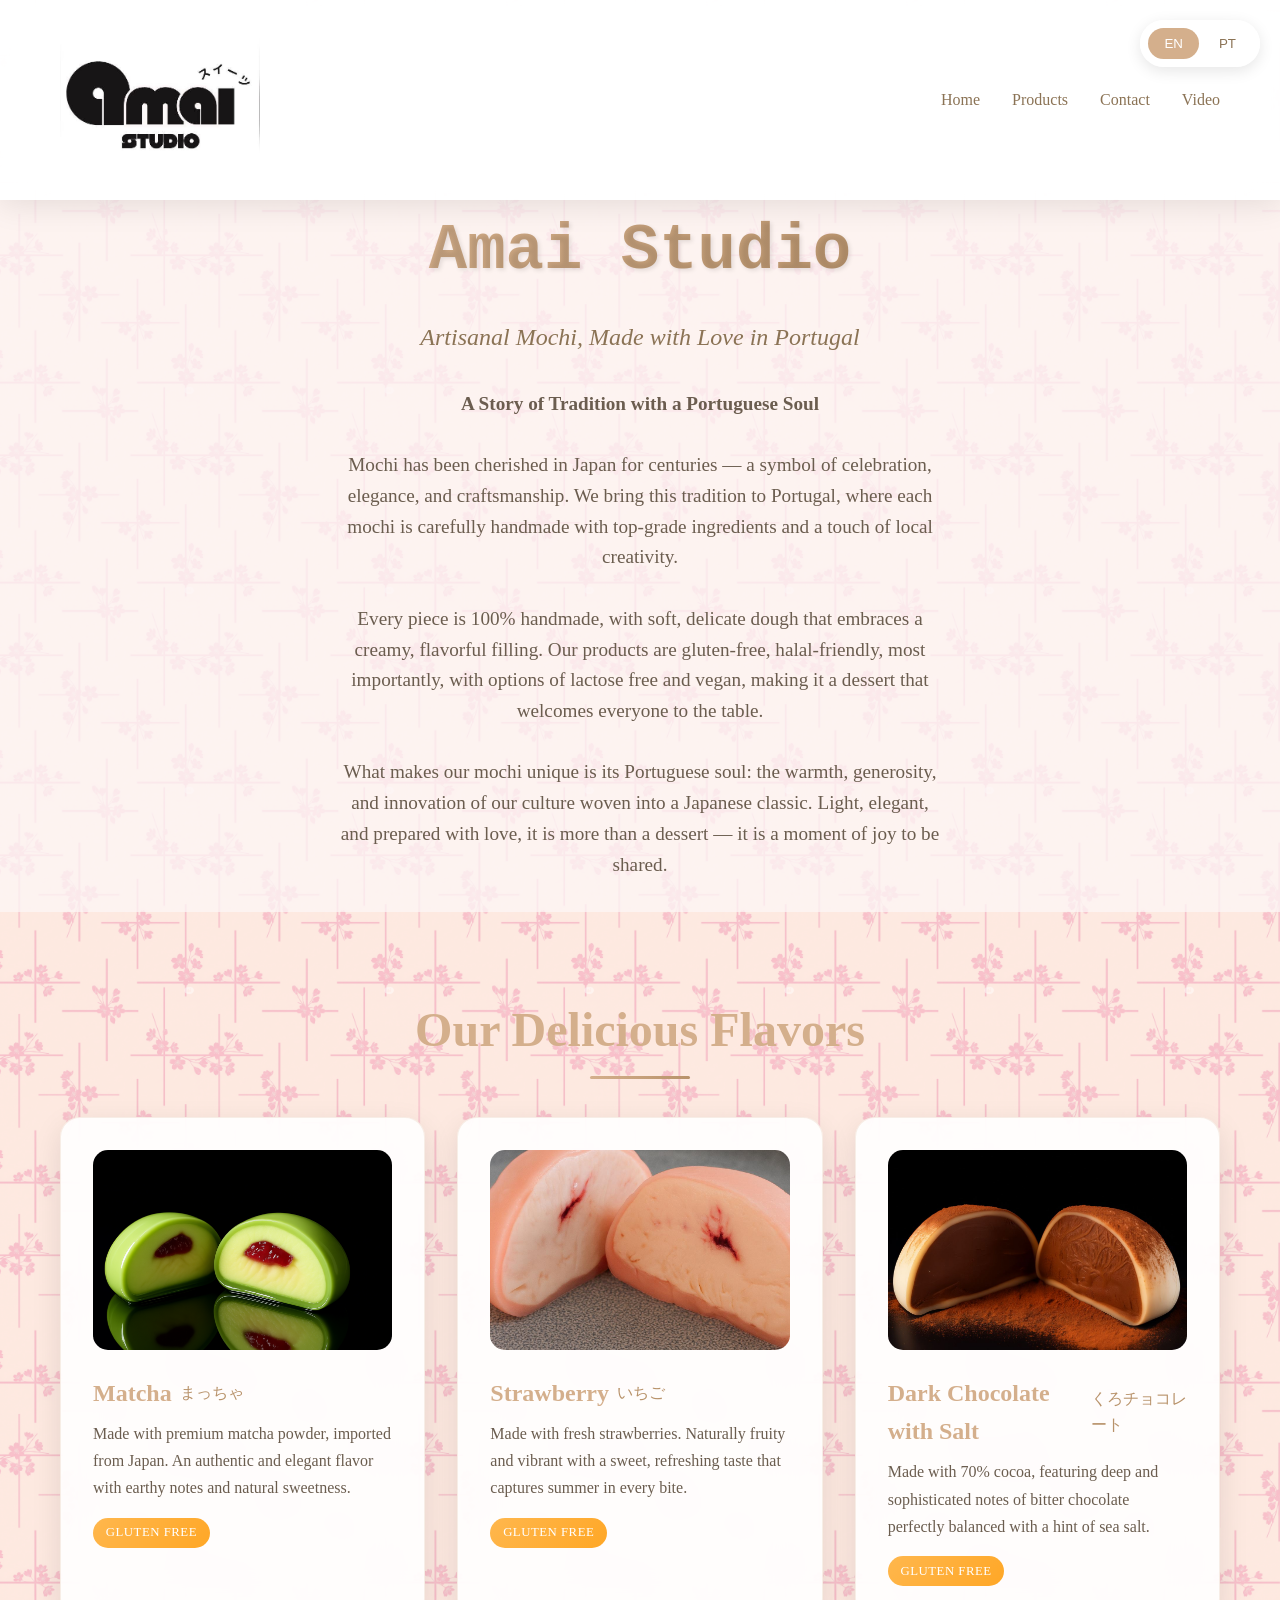
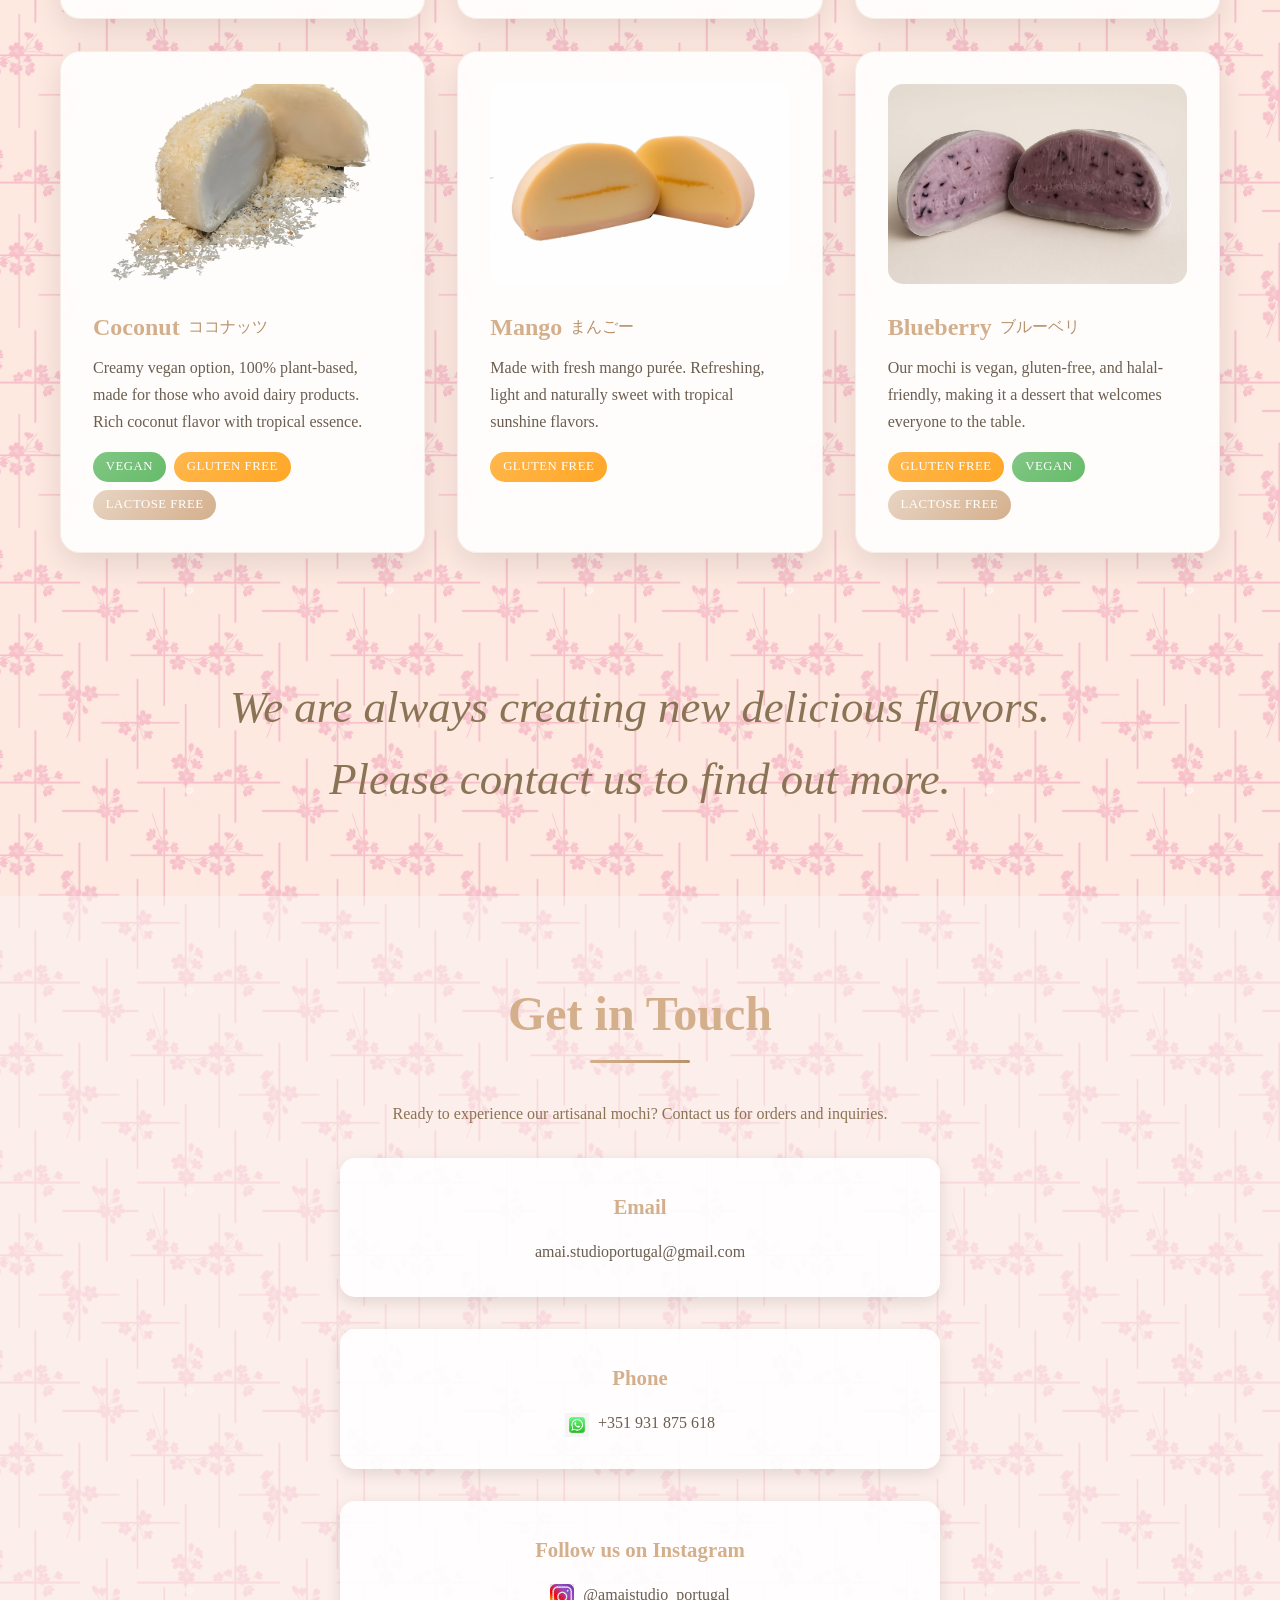
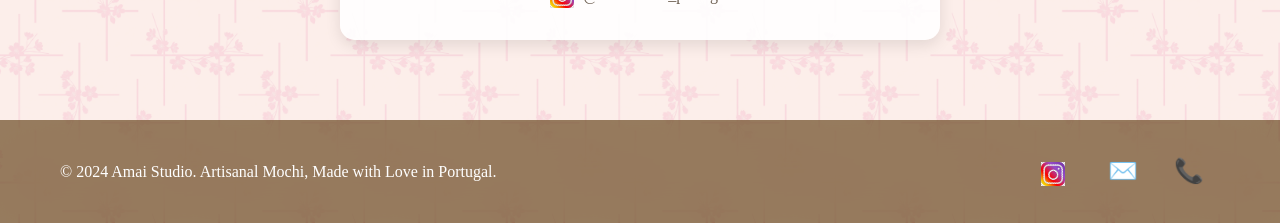
==== index.html @ 3bc49b65 "Update index.html" ====
<!DOCTYPE html>
<html lang="en">

<head>
    <meta charset="UTF-8">
    <meta name="viewport" content="width=device-width, initial-scale=1.0">
    <title>Amai Studio - Artisanal Mochi, Made with Love in Portugal</title>
    <style>
        .hamburger {
            display: none;
            flex-direction: column;
            cursor: pointer;
            z-index: 1001;
        }

        .hamburger span {
            height: 3px;
            width: 25px;
            background: #8B7355;
            margin: 4px 0;
            transition: 0.4s;
        }

        @media (max-width: 768px) {
            .hamburger {
                display: flex;
            }

            .nav-links {
                display: none;
                flex-direction: column;
                background: rgba(255, 255, 255, 0.95);
                position: absolute;
                top: 100%;
                right: 0;
                width: 200px;
                box-shadow: 0 4px 10px rgba(0, 0, 0, 0.1);
                padding: 1rem;
            }

            .nav-links.show {
                display: flex;
            }

            .nav-links a {
                padding: 0.5rem 0;
            }
        }
        * {
            margin: 0;
            padding: 0;
            box-sizing: border-box;
        }

        body {
            font-family: 'Georgia', serif;
            line-height: 1.6;
            color: #8B7355;
            background: #FAF4F4;
            background-image: url('./Background.png');
            background-size: 200px 200px;
            background-repeat: repeat;
            overflow-x: hidden;
        }

        .container {
            max-width: 1200px;
            margin: 0 auto;
            padding: 0 20px;
        }

        /* Language Toggle */
        .language-toggle {
            position: fixed;
            top: 20px;
            right: 20px;
            z-index: 1000;
            background: rgba(255, 255, 255, 0.9);
            border-radius: 25px;
            padding: 8px;
            box-shadow: 0 4px 15px rgba(0, 0, 0, 0.1);
            backdrop-filter: blur(10px);
        }

        .language-toggle button {
            background: none;
            border: none;
            padding: 8px 16px;
            border-radius: 20px;
            cursor: pointer;
            transition: all 0.3s ease;
            font-weight: 500;
            color: #8B7355;
        }

        .language-toggle button.active {
            background: #D4AF8C;
            color: white;
        }

        .language-toggle button:hover {
            background: #E8D5C4;
        }

        /* Header */
        header {
            background: rgba(255, 255, 255, 0.95);
            backdrop-filter: blur(20px);
            position: fixed;
            width: 100%;
            top: 0;
            z-index: 999;
            box-shadow: 0 4px 30px rgba(0, 0, 0, 0.1);
            transition: all 0.3s ease;
            min-height: 40px;
            transition: transform 0.3s ease;
        }

        nav {
            padding: 0.5rem 0;
            display: flex;
            justify-content: space-between;
            align-items: center;
            min-height: 60px;
        }

        .logo {
            display: flex;
            align-items: center;
            gap: 1rem;
            font-size: 2rem;
            font-weight: bold;
            color: #D4AF8C;
            text-shadow: 2px 2px 4px rgba(0, 0, 0, 0.1);
            font-family: 'Courier New', monospace;
        }

        .logo img {
            height: 200px;
            width: auto;
            border-radius: 3px;
        }

        @media (max-width: 768px) {
            header {
                min-height: 40px;
            }

            nav {
                padding: 1rem 0;
                min-height: 40px;
            }

            .logo {
                font-size: 1.5rem;
            }

            .logo img {
                height: 100px;
            }
        }

        .nav-links {
            display: flex;
            list-style: none;
            gap: 2rem;
        }

        .nav-links a {
            text-decoration: none;
            color: #8B7355;
            font-weight: 500;
            transition: all 0.3s ease;
            position: relative;
        }

        .nav-links a:hover {
            color: #D4AF8C;
            transform: translateY(-2px);
        }

        .nav-links a::after {
            content: '';
            position: absolute;
            width: 0;
            height: 2px;
            bottom: -5px;
            left: 50%;
            background: #D4AF8C;
            transition: all 0.3s ease;
            transform: translateX(-50%);
        }

        .nav-links a:hover::after {
            width: 100%;
        }

        /* Hero Section */
        .hero {
            min-height: 100vh;
            display: flex;
            align-items: center;
            background: rgba(253, 248, 248, 0.9);
            position: relative;
            overflow: hidden;
            padding-top: 200px;
        }

        .hero::before {
            content: '';
            position: absolute;
            width: 200%;
            height: 200%;
            background: url('data:image/svg+xml,<svg xmlns="http://www.w3.org/2000/svg" viewBox="0 0 100 100"><defs><pattern id="grain" patternUnits="userSpaceOnUse" width="100" height="100"><circle cx="25" cy="25" r="1" fill="%23D4AF8C" opacity="0.1"/><circle cx="75" cy="75" r="1.5" fill="%23D4AF8C" opacity="0.1"/><circle cx="50" cy="10" r="1" fill="%23D4AF8C" opacity="0.1"/></pattern></defs><rect width="100%" height="100%" fill="url(%23grain)"/></svg>') repeat;
            animation: float 20s ease-in-out infinite;
            opacity: 0.3;
        }

        @keyframes float {

            0%,
            100% {
                transform: translate(0, 0) rotate(0deg);
            }

            33% {
                transform: translate(30px, -30px) rotate(120deg);
            }

            66% {
                transform: translate(-20px, 20px) rotate(240deg);
            }
        }

        .hero-content {
            text-align: center;
            z-index: 2;
            position: relative;
        }

        .hero h1 {
            font-size: 4rem;
            margin-bottom: 1rem;
            background: linear-gradient(135deg, #D4AF8C, #B8926A);
            -webkit-background-clip: text;
            -webkit-text-fill-color: transparent;
            background-clip: text;
            text-shadow: 2px 2px 4px rgba(0, 0, 0, 0.1);
            animation: fadeInUp 1s ease;
            font-family: 'Courier New', monospace;
        }

        .slogan {
            font-size: 1.5rem;
            margin-bottom: 2rem;
            color: #8B7355;
            font-style: italic;
            animation: fadeInUp 1s ease 0.3s both;
        }

        .hero-description {
            font-size: 1.2rem;
            max-width: 600px;
            margin: 0 auto 2rem;
            color: #6B5D4F;
            animation: fadeInUp 1s ease 0.6s both;
        }

        @keyframes fadeInUp {
            from {
                opacity: 0;
                transform: translateY(30px);
            }

            to {
                opacity: 1;
                transform: translateY(0);
            }
        }

        /* Products Section */
        .products {
            padding: 5rem 0;
            background: rgba(255, 255, 255, 0.6);
        }

        .section-title {
            text-align: center;
            font-size: 3rem;
            margin-bottom: 3rem;
            color: #D4AF8C;
            position: relative;
        }

        .section-title::after {
            content: '';
            position: absolute;
            bottom: -10px;
            left: 50%;
            transform: translateX(-50%);
            width: 100px;
            height: 3px;
            background: linear-gradient(90deg, #D4AF8C, #B8926A);
            border-radius: 2px;
        }

        .products-grid {
            display: grid;
            grid-template-columns: repeat(auto-fit, minmax(350px, 1fr));
            gap: 2rem;
            margin-top: 2rem;
        }

        .product-card {
            background: rgba(255, 255, 255, 0.9);
            border-radius: 20px;
            padding: 2rem;
            box-shadow: 0 10px 30px rgba(0, 0, 0, 0.1);
            transition: all 0.3s ease;
            backdrop-filter: blur(20px);
            border: 1px solid rgba(212, 175, 140, 0.2);
            position: relative;
            overflow: hidden;
        }

        .product-image {
            width: 100%;
            height: 200px;
            object-fit: cover;
            border-radius: 15px;
            margin-bottom: 1rem;
        }

        .product-card::before {
            content: '';
            position: absolute;
            top: -50%;
            left: -50%;
            width: 200%;
            height: 200%;
            background: linear-gradient(45deg, transparent, rgba(212, 175, 140, 0.1), transparent);
            transform: rotate(45deg);
            transition: all 0.6s ease;
            opacity: 0;
        }

        .product-card:hover {
            transform: translateY(-10px);
            box-shadow: 0 20px 40px rgba(0, 0, 0, 0.15);
        }

        .product-card:hover::before {
            animation: shine 0.6s ease;
            opacity: 1;
        }

        @keyframes shine {
            0% {
                transform: translateX(-100%) translateY(-100%) rotate(45deg);
            }

            100% {
                transform: translateX(100%) translateY(100%) rotate(45deg);
            }
        }

        .product-name {
            font-size: 1.5rem;
            font-weight: bold;
            margin-bottom: 0.5rem;
            color: #D4AF8C;
            display: flex;
            align-items: center;
            gap: 0.5rem;
        }

        .japanese-name {
            font-size: 1rem;
            color: #B8926A;
            font-weight: normal;
        }

        .product-description {
            color: #6B5D4F;
            margin-bottom: 1rem;
            line-height: 1.7;
        }

        .product-tags {
            display: flex;
            flex-wrap: wrap;
            gap: 0.5rem;
            margin-top: 1rem;
        }

        .tag {
            background: linear-gradient(135deg, #E8D5C4, #D4AF8C);
            color: white;
            padding: 0.3rem 0.8rem;
            border-radius: 15px;
            font-size: 0.8rem;
            font-weight: 500;
            text-transform: uppercase;
            letter-spacing: 0.5px;
        }

        .tag.vegan {
            background: linear-gradient(135deg, #81C784, #66BB6A);
        }

        .tag.gluten-free {
            background: linear-gradient(135deg, #FFB74D, #FFA726);
        }

        .tag.low-fat {
            background: linear-gradient(135deg, #64B5F6, #42A5F5);
        }

        /* Contact Section */
        .contact {
            padding: 5rem 0;
            background: rgba(253, 248, 248, 0.8);
        }

        .contact-content {
            text-align: center;
            max-width: 600px;
            margin: 0 auto;
        }

        .contact-info {
            display: grid;
            grid-template-columns: 1fr;
            gap: 2rem;
            margin-top: 2rem;
        }

        .contact-item {
            background: rgba(255, 255, 255, 0.9);
            padding: 2rem;
            border-radius: 15px;
            box-shadow: 0 5px 15px rgba(0, 0, 0, 0.1);
            transition: all 0.3s ease;
        }

        .contact-item:hover {
            transform: translateY(-5px);
            box-shadow: 0 10px 25px rgba(0, 0, 0, 0.15);
        }

        .contact-item h3 {
            color: #D4AF8C;
            margin-bottom: 1rem;
            font-size: 1.3rem;
        }

        .contact-item a {
            color: #6B5D4F;
            text-decoration: none;
            transition: all 0.3s ease;
        }

        .contact-item a:hover {
            color: #D4AF8C;
        }

        /* Footer */
        footer {
            background: rgba(139, 115, 85, 0.9);
            color: white;
            text-align: center;
            padding: 2rem 0;
            backdrop-filter: blur(20px);
        }

        .footer-content {
            display: flex;
            justify-content: space-between;
            align-items: center;
            flex-wrap: wrap;
            gap: 1rem;
        }

        .social-links a {
            color: white;
            font-size: 1.5rem;
            margin: 0 1rem;
            transition: all 0.3s ease;
            text-decoration: none;
        }

        .social-links a:hover {
            color: #D4AF8C;
            transform: scale(1.2);
        }

        /* Language Content */
        .lang-content {
            display: none;
        }

        .lang-content.active {
            display: block;
        }

        /* Responsive */
        @media (max-width: 768px) {
            .hero h1 {
                font-size: 2.5rem;
            }

            .slogan {
                font-size: 1.2rem;
            }

            .nav-links {
                display: none;
            }

            .products-grid {
                grid-template-columns: 1fr;
            }

            /* .contact-info grid columns setting removed since it's now always 1fr */

            .footer-content {
                flex-direction: column;
                text-align: center;
            }
        }

        .product-card--matcha {
            background-image: url('./Matcha.png');
            background-size: cover;
            background-position: center;
            display: flex;
            flex-direction: column;
            justify-content: flex-end;
            min-height: 380px;
        }

        .product-
        /* Smooth scrolling */
        html {
            scroll-behavior: smooth;
        }

        /* Loading animation */
        .loading {
            position: fixed;
            top: 0;
            left: 0;
            width: 100%;
            height: 100%;
            background: linear-gradient(135deg, #FFF8F0, #F5F0E8);
            display: flex;
            justify-content: center;
            align-items: center;
            z-index: 9999;
            transition: opacity 0.5s ease;
        }

        .loading.fade-out {
            opacity: 0;
            pointer-events: none;
        }

        .loader {
            width: 60px;
            height: 60px;
            border: 3px solid #E8D5C4;
            border-top: 3px solid #D4AF8C;
            border-radius: 50%;
            animation: spin 1s linear infinite;
        }

        @keyframes spin {
            0% {
                transform: rotate(0deg);
            }

            100% {
                transform: rotate(360deg);
            }
        }
    </style>
</head>

<body>
    <div class="loading" id="loading">
        <div class="loader"></div>
    </div>

    <div class="language-toggle">
        <button onclick="switchLanguage('en')" id="en-btn" class="active">EN</button>
        <button onclick="switchLanguage('pt')" id="pt-btn">PT</button>
    </div>

    <header>
        <nav class="container">
            <div class="logo">
                <img src="./AmailLogo.jpeg" alt="Amai Studio Logo" style="height: 200px;">
            </div>
            <div class="hamburger" onclick="toggleMenu()">
                <span></span>
                <span></span>
                <span></span>
            </div>
            <div class="lang-content active" data-lang="en">
                <ul class="nav-links">
                    <li><a href="#home">Home</a></li>
                    <li><a href="#products">Products</a></li>
                    <li><a href="#contact">Contact</a></li>
                    <li><a href="second-page.html">Video</a></li>
                </ul>
            </div>
            <div class="lang-content" data-lang="pt">
                <ul class="nav-links">
                    <li><a href="#home">Início</a></li>
                    <li><a href="#products">Produtos</a></li>
                    <li><a href="#contact">Contacto</a></li>
                    <li><a href="second-page.html">Vídeo</a></li>
                </ul>
            </div>
        </nav>
    </header>
    
    <main>
        <section id="home" class="hero">
            <div class="container">
                <div class="hero-content">
                    <h1>Amai Studio</h1>
                    <div class="lang-content active" data-lang="en">
                        <p class="slogan">Artisanal Mochi, Made with Love in Portugal</p>
                        <p class="hero-description">
                            <strong>A Story of Tradition with a Portuguese Soul</strong><br><br>
                            Mochi has been cherished in Japan for centuries — a symbol of celebration, elegance, and
                            craftsmanship. We bring this tradition to Portugal, where each mochi is carefully handmade
                            with top-grade ingredients and a touch of local creativity.<br><br>
                            Every piece is 100% handmade, with soft, delicate dough that embraces a creamy, flavorful
                            filling. Our products are gluten-free, halal-friendly, most importantly, with options of 
                            lactose free and vegan, making it a dessert that welcomes everyone to the table.<br><br>
                            What makes our mochi unique is its Portuguese soul: the warmth, generosity, and innovation
                            of our culture woven into a Japanese classic. Light, elegant, and prepared with love, it is
                            more than a dessert — it is a moment of joy to be shared.
                        </p>
                    </div>
                    <div class="lang-content" data-lang="pt">
                        <p class="slogan">Mochi Artesanal, Feito com Amor em Portugal</p>
                        <p class="hero-description">
                            <strong>Uma História de Tradição com Alma Portuguesa</strong><br><br>
                            O mochi tem sido valorizado no Japão há séculos — um símbolo de celebração, elegância e
                            artesanato. Trazemos esta tradição para Portugal, onde cada mochi é cuidadosamente feito à
                            mão com ingredientes de primeira qualidade e um toque de criatividade local.<br><br>
                            Cada peça é 100% feita à mão, com massa suave e delicada que abraça um recheio cremoso e
                            saboroso. O nosso mochi é vegan, sem glúten e halal, tornando-se uma sobremesa que acolhe
                            todos à mesa.<br><br>
                            O que torna o nosso mochi único é a sua alma portuguesa: o calor, generosidade e inovação da
                            nossa cultura entrelaçados num clássico japonês. Leve, elegante e preparado com amor, é mais
                            do que uma sobremesa — é um momento de alegria para partilhar.
                        </p>
                    </div>
                </div>
            </div>
        </section>

        <section id="products" class="products">
            <div class="container">
                <div class="lang-content active" data-lang="en">
                    <h2 class="section-title">Our Delicious Flavors</h2>
                </div>
                <div class="lang-content" data-lang="pt">
                    <h2 class="section-title">Os Nossos Sabores Deliciosos</h2>
                </div>

                <div class="products-grid">
                    <!-- Matcha -->
                    <div class="product-card">
                        <img src="./Matcha-2.png" alt="Matcha Mochi" class="product-image">
                        <div class="lang-content active" data-lang="en">
                            <h3 class="product-name">Matcha <span class="japanese-name">まっちゃ</span></h3>
                            <p class="product-description">
                                Made with premium matcha powder, imported from Japan. An authentic and elegant flavor
                                with earthy notes and natural sweetness.
                            </p>
                        </div>
                        <div class="lang-content" data-lang="pt">
                            <h3 class="product-name">Matcha <span class="japanese-name">まっちゃ</span></h3>
                            <p class="product-description">
                                Feito com pó de matcha premium, importado do Japão. Um sabor autêntico e elegante.
                            </p>
                        </div>
                        <div class="product-tags">
                            <span class="tag gluten-free">Gluten Free</span>
                        </div>
                    </div>

                    <!-- Strawberry -->
                    <div class="product-card">
                        <img src="./Strawberry.jpg" alt="Strawberry Mochi" class="product-image">
                        <div class="lang-content active" data-lang="en">
                            <h3 class="product-name">Strawberry <span class="japanese-name">いちご</span></h3>
                            <p class="product-description">
                                Made with fresh strawberries. Naturally fruity and vibrant with a sweet, refreshing
                                taste that captures summer in every bite.
                            </p>
                        </div>
                        <div class="lang-content" data-lang="pt">
                            <h3 class="product-name">Morango <span class="japanese-name">いちご</span></h3>
                            <p class="product-description">
                                Feito com morangos frescos. Recheio naturalmente frutado e vibrante.
                            </p>
                        </div>
                        <div class="product-tags">
                            <span class="tag gluten-free">Gluten Free</span>
                        </div>
                    </div>

                    <!-- Dark Chocolate -->
                    <div class="product-card">
                        <img src="./Chocolate.jpg" alt="Dark Chocolate Mochi" class="product-image">
                        <div class="lang-content active" data-lang="en">
                            <h3 class="product-name">Dark Chocolate with Salt <span
                                    class="japanese-name">くろチョコレート</span></h3>
                            <p class="product-description">
                                Made with 70% cocoa, featuring deep and sophisticated notes of bitter chocolate
                                perfectly balanced with a hint of sea salt.
                            </p>
                        </div>
                        <div class="lang-content" data-lang="pt">
                            <h3 class="product-name">Chocolate Negro com Sal <span class="japanese-name">くろチョコレート</span>
                            </h3>
                            <p class="product-description">
                                Feito com 70% de cacau, com notas profundas e sofisticadas de chocolate amargo.
                            </p>
                        </div>
                        <div class="product-tags">
                            <span class="tag gluten-free">Gluten Free</span>
                        </div>
                    </div>

                    <!-- Coconut -->
                    <div class="product-card">
                        <img src="./Coconut1.png" alt="Coconut Mochi" class="product-image">
                        <div class="lang-content active" data-lang="en">
                            <h3 class="product-name">Coconut <span class="japanese-name">ココナッツ</span></h3>
                            <p class="product-description">
                                Creamy vegan option, 100% plant-based, made for those who avoid dairy products. Rich
                                coconut flavor with tropical essence.
                            </p>
                        </div>
                        <div class="lang-content" data-lang="pt">
                            <h3 class="product-name">Coco <span class="japanese-name">ココナッツ</span></h3>
                            <p class="product-description">
                                Opção cremosa, 100% vegetal, feita para quem evita produtos lácteos.
                            </p>
                        </div>
                        <div class="product-tags">
                            <span class="tag vegan">Vegan</span>
                            <span class="tag gluten-free">Gluten Free</span>
                            <span class="tag">Lactose Free</span>
                        </div>
                    </div>

                    <!-- Mango -->
                    <div class="product-card">
                        <img src="./Mango.png" alt="Mango Mochi" class="product-image">
                        <div class="lang-content active" data-lang="en">
                            <h3 class="product-name">Mango <span class="japanese-name">まんごー</span></h3>
                            <p class="product-description">
                                Made with fresh mango purée. Refreshing, light and naturally sweet with tropical
                                sunshine flavors.
                            </p>
                        </div>
                        <div class="lang-content" data-lang="pt">
                            <h3 class="product-name">Manga <span class="japanese-name">まんごー</span></h3>
                            <p class="product-description">
                                Feito com puré de manga fresca. Refrescante, leve e naturalmente doce.
                            </p>
                        </div>
                        <div class="product-tags">
                            <span class="tag gluten-free">Gluten Free</span>
                        </div>
                    </div>

                    <!-- Blueberry -->
                    <div class="product-card">
                        <img src="./Blueberry.jpg" alt="Blueberry Mochi (vegan)" class="product-image">
                        <div class="lang-content active" data-lang="en">
                            <h3 class="product-name">Blueberry <span class="japanese-name">ブルーベリ</span></h3>
                            <p class="product-description">
                                Our mochi is vegan, gluten-free, and halal-friendly, making it a dessert 
                                that welcomes everyone to the table.

                            </p>
                        </div>
                        <div class="lang-content" data-lang="pt">
                            <h3 class="product-name">Mirtilo <span class="japanese-name">ブルーベリ</span></h3>
                            <p class="product-description">
                                O nosso mochi é vegan, sem glúten e halal-friendly, tornando-se numa sobremesa 
                                que acolhe todos à mesa.
                            </p>
                        </div>
                        <div class="product-tags">
                            <span class="tag gluten-free">Gluten Free</span>
                            <span class="tag vegan">Vegan</span>
                            <span class="tag">Lactose Free</span>

                        </div>
                    </div>
                </div>

                <div style="text-align: center; margin-top: 3rem;">
                    <div class="lang-content active" data-lang="en">
                        <p style="font-size: 2.8rem; color: #8B7355; font-style: italic;">
                            <br>We are always creating new delicious flavors. <br>
                            Please contact us to find out more.<br>
                        </p>
                    </div>
                    <div class="lang-content" data-lang="pt">
                        <p style="font-size: 1.2rem; color: #8B7355; font-style: italic;">
                            Estamos sempre a criar novas delícias.
                        </p>
                    </div>
                </div>
            </div>
        </section>

        <section id="contact" class="contact">
            <div class="container">
                <div class="contact-content">
                    <div class="lang-content active" data-lang="en">
                        <h2 class="section-title">Get in Touch</h2>
                        <p>Ready to experience our artisanal mochi? Contact us for orders and inquiries.</p>
                    </div>
                    <div class="lang-content" data-lang="pt">
                        <h2 class="section-title">Entre em Contacto</h2>
                        <p>Pronto para experimentar o nosso mochi artesanal? Contacte-nos para encomendas e informações.
                        </p>
                    </div>

                    <div class="contact-info">
                        <div class="contact-item">
                            <div class="lang-content active" data-lang="en">
                                <h3>Email</h3>
                            </div>
                            <div class="lang-content" data-lang="pt">
                                <h3>Email</h3>
                            </div>
                            <a href="mailto:amai.studioportugal@gmail.com">amai.studioportugal@gmail.com</a>
                        </div>

                        <div class="contact-item">
                            <div class="lang-content active" data-lang="en">
                            <h3>Phone</h3>
                            </div>
                            <div class="lang-content" data-lang="pt">
                            <h3>Telefone</h3>
                            </div>
                            <a href="tel:+351931875618">
                            <img src="whatsapp-logo.png" alt="WhatsApp logo" style="width:24px;height:24px;margin-right:5px;vertical-align:middle;">
                            +351 931 875 618
                            </a>
                        </div>

                        <div class="contact-item">
                            <div class="lang-content active" data-lang="en">
                            <h3>Follow us on Instagram</h3>
                            </div>
                            <div class="lang-content" data-lang="pt">
                            <h3>Siga-nos no Instagram</h3>
                            </div>
                            <a href="https://www.instagram.com/amaistudio_portugal?igsh=OGV1cWY3azhqZHF1&utm_source=qr"
                            target="_blank">
                            <img src="instagram-logo.png" alt="Instagram logo" style="width:24px;height:24px;margin-right:5px;vertical-align:middle;">
                            @amaistudio_portugal
                            </a>
                        </div>
                    </div>
                </div>
            </div>
        </section>
    </main>

    <footer>
        <div class="container">
            <div class="footer-content">
                <div class="lang-content active" data-lang="en">
                    <p>&copy; 2024 Amai Studio. Artisanal Mochi, Made with Love in Portugal.</p>
                </div>
                <div class="lang-content" data-lang="pt">
                    <p>&copy; 2024 Amai Studio. Mochi Artesanal, Feito com Amor em Portugal.</p>
                </div>
                <div class="social-links">
                    <a href="https://www.instagram.com/amaistudio_portugal?igsh=OGV1cWY3azhqZHF1&utm_source=qr"
                        target="_blank">
                    <img src="instagram-logo.png" alt="Instagram logo" style="width:24px;height:24px;margin-right:5px;vertical-align:middle;">
                </a>
                    <a href="mailto:amai.studioportugal@gmail.com">✉️</a>
                    <a href="tel:+351931875618">📞</a>
                </div>
            </div>
        </div>
    </footer>

    <script>
        // Loading animation
        window.addEventListener('load', function () {
            const loading = document.getElementById('loading');
            setTimeout(() => {
                loading.classList.add('fade-out');
            }, 1000);
        });

        // Language switching
        let currentLang = 'en';

        function switchLanguage(lang) {
            currentLang = lang;

            // Update button states
            document.querySelectorAll('.language-toggle button').forEach(btn => {
                btn.classList.remove('active');
            });
            document.getElementById(lang + '-btn').classList.add('active');

            // Update content
            document.querySelectorAll('.lang-content').forEach(content => {
                content.classList.remove('active');
            });
            document.querySelectorAll(`[data-lang="${lang}"]`).forEach(content => {
                content.classList.add('active');
            });
        }

        // Smooth scrolling for navigation links
        document.addEventListener('DOMContentLoaded', function () {
            const navLinks = document.querySelectorAll('.nav-links a');
            navLinks.forEach(link => {
                link.addEventListener('click', function (e) {
                    e.preventDefault();
                    const targetId = this.getAttribute('href');
                    const targetSection = document.querySelector(targetId);
                    if (targetSection) {
                        const headerHeight = 90; // Account for larger header
                        const targetPosition = targetSection.getBoundingClientRect().top + window.pageYOffset - headerHeight;

                        window.scrollTo({
                            top: targetPosition,
                            behavior: 'smooth'
                        });
                    }
                });
            });
        });

        // Header background on scroll
        window.addEventListener('scroll', function () {
            const header = document.querySelector('header');
            if (window.scrollY > 100) {
                header.style.background = 'rgba(255, 255, 255, 0.98)';
            } else {
                header.style.background = 'rgba(255, 255, 255, 0.95)';
            }
        });

        // Hide header on scroll up, show on scroll down
        let lastScrollY = window.scrollY;
        const header = document.querySelector('header');

        window.addEventListener('scroll', function () {
            const currentScrollY = window.scrollY;

            if (currentScrollY > lastScrollY && currentScrollY > 100) {
                header.style.transform = 'translateY(-100%)';
            } else {
                header.style.transform = 'translateY(0)';
            }

            lastScrollY = currentScrollY;
        });

        // Animate elements on scroll
        function animateOnScroll() {
            const elements = document.querySelectorAll('.product-card, .contact-item');

            elements.forEach(element => {
                const elementTop = element.getBoundingClientRect().top;
                const elementVisible = 150;

                if (elementTop < window.innerHeight - elementVisible) {
                    element.style.opacity = '1';
                    element.style.transform = 'translateY(0)';
                }
            });
        }

        // Initialize animation styles
        document.addEventListener('DOMContentLoaded', function () {
            const elements = document.querySelectorAll('.product-card, .contact-item');
            elements.forEach(element => {
                element.style.opacity = '0';
                element.style.transform = 'translateY(30px)';
                element.style.transition = 'opacity 0.6s ease, transform 0.6s ease';
            });
        });

        window.addEventListener('scroll', animateOnScroll);
        animateOnScroll(); // Run once on load
        
        // Toggle menu for mobile view
        function toggleMenu() {
            const hamburger = document.querySelector('.hamburger');
            hamburger.classList.toggle('active');

            const activeMenu = document.querySelector(`.lang-content.active .nav-links`);
            if (activeMenu) {
                activeMenu.classList.toggle('show');
            }
        }
        

        // Automatically close menu on nav link click (mobile UX)
        document.addEventListener('DOMContentLoaded', function () {
            document.querySelectorAll('.nav-links a').forEach(link => {
                link.addEventListener('click', () => {
                    const hamburger = document.querySelector('.hamburger');
                    const activeMenu = document.querySelector(`.lang-content.active .nav-links`);
                    if (hamburger && activeMenu && window.innerWidth <= 768) {
                        hamburger.classList.remove('active');
                        activeMenu.classList.remove('show');
                    }
                });
            });
        });

    </script>
</body>

</html>
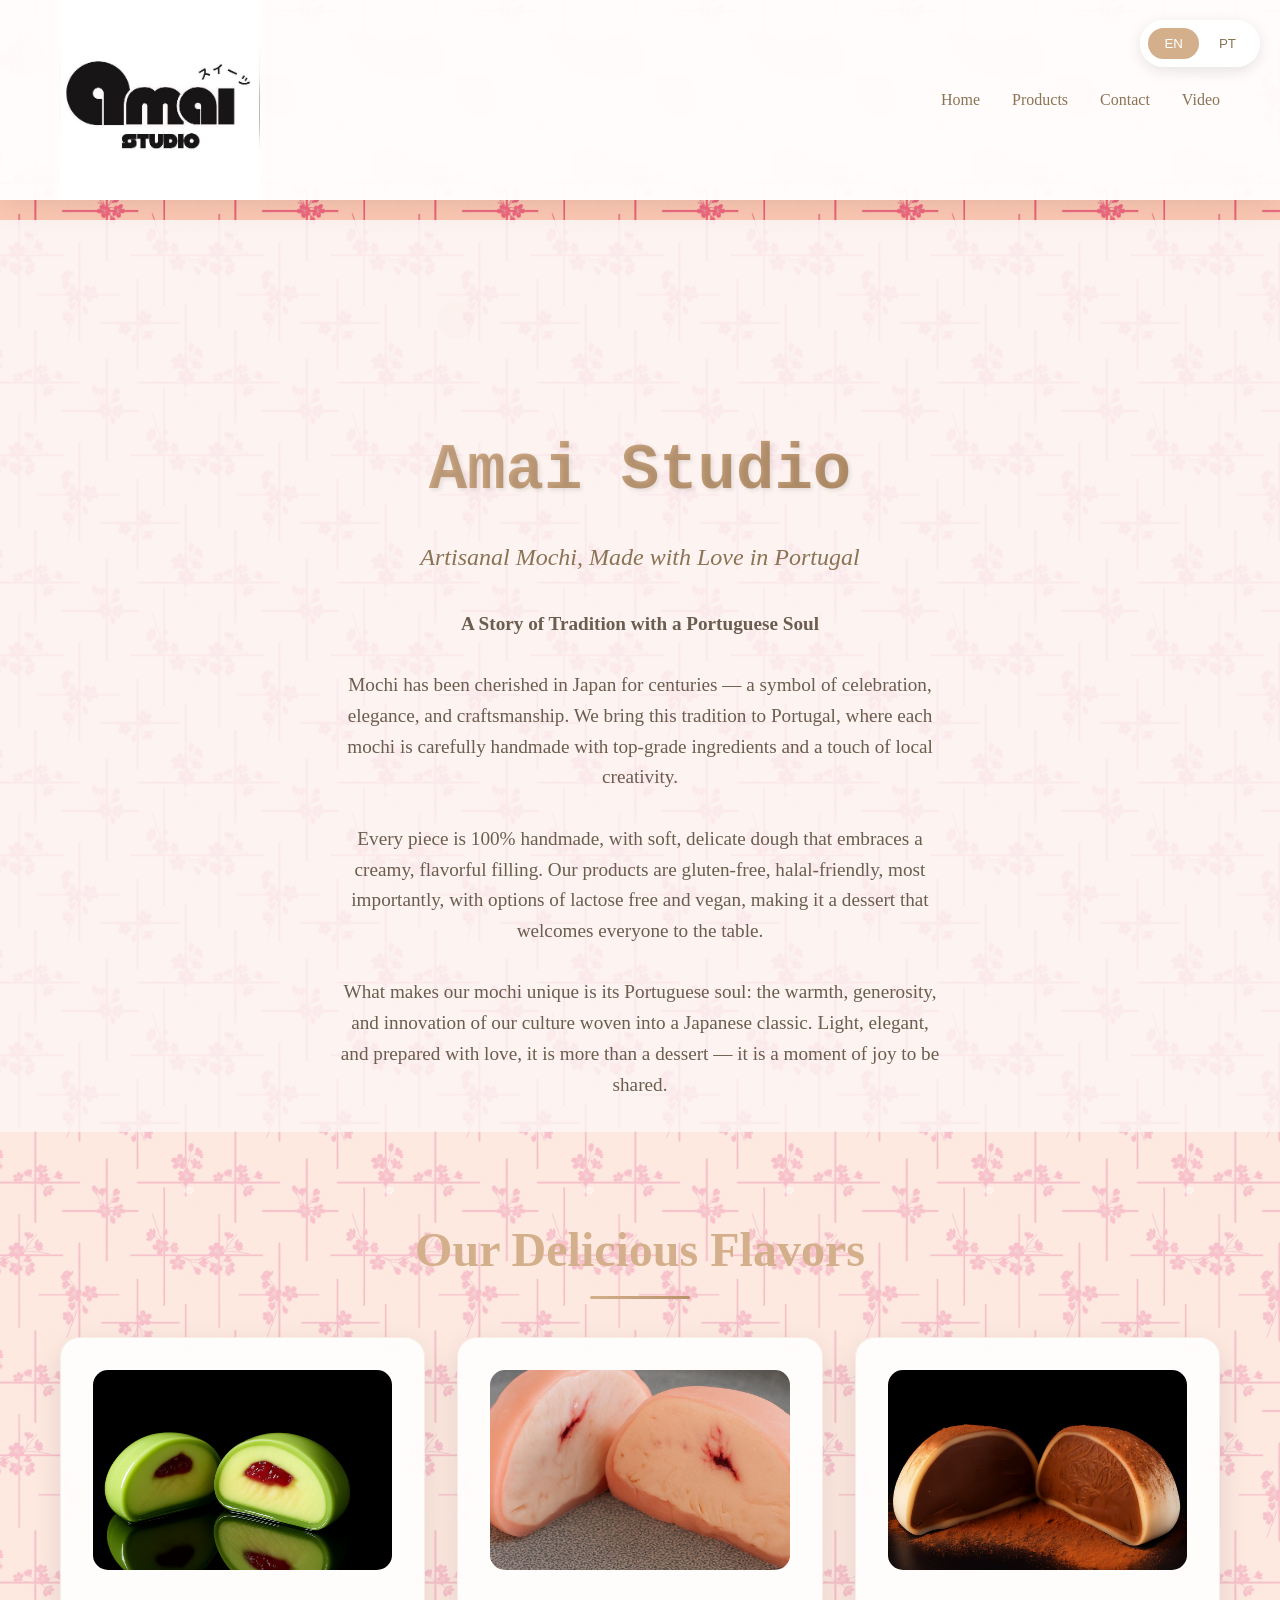
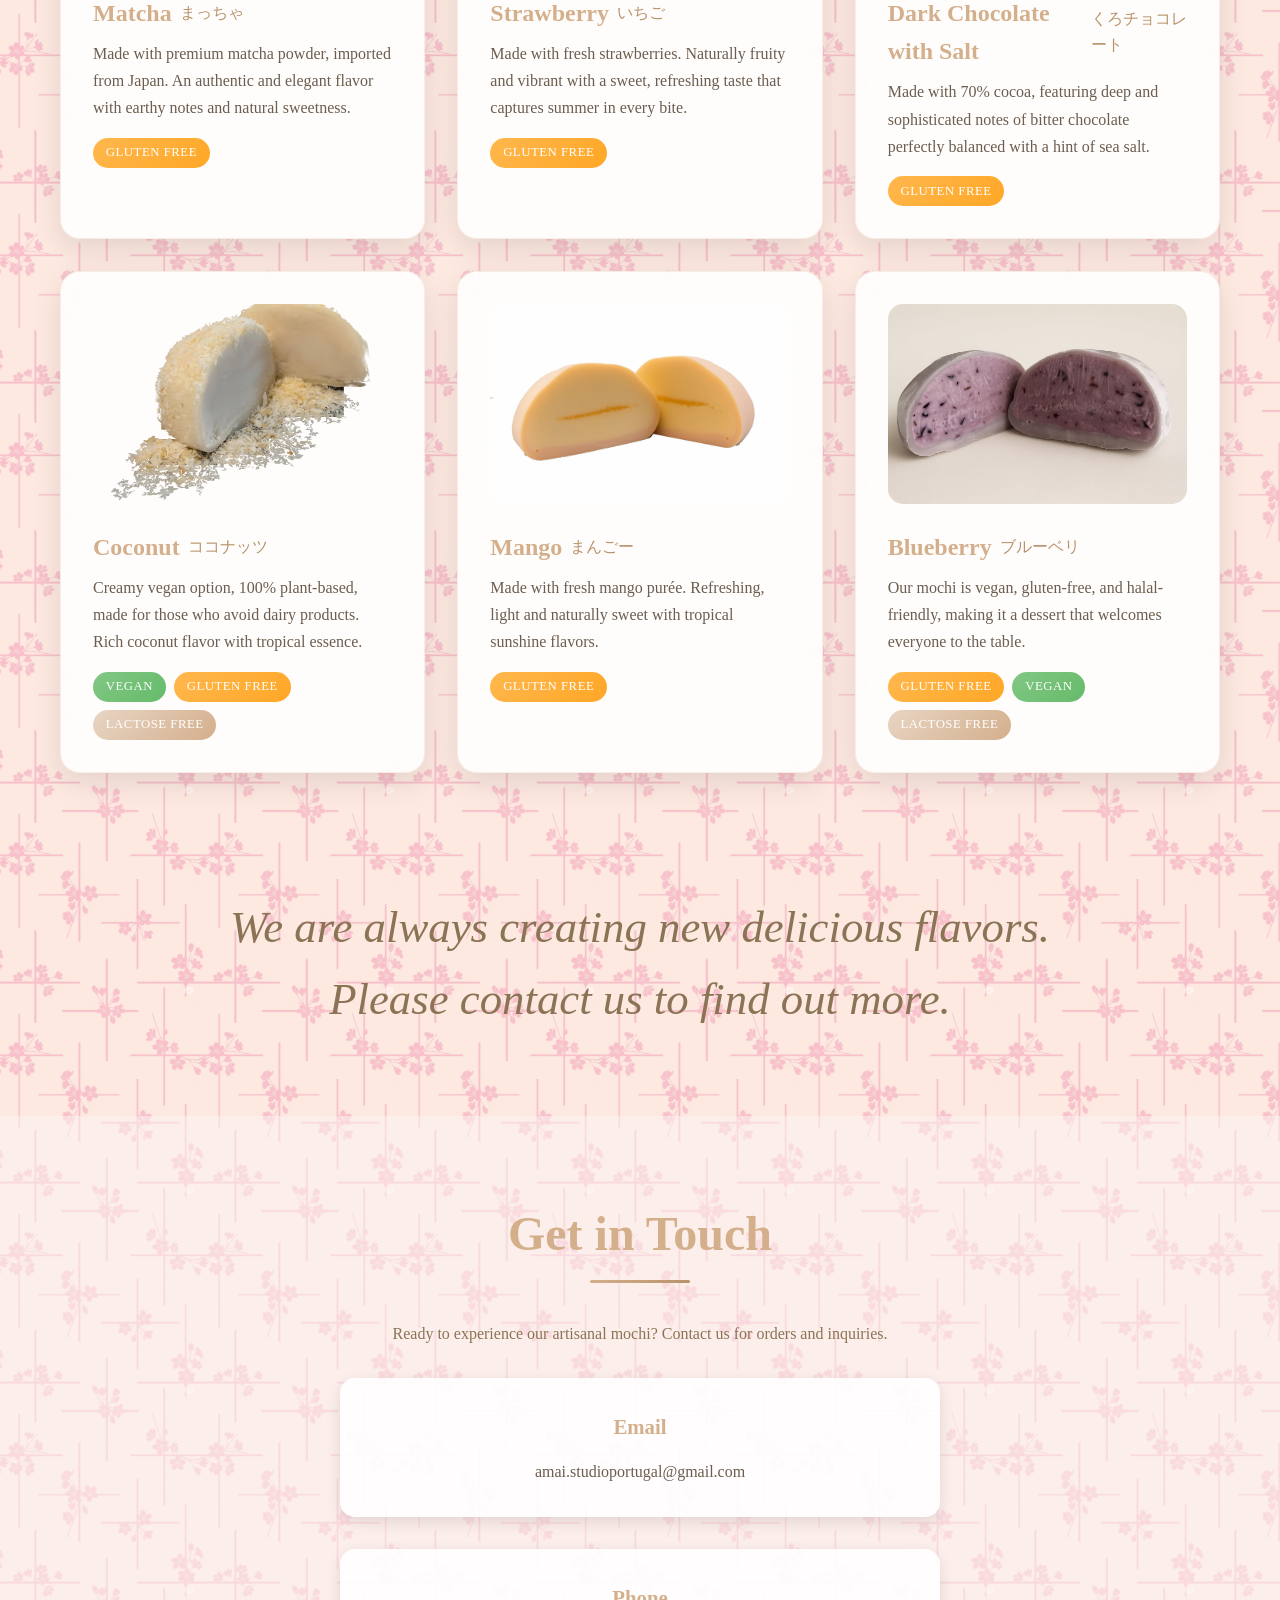
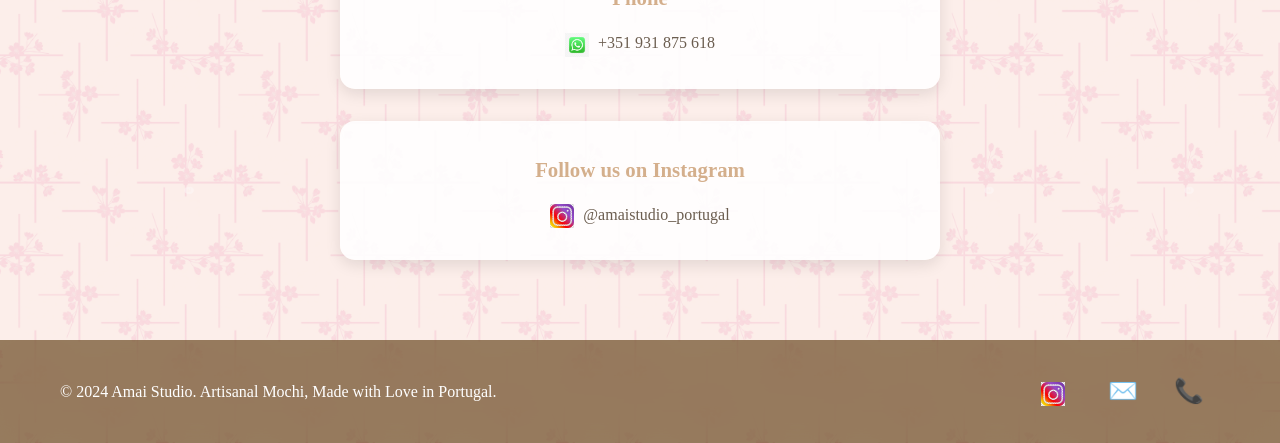
==== commit ed8df88d: "Update index.html" ====
--- a/index.html
+++ b/index.html
@@ -611,7 +611,7 @@
                     <li><a href="#home">Home</a></li>
                     <li><a href="#products">Products</a></li>
                     <li><a href="#contact">Contact</a></li>
-                    <li><a href="second-page.html">Video</a></li>
+                    <li><a href="/amai-studio/second-page.html">Video</a></li>
                 </ul>
             </div>
             <div class="lang-content" data-lang="pt">
@@ -619,7 +619,7 @@
                     <li><a href="#home">Início</a></li>
                     <li><a href="#products">Produtos</a></li>
                     <li><a href="#contact">Contacto</a></li>
-                    <li><a href="second-page.html">Vídeo</a></li>
+                    <li><a href="/amai-studio/second-page.html">Vídeo</a></li>
                 </ul>
             </div>
         </nav>
@@ -903,138 +903,160 @@
         </div>
     </footer>
 
-    <script>
-        // Loading animation
-        window.addEventListener('load', function () {
-            const loading = document.getElementById('loading');
-            setTimeout(() => {
-                loading.classList.add('fade-out');
-            }, 1000);
-        });
-
-        // Language switching
-        let currentLang = 'en';
-
-        function switchLanguage(lang) {
-            currentLang = lang;
-
-            // Update button states
-            document.querySelectorAll('.language-toggle button').forEach(btn => {
-                btn.classList.remove('active');
-            });
-            document.getElementById(lang + '-btn').classList.add('active');
-
-            // Update content
-            document.querySelectorAll('.lang-content').forEach(content => {
-                content.classList.remove('active');
-            });
-            document.querySelectorAll(`[data-lang="${lang}"]`).forEach(content => {
-                content.classList.add('active');
-            });
-        }
-
-        // Smooth scrolling for navigation links
-        document.addEventListener('DOMContentLoaded', function () {
-            const navLinks = document.querySelectorAll('.nav-links a');
-            navLinks.forEach(link => {
-                link.addEventListener('click', function (e) {
-                    e.preventDefault();
-                    const targetId = this.getAttribute('href');
-                    const targetSection = document.querySelector(targetId);
-                    if (targetSection) {
-                        const headerHeight = 90; // Account for larger header
-                        const targetPosition = targetSection.getBoundingClientRect().top + window.pageYOffset - headerHeight;
-
-                        window.scrollTo({
-                            top: targetPosition,
-                            behavior: 'smooth'
-                        });
-                    }
-                });
-            });
-        });
-
-        // Header background on scroll
-        window.addEventListener('scroll', function () {
-            const header = document.querySelector('header');
-            if (window.scrollY > 100) {
-                header.style.background = 'rgba(255, 255, 255, 0.98)';
-            } else {
-                header.style.background = 'rgba(255, 255, 255, 0.95)';
-            }
-        });
-
-        // Hide header on scroll up, show on scroll down
-        let lastScrollY = window.scrollY;
-        const header = document.querySelector('header');
-
-        window.addEventListener('scroll', function () {
-            const currentScrollY = window.scrollY;
-
-            if (currentScrollY > lastScrollY && currentScrollY > 100) {
-                header.style.transform = 'translateY(-100%)';
-            } else {
-                header.style.transform = 'translateY(0)';
-            }
-
-            lastScrollY = currentScrollY;
-        });
-
-        // Animate elements on scroll
-        function animateOnScroll() {
-            const elements = document.querySelectorAll('.product-card, .contact-item');
-
-            elements.forEach(element => {
-                const elementTop = element.getBoundingClientRect().top;
-                const elementVisible = 150;
-
-                if (elementTop < window.innerHeight - elementVisible) {
-                    element.style.opacity = '1';
-                    element.style.transform = 'translateY(0)';
-                }
-            });
-        }
-
-        // Initialize animation styles
-        document.addEventListener('DOMContentLoaded', function () {
-            const elements = document.querySelectorAll('.product-card, .contact-item');
-            elements.forEach(element => {
-                element.style.opacity = '0';
-                element.style.transform = 'translateY(30px)';
-                element.style.transition = 'opacity 0.6s ease, transform 0.6s ease';
-            });
-        });
-
-        window.addEventListener('scroll', animateOnScroll);
-        animateOnScroll(); // Run once on load
-        
-        // Toggle menu for mobile view
-        function toggleMenu() {
-            const hamburger = document.querySelector('.hamburger');
-            hamburger.classList.toggle('active');
-
-            const activeMenu = document.querySelector(`.lang-content.active .nav-links`);
-            if (activeMenu) {
-                activeMenu.classList.toggle('show');
-            }
-        }
-        
-
-        // Automatically close menu on nav link click (mobile UX)
-        document.addEventListener('DOMContentLoaded', function () {
-            document.querySelectorAll('.nav-links a').forEach(link => {
-                link.addEventListener('click', () => {
-                    const hamburger = document.querySelector('.hamburger');
-                    const activeMenu = document.querySelector(`.lang-content.active .nav-links`);
-                    if (hamburger && activeMenu && window.innerWidth <= 768) {
-                        hamburger.classList.remove('active');
-                        activeMenu.classList.remove('show');
-                    }
-                });
-            });
-        });
-
-    </script>
+   <script>
+  // Loading animation
+  window.addEventListener('load', function () {
+    const loading = document.getElementById('loading');
+    if (loading) {
+      setTimeout(() => loading.classList.add('fade-out'), 1000);
+    }
+    // Ensure content clears the actual header height after everything loads (logo, fonts)
+    setMainOffset(20);
+  });
+
+  // Dynamically set the main padding-top so content never sits under the fixed header
+  function setMainOffset(extra = 20) {
+    const headerEl = document.querySelector('header');
+    const mainEl = document.querySelector('main');
+    if (!headerEl || !mainEl) return;
+    const h = Math.ceil(headerEl.getBoundingClientRect().height);
+    // Use both a CSS variable (if your CSS uses it) and direct padding as a fallback
+    document.documentElement.style.setProperty('--header-offset', (h + extra) + 'px');
+    mainEl.style.paddingTop = (h + extra) + 'px';
+  }
+  window.addEventListener('resize', () => setMainOffset(20));
+  window.addEventListener('orientationchange', () => setMainOffset(20));
+
+  // Language switching
+  let currentLang = 'en';
+  function switchLanguage(lang) {
+    currentLang = lang;
+
+    // Update button states
+    document.querySelectorAll('.language-toggle button').forEach(btn => {
+      btn.classList.remove('active');
+    });
+    const btn = document.getElementById(lang + '-btn');
+    if (btn) btn.classList.add('active');
+
+    // Update content visibility
+    document.querySelectorAll('.lang-content').forEach(content => {
+      content.classList.remove('active');
+    });
+    document.querySelectorAll('[data-lang="' + lang + '"]').forEach(content => {
+      content.classList.add('active');
+    });
+
+    // Close any open mobile menu when switching language
+    const hamburger = document.querySelector('.hamburger');
+    const openMenu = document.querySelector('.nav-links.show');
+    if (hamburger) hamburger.classList.remove('active');
+    if (openMenu) openMenu.classList.remove('show');
+
+    // Recalculate header offset in case layout changed
+    setMainOffset(20);
+  }
+
+  // Smooth scrolling for in-page anchor links only
+  document.addEventListener('DOMContentLoaded', function () {
+    const navLinks = document.querySelectorAll('.nav-links a');
+    navLinks.forEach(link => {
+      link.addEventListener('click', function (e) {
+        const href = this.getAttribute('href') || '';
+
+        // Only intercept links that start with '#'
+        if (href.startsWith('#')) {
+          const targetSection = document.querySelector(href);
+          if (targetSection) {
+            e.preventDefault();
+            const headerEl = document.querySelector('header');
+            const headerHeight = headerEl ? headerEl.getBoundingClientRect().height : 90;
+            const targetPosition = targetSection.getBoundingClientRect().top + window.pageYOffset - headerHeight;
+
+            window.scrollTo({ top: targetPosition, behavior: 'smooth' });
+          }
+        }
+
+        // Close mobile menu after any nav click on small screens
+        const hamburger = document.querySelector('.hamburger');
+        const activeMenu = document.querySelector('.lang-content.active .nav-links');
+        if (hamburger && activeMenu && window.innerWidth <= 768) {
+          hamburger.classList.remove('active');
+          activeMenu.classList.remove('show');
+        }
+      });
+    });
+  });
+
+  // Header background on scroll
+  window.addEventListener('scroll', function () {
+    const headerEl = document.querySelector('header');
+    if (!headerEl) return;
+    headerEl.style.background = (window.scrollY > 100)
+      ? 'rgba(255, 255, 255, 0.98)'
+      : 'rgba(255, 255, 255, 0.95)';
+  });
+
+  // Hide header on scroll down, show on scroll up
+  let lastScrollY = window.scrollY;
+  window.addEventListener('scroll', function () {
+    const headerEl = document.querySelector('header');
+    if (!headerEl) return;
+
+    const currentScrollY = window.scrollY;
+    if (currentScrollY > lastScrollY && currentScrollY > 100) {
+      headerEl.style.transform = 'translateY(-100%)';
+    } else {
+      headerEl.style.transform = 'translateY(0)';
+    }
+    lastScrollY = currentScrollY;
+  });
+
+  // Animate elements on scroll (safe if selectors don't exist)
+  function animateOnScroll() {
+    const elements = document.querySelectorAll('.product-card, .contact-item');
+    if (!elements.length) return;
+
+    elements.forEach(element => {
+      const elementTop = element.getBoundingClientRect().top;
+      const elementVisible = 150;
+      if (elementTop < window.innerHeight - elementVisible) {
+        element.style.opacity = '1';
+        element.style.transform = 'translateY(0)';
+      }
+    });
+  }
+
+  // Initialize animation styles (safe if selectors don't exist)
+  document.addEventListener('DOMContentLoaded', function () {
+    const elements = document.querySelectorAll('.product-card, .contact-item');
+    if (!elements.length) return;
+
+    elements.forEach(element => {
+      element.style.opacity = '0';
+      element.style.transform = 'translateY(30px)';
+      element.style.transition = 'opacity 0.6s ease, transform 0.6s ease';
+    });
+  });
+
+  window.addEventListener('scroll', animateOnScroll);
+  animateOnScroll(); // Run once on load
+
+  // Toggle menu for mobile view
+  function toggleMenu() {
+    const hamburger = document.querySelector('.hamburger');
+    if (hamburger) hamburger.classList.toggle('active');
+
+    const activeMenu = document.querySelector('.lang-content.active .nav-links');
+    if (activeMenu) {
+      activeMenu.classList.toggle('show');
+    }
+  }
+
+  // Expose toggleMenu if it's called inline from HTML
+  window.toggleMenu = toggleMenu;
+  window.switchLanguage = switchLanguage;
+</script>
 </body>
 
 </html>
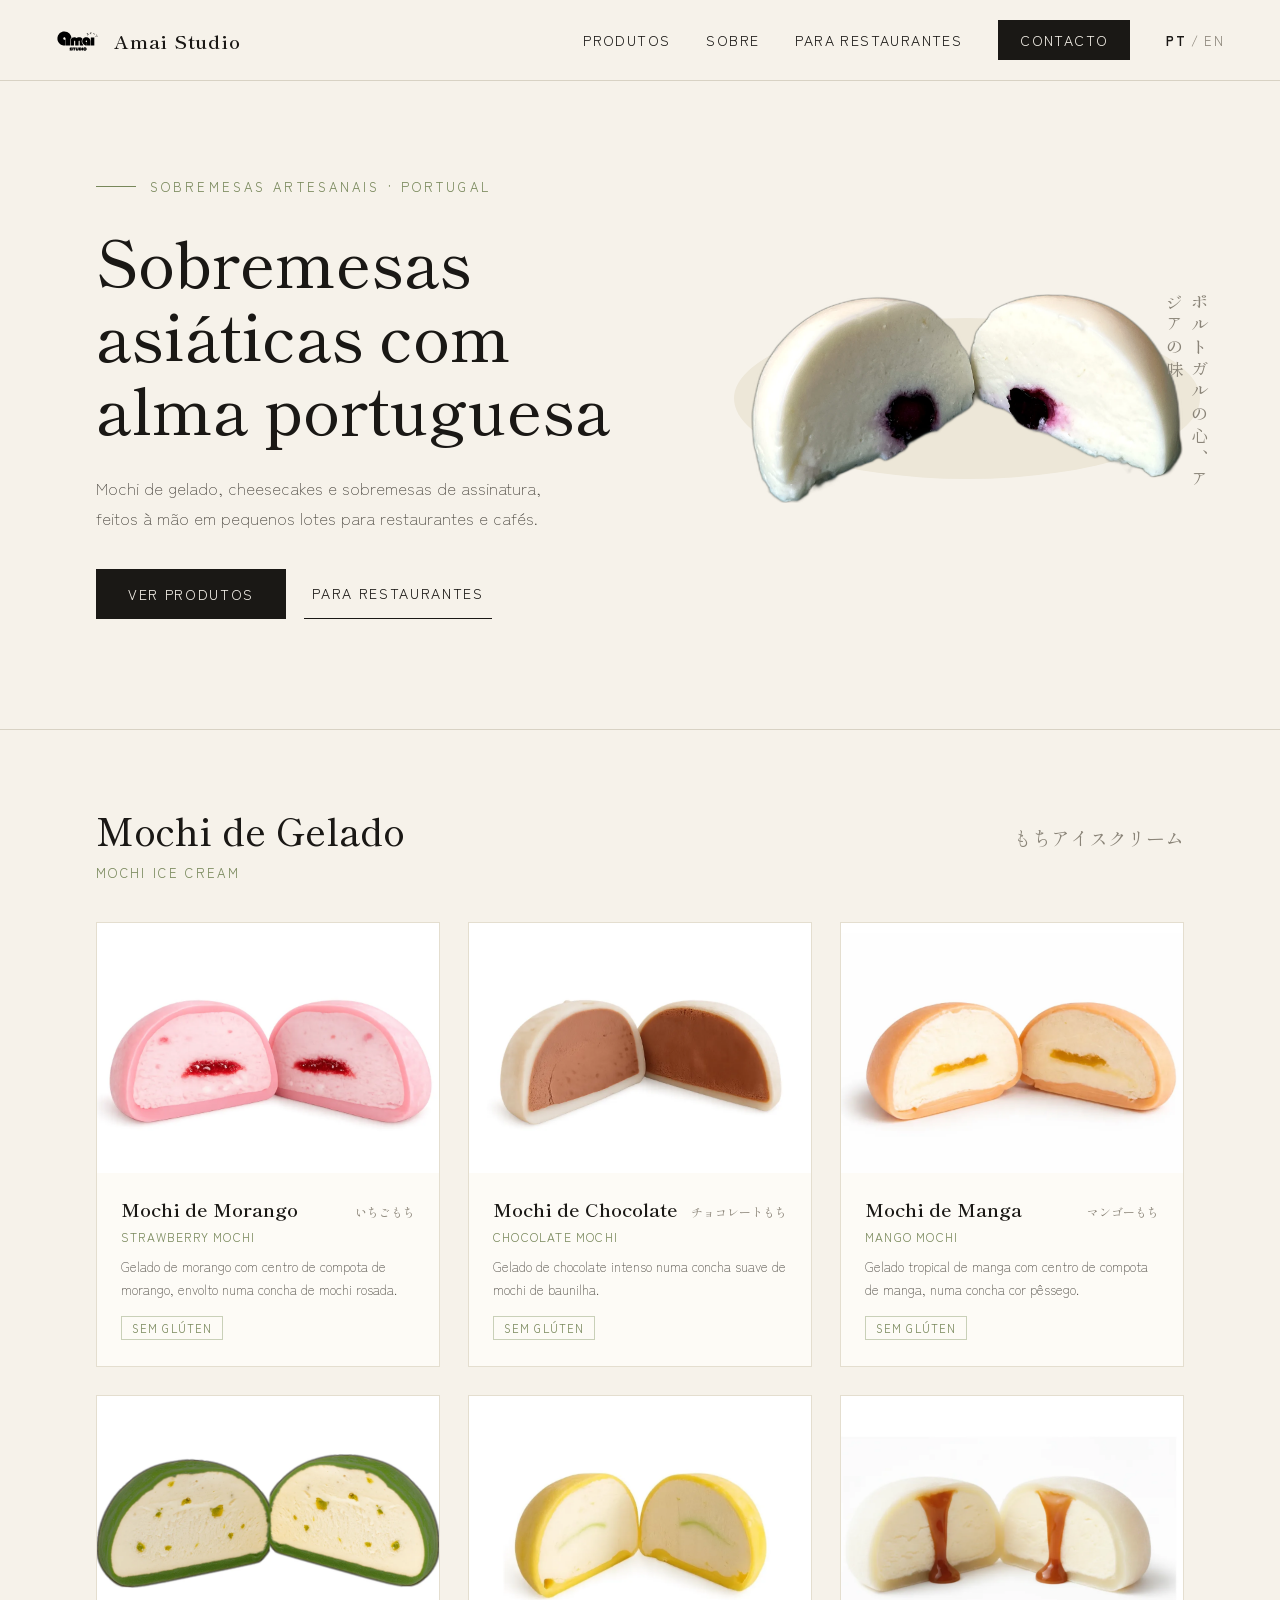
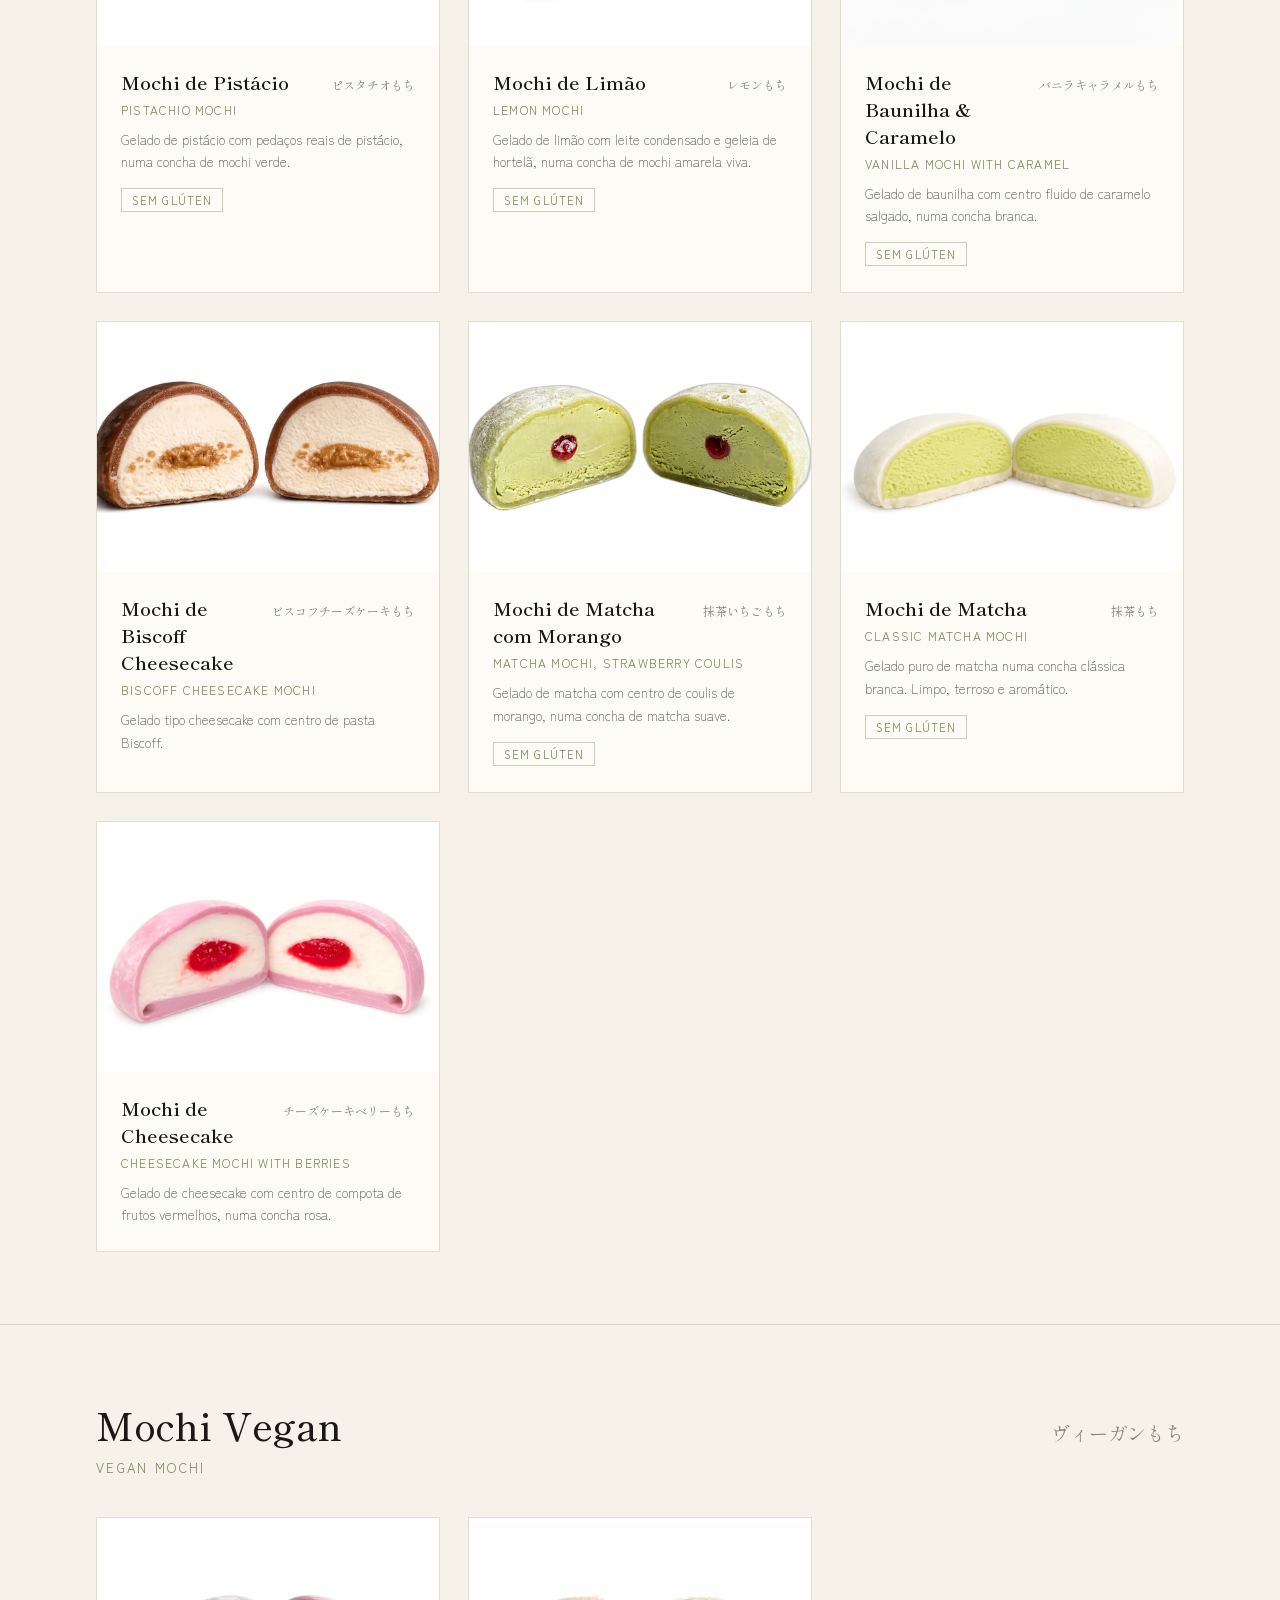
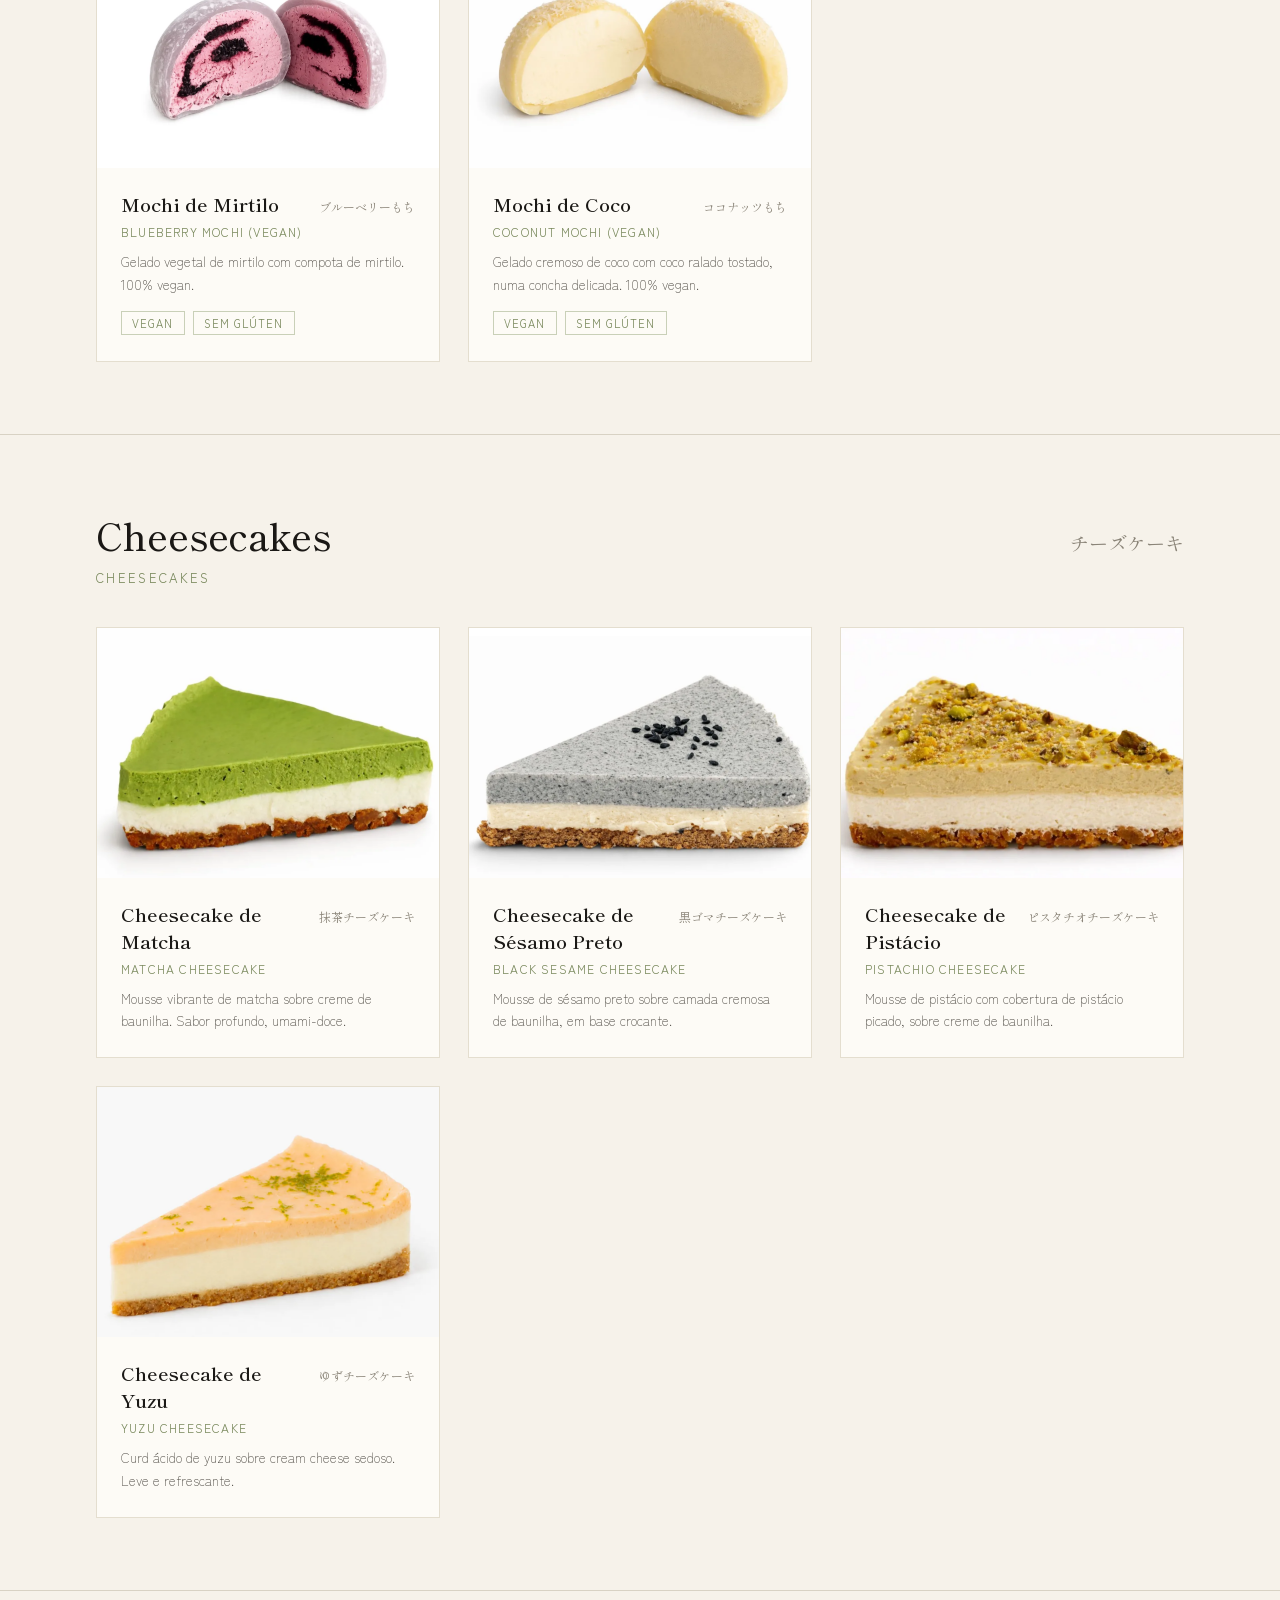
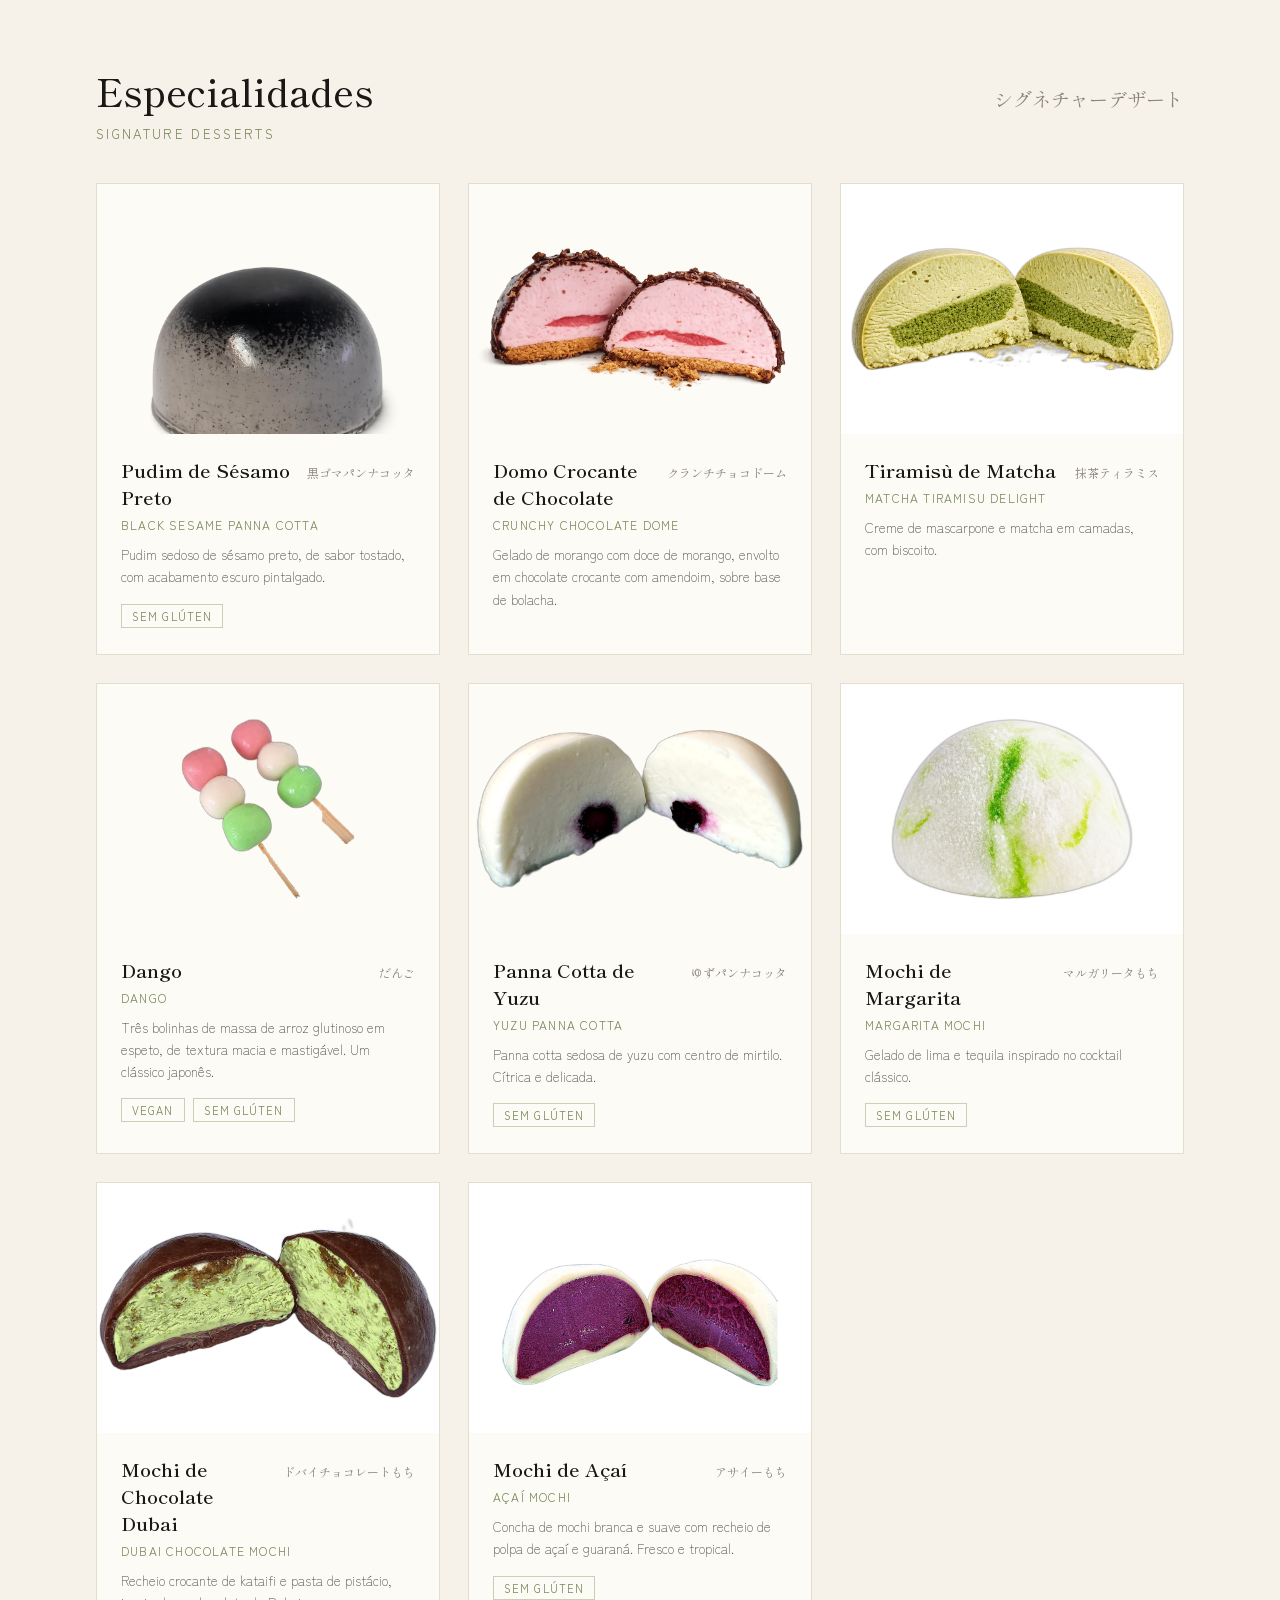
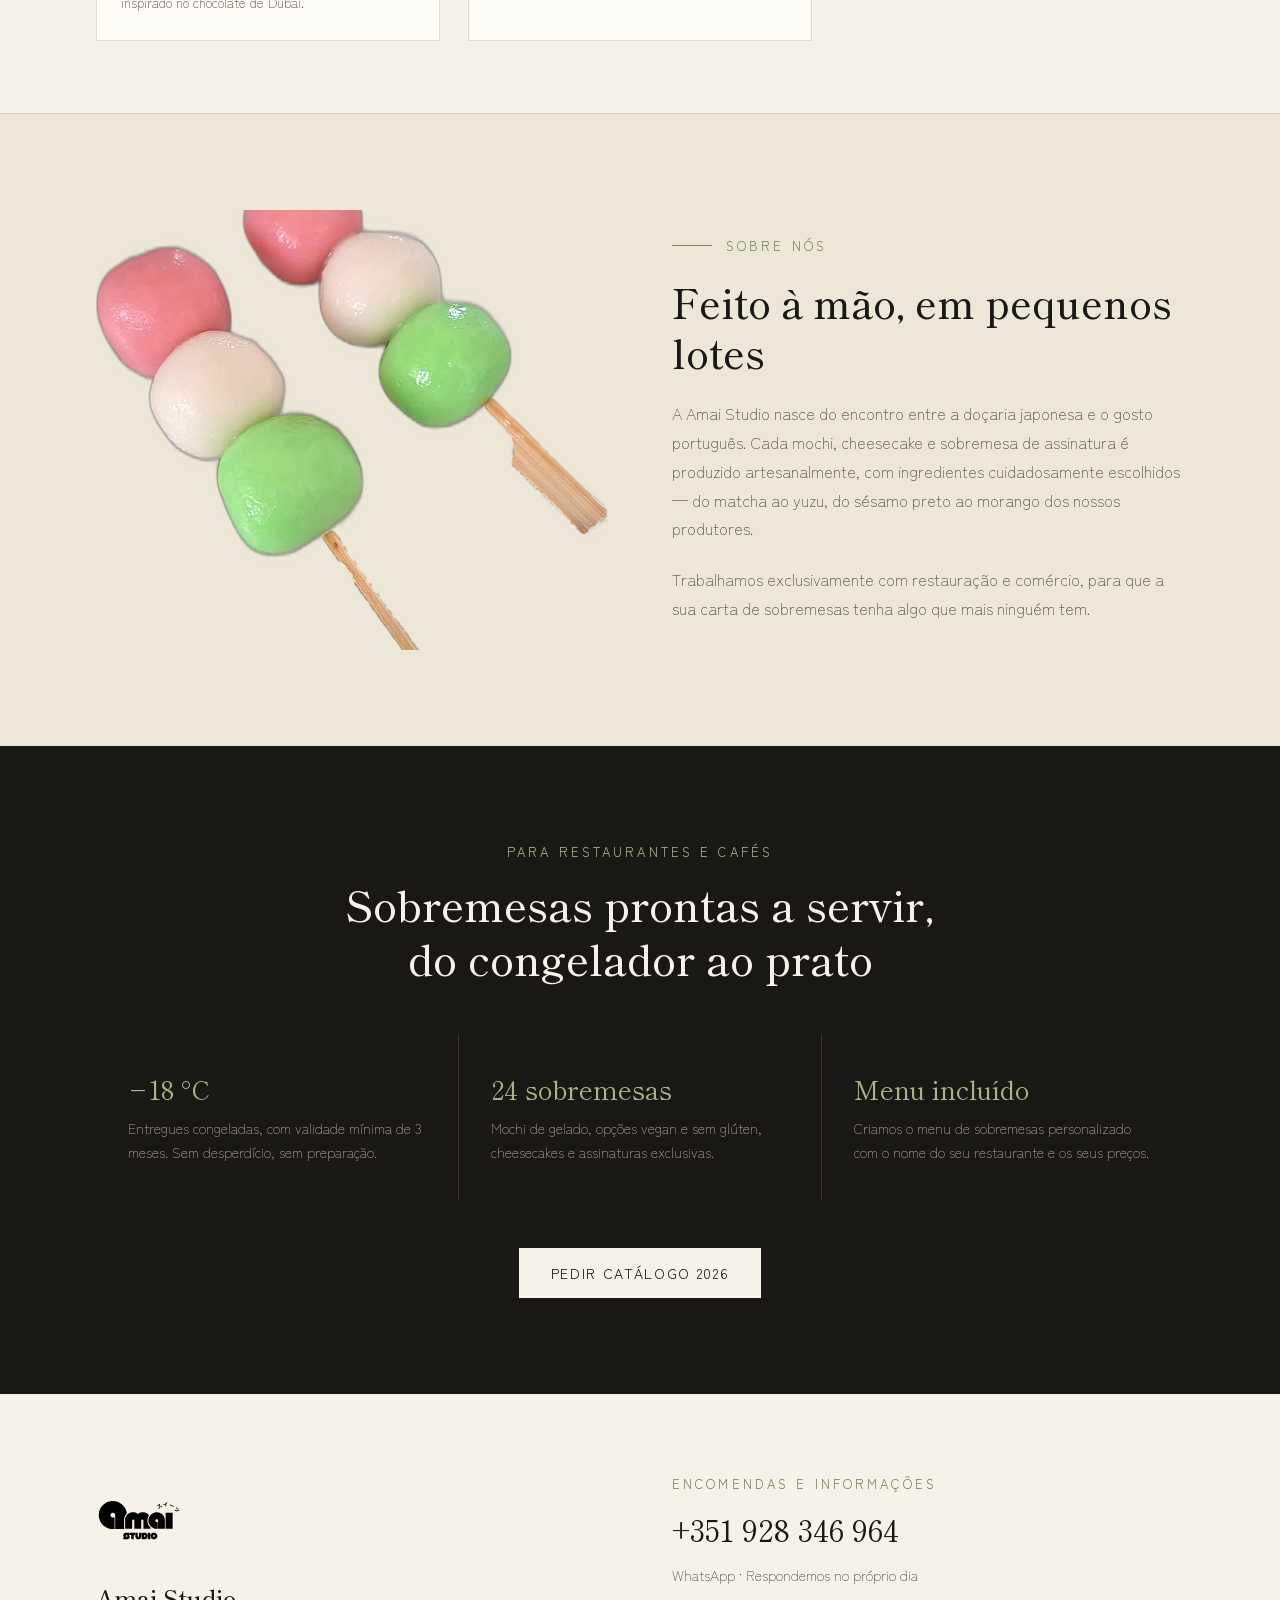
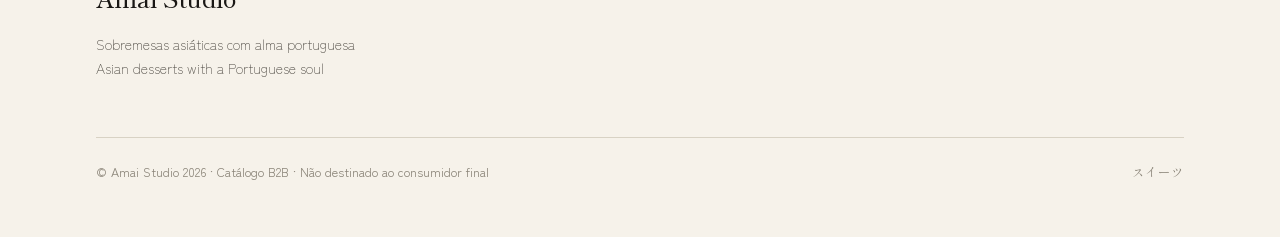
==== commit a6aae1a1: "Replace site with 2026 catalogue-synced version Removes the previous website (index.html, second-pag" ====
--- a/index.html
+++ b/index.html
@@ -1,1062 +1,160 @@
 <!DOCTYPE html>
-<html lang="en">
+<html lang="pt" data-lang="pt">
+<head>
+  <meta charset="utf-8">
+  <meta name="viewport" content="width=device-width, initial-scale=1">
+  <title>Amai Studio — Sobremesas asiáticas com alma portuguesa</title>
+  <meta name="description" content="Mochi de gelado, cheesecakes e sobremesas de assinatura, feitos à mão em pequenos lotes para restaurantes e cafés em Portugal.">
+  <meta property="og:title" content="Amai Studio — Sobremesas asiáticas com alma portuguesa">
+  <meta property="og:description" content="Mochi de gelado, cheesecakes e sobremesas de assinatura para restaurantes e cafés.">
+  <meta property="og:image" content="assets/yuzu-panna-cotta-transparent.webp">
+  <link rel="icon" type="image/svg+xml" href="assets/logo.svg">
+  <link rel="preconnect" href="https://fonts.googleapis.com">
+  <link rel="preconnect" href="https://fonts.gstatic.com" crossorigin>
+  <link href="https://fonts.googleapis.com/css2?family=Shippori+Mincho:wght@400;500;600&family=Zen+Kaku+Gothic+New:wght@300;400;500;700&display=swap" rel="stylesheet">
+  <link rel="stylesheet" href="styles.css">
+</head>
+<body>
 
-<head>
-    <meta charset="UTF-8">
-    <meta name="viewport" content="width=device-width, initial-scale=1.0">
-    <title>Amai Studio - Artisanal Mochi, Made with Love in Portugal</title>
-    <style>
-        .hamburger {
-            display: none;
-            flex-direction: column;
-            cursor: pointer;
-            z-index: 1001;
-        }
+  <!-- NAV -->
+  <nav class="nav">
+    <a href="#top" class="nav-brand">
+      <img src="assets/logo.svg" alt="Amai Studio" class="nav-logo">
+      <span class="nav-name">Amai Studio</span>
+    </a>
+    <div class="nav-links">
+      <a href="#produtos"><span class="lang-pt">Produtos</span><span class="lang-en">Products</span></a>
+      <a href="#sobre"><span class="lang-pt">Sobre</span><span class="lang-en">About</span></a>
+      <a href="#restaurantes" class="nav-restaurantes"><span class="lang-pt">Para Restaurantes</span><span class="lang-en">For Restaurants</span></a>
+      <a href="#contacto" class="nav-cta"><span class="lang-pt">Contacto</span><span class="lang-en">Contact</span></a>
+      <button type="button" class="lang-toggle" id="langToggle" aria-label="Switch language">
+        <span class="lang-opt" data-set-lang="pt">PT</span><span class="lang-sep">/</span><span class="lang-opt" data-set-lang="en">EN</span>
+      </button>
+    </div>
+  </nav>
 
-        .hamburger span {
-            height: 3px;
-            width: 25px;
-            background: #8B7355;
-            margin: 4px 0;
-            transition: 0.4s;
-        }
+  <!-- HERO -->
+  <header id="top" class="hero">
+    <div class="hero-text">
+      <div class="kicker">
+        <span class="kicker-line"></span>
+        <span class="kicker-label"><span class="lang-pt">Sobremesas artesanais · Portugal</span><span class="lang-en">Handcrafted desserts · Portugal</span></span>
+      </div>
+      <h1>
+        <span class="lang-pt">Sobremesas asiáticas com alma portuguesa</span>
+        <span class="lang-en">Asian desserts with a Portuguese soul</span>
+      </h1>
+      <p class="hero-sub">
+        <span class="lang-pt">Mochi de gelado, cheesecakes e sobremesas de assinatura, feitos à mão em pequenos lotes para restaurantes e cafés.</span>
+        <span class="lang-en">Ice cream mochi, cheesecakes and signature desserts, handmade in small batches for restaurants and cafés.</span>
+      </p>
+      <div class="hero-actions">
+        <a href="#produtos" class="btn-dark"><span class="lang-pt">Ver produtos</span><span class="lang-en">View products</span></a>
+        <a href="#restaurantes" class="btn-underline"><span class="lang-pt">Para restaurantes</span><span class="lang-en">For restaurants</span></a>
+      </div>
+    </div>
+    <div class="hero-visual">
+      <div class="hero-circle"></div>
+      <img src="assets/yuzu-panna-cotta-transparent.webp" alt="Panna cotta de yuzu" class="hero-img">
+      <div class="hero-jp" lang="ja">ポルトガルの心、アジアの味</div>
+    </div>
+  </header>
 
-        @media (max-width: 768px) {
-            .hamburger {
-                display: flex;
-            }
+  <!-- PRODUCT SECTIONS (rendered by script.js from products.js) -->
+  <main id="produtos"></main>
+  <noscript>
+    <p class="noscript-note">
+      Para ver o nosso catálogo completo, active o JavaScript ou contacte-nos pelo WhatsApp:
+      <a href="https://wa.me/351928346964">+351 928 346 964</a>
+    </p>
+  </noscript>
 
-            .nav-links {
-                display: none;
-                flex-direction: column;
-                background: rgba(255, 255, 255, 0.95);
-                position: absolute;
-                top: 100%;
-                right: 0;
-                width: 200px;
-                box-shadow: 0 4px 10px rgba(0, 0, 0, 0.1);
-                padding: 1rem;
-            }
+  <!-- SOBRE -->
+  <section id="sobre" class="sobre">
+    <img src="assets/dango.webp" alt="Dango" class="sobre-img">
+    <div class="sobre-text">
+      <div class="kicker">
+        <span class="kicker-line"></span>
+        <span class="kicker-label"><span class="lang-pt">Sobre nós</span><span class="lang-en">About us</span></span>
+      </div>
+      <h2>
+        <span class="lang-pt">Feito à mão, em pequenos lotes</span>
+        <span class="lang-en">Handmade, in small batches</span>
+      </h2>
+      <p>
+        <span class="lang-pt">A Amai Studio nasce do encontro entre a doçaria japonesa e o gosto português. Cada mochi, cheesecake e sobremesa de assinatura é produzido artesanalmente, com ingredientes cuidadosamente escolhidos — do matcha ao yuzu, do sésamo preto ao morango dos nossos produtores.</span>
+        <span class="lang-en">Amai Studio was born where Japanese confectionery meets Portuguese taste. Every mochi, cheesecake and signature dessert is handmade with carefully chosen ingredients — from matcha to yuzu, from black sesame to strawberries from our local growers.</span>
+      </p>
+      <p>
+        <span class="lang-pt">Trabalhamos exclusivamente com restauração e comércio, para que a sua carta de sobremesas tenha algo que mais ninguém tem.</span>
+        <span class="lang-en">We work exclusively with restaurants and food businesses, so your dessert menu has something no one else has.</span>
+      </p>
+    </div>
+  </section>
 
-            .nav-links.show {
-                display: flex;
-            }
+  <!-- PARA RESTAURANTES -->
+  <section id="restaurantes" class="restaurantes">
+    <div class="restaurantes-inner">
+      <div class="restaurantes-head">
+        <span class="kicker-label green-light"><span class="lang-pt">Para restaurantes e cafés</span><span class="lang-en">For restaurants and cafés</span></span>
+        <h2>
+          <span class="lang-pt">Sobremesas prontas a servir, do congelador ao prato</span>
+          <span class="lang-en">Desserts ready to serve, from freezer to plate</span>
+        </h2>
+      </div>
+      <div class="restaurantes-grid">
+        <div class="restaurantes-cell">
+          <div class="cell-title">−18 °C</div>
+          <div class="cell-body">
+            <span class="lang-pt">Entregues congeladas, com validade mínima de 3 meses. Sem desperdício, sem preparação.</span>
+            <span class="lang-en">Delivered frozen, with a minimum shelf life of 3 months. No waste, no preparation.</span>
+          </div>
+        </div>
+        <div class="restaurantes-cell">
+          <div class="cell-title"><span class="lang-pt">24 sobremesas</span><span class="lang-en">24 desserts</span></div>
+          <div class="cell-body">
+            <span class="lang-pt">Mochi de gelado, opções vegan e sem glúten, cheesecakes e assinaturas exclusivas.</span>
+            <span class="lang-en">Ice cream mochi, vegan and gluten-free options, cheesecakes and exclusive signatures.</span>
+          </div>
+        </div>
+        <div class="restaurantes-cell">
+          <div class="cell-title"><span class="lang-pt">Menu incluído</span><span class="lang-en">Menu included</span></div>
+          <div class="cell-body">
+            <span class="lang-pt">Criamos o menu de sobremesas personalizado com o nome do seu restaurante e os seus preços.</span>
+            <span class="lang-en">We create a personalised dessert menu with your restaurant's name and your prices.</span>
+          </div>
+        </div>
+      </div>
+      <div class="restaurantes-cta">
+        <a href="#contacto" class="btn-light"><span class="lang-pt">Pedir catálogo 2026</span><span class="lang-en">Request the 2026 catalogue</span></a>
+      </div>
+    </div>
+  </section>
 
-            .nav-links a {
-                padding: 0.5rem 0;
-            }
-        }
-        * {
-            margin: 0;
-            padding: 0;
-            box-sizing: border-box;
-        }
+  <!-- CONTACTO / FOOTER -->
+  <footer id="contacto" class="footer">
+    <div class="footer-grid">
+      <div class="footer-brand">
+        <img src="assets/logo.svg" alt="Amai Studio" class="footer-logo">
+        <div class="footer-name">Amai Studio</div>
+        <div class="footer-tagline">Sobremesas asiáticas com alma portuguesa<br>Asian desserts with a Portuguese soul</div>
+      </div>
+      <div class="footer-contact">
+        <div class="kicker-label"><span class="lang-pt">Encomendas e informações</span><span class="lang-en">Orders and information</span></div>
+        <a href="https://wa.me/351928346964" class="footer-phone">+351 928 346 964</a>
+        <div class="footer-note"><span class="lang-pt">WhatsApp · Respondemos no próprio dia</span><span class="lang-en">WhatsApp · We reply the same day</span></div>
+      </div>
+    </div>
+    <div class="footer-bottom">
+      <span>
+        <span class="lang-pt">© Amai Studio 2026 · Catálogo B2B · Não destinado ao consumidor final</span>
+        <span class="lang-en">© Amai Studio 2026 · B2B catalogue · Not intended for final consumers</span>
+      </span>
+      <span class="footer-jp" lang="ja">スイーツ</span>
+    </div>
+  </footer>
 
-        body {
-            font-family: 'Georgia', serif;
-            line-height: 1.6;
-            color: #8B7355;
-            background: #FAF4F4;
-            background-image: url('./Background.png');
-            background-size: 200px 200px;
-            background-repeat: repeat;
-            overflow-x: hidden;
-        }
-
-        .container {
-            max-width: 1200px;
-            margin: 0 auto;
-            padding: 0 20px;
-        }
-
-        /* Language Toggle */
-        .language-toggle {
-            position: fixed;
-            top: 20px;
-            right: 20px;
-            z-index: 1000;
-            background: rgba(255, 255, 255, 0.9);
-            border-radius: 25px;
-            padding: 8px;
-            box-shadow: 0 4px 15px rgba(0, 0, 0, 0.1);
-            backdrop-filter: blur(10px);
-        }
-
-        .language-toggle button {
-            background: none;
-            border: none;
-            padding: 8px 16px;
-            border-radius: 20px;
-            cursor: pointer;
-            transition: all 0.3s ease;
-            font-weight: 500;
-            color: #8B7355;
-        }
-
-        .language-toggle button.active {
-            background: #D4AF8C;
-            color: white;
-        }
-
-        .language-toggle button:hover {
-            background: #E8D5C4;
-        }
-
-        /* Header */
-        header {
-            background: rgba(255, 255, 255, 0.95);
-            backdrop-filter: blur(20px);
-            position: fixed;
-            width: 100%;
-            top: 0;
-            z-index: 999;
-            box-shadow: 0 4px 30px rgba(0, 0, 0, 0.1);
-            transition: all 0.3s ease;
-            min-height: 40px;
-            transition: transform 0.3s ease;
-        }
-
-        nav {
-            padding: 0.5rem 0;
-            display: flex;
-            justify-content: space-between;
-            align-items: center;
-            min-height: 60px;
-        }
-
-        .logo {
-            display: flex;
-            align-items: center;
-            gap: 1rem;
-            font-size: 2rem;
-            font-weight: bold;
-            color: #D4AF8C;
-            text-shadow: 2px 2px 4px rgba(0, 0, 0, 0.1);
-            font-family: 'Courier New', monospace;
-        }
-
-        .logo img {
-            height: 200px;
-            width: auto;
-            border-radius: 3px;
-        }
-
-        @media (max-width: 768px) {
-            header {
-                min-height: 40px;
-            }
-
-            nav {
-                padding: 1rem 0;
-                min-height: 40px;
-            }
-
-            .logo {
-                font-size: 1.5rem;
-            }
-
-            .logo img {
-                height: 100px;
-            }
-        }
-
-        .nav-links {
-            display: flex;
-            list-style: none;
-            gap: 2rem;
-        }
-
-        .nav-links a {
-            text-decoration: none;
-            color: #8B7355;
-            font-weight: 500;
-            transition: all 0.3s ease;
-            position: relative;
-        }
-
-        .nav-links a:hover {
-            color: #D4AF8C;
-            transform: translateY(-2px);
-        }
-
-        .nav-links a::after {
-            content: '';
-            position: absolute;
-            width: 0;
-            height: 2px;
-            bottom: -5px;
-            left: 50%;
-            background: #D4AF8C;
-            transition: all 0.3s ease;
-            transform: translateX(-50%);
-        }
-
-        .nav-links a:hover::after {
-            width: 100%;
-        }
-
-        /* Hero Section */
-        .hero {
-            min-height: 100vh;
-            display: flex;
-            align-items: center;
-            background: rgba(253, 248, 248, 0.9);
-            position: relative;
-            overflow: hidden;
-            padding-top: 200px;
-        }
-
-        .hero::before {
-            content: '';
-            position: absolute;
-            width: 200%;
-            height: 200%;
-            background: url('data:image/svg+xml,<svg xmlns="http://www.w3.org/2000/svg" viewBox="0 0 100 100"><defs><pattern id="grain" patternUnits="userSpaceOnUse" width="100" height="100"><circle cx="25" cy="25" r="1" fill="%23D4AF8C" opacity="0.1"/><circle cx="75" cy="75" r="1.5" fill="%23D4AF8C" opacity="0.1"/><circle cx="50" cy="10" r="1" fill="%23D4AF8C" opacity="0.1"/></pattern></defs><rect width="100%" height="100%" fill="url(%23grain)"/></svg>') repeat;
-            animation: float 20s ease-in-out infinite;
-            opacity: 0.3;
-        }
-
-        @keyframes float {
-
-            0%,
-            100% {
-                transform: translate(0, 0) rotate(0deg);
-            }
-
-            33% {
-                transform: translate(30px, -30px) rotate(120deg);
-            }
-
-            66% {
-                transform: translate(-20px, 20px) rotate(240deg);
-            }
-        }
-
-        .hero-content {
-            text-align: center;
-            z-index: 2;
-            position: relative;
-        }
-
-        .hero h1 {
-            font-size: 4rem;
-            margin-bottom: 1rem;
-            background: linear-gradient(135deg, #D4AF8C, #B8926A);
-            -webkit-background-clip: text;
-            -webkit-text-fill-color: transparent;
-            background-clip: text;
-            text-shadow: 2px 2px 4px rgba(0, 0, 0, 0.1);
-            animation: fadeInUp 1s ease;
-            font-family: 'Courier New', monospace;
-        }
-
-        .slogan {
-            font-size: 1.5rem;
-            margin-bottom: 2rem;
-            color: #8B7355;
-            font-style: italic;
-            animation: fadeInUp 1s ease 0.3s both;
-        }
-
-        .hero-description {
-            font-size: 1.2rem;
-            max-width: 600px;
-            margin: 0 auto 2rem;
-            color: #6B5D4F;
-            animation: fadeInUp 1s ease 0.6s both;
-        }
-
-        @keyframes fadeInUp {
-            from {
-                opacity: 0;
-                transform: translateY(30px);
-            }
-
-            to {
-                opacity: 1;
-                transform: translateY(0);
-            }
-        }
-
-        /* Products Section */
-        .products {
-            padding: 5rem 0;
-            background: rgba(255, 255, 255, 0.6);
-        }
-
-        .section-title {
-            text-align: center;
-            font-size: 3rem;
-            margin-bottom: 3rem;
-            color: #D4AF8C;
-            position: relative;
-        }
-
-        .section-title::after {
-            content: '';
-            position: absolute;
-            bottom: -10px;
-            left: 50%;
-            transform: translateX(-50%);
-            width: 100px;
-            height: 3px;
-            background: linear-gradient(90deg, #D4AF8C, #B8926A);
-            border-radius: 2px;
-        }
-
-        .products-grid {
-            display: grid;
-            grid-template-columns: repeat(auto-fit, minmax(350px, 1fr));
-            gap: 2rem;
-            margin-top: 2rem;
-        }
-
-        .product-card {
-            background: rgba(255, 255, 255, 0.9);
-            border-radius: 20px;
-            padding: 2rem;
-            box-shadow: 0 10px 30px rgba(0, 0, 0, 0.1);
-            transition: all 0.3s ease;
-            backdrop-filter: blur(20px);
-            border: 1px solid rgba(212, 175, 140, 0.2);
-            position: relative;
-            overflow: hidden;
-        }
-
-        .product-image {
-            width: 100%;
-            height: 200px;
-            object-fit: cover;
-            border-radius: 15px;
-            margin-bottom: 1rem;
-        }
-
-        .product-card::before {
-            content: '';
-            position: absolute;
-            top: -50%;
-            left: -50%;
-            width: 200%;
-            height: 200%;
-            background: linear-gradient(45deg, transparent, rgba(212, 175, 140, 0.1), transparent);
-            transform: rotate(45deg);
-            transition: all 0.6s ease;
-            opacity: 0;
-        }
-
-        .product-card:hover {
-            transform: translateY(-10px);
-            box-shadow: 0 20px 40px rgba(0, 0, 0, 0.15);
-        }
-
-        .product-card:hover::before {
-            animation: shine 0.6s ease;
-            opacity: 1;
-        }
-
-        @keyframes shine {
-            0% {
-                transform: translateX(-100%) translateY(-100%) rotate(45deg);
-            }
-
-            100% {
-                transform: translateX(100%) translateY(100%) rotate(45deg);
-            }
-        }
-
-        .product-name {
-            font-size: 1.5rem;
-            font-weight: bold;
-            margin-bottom: 0.5rem;
-            color: #D4AF8C;
-            display: flex;
-            align-items: center;
-            gap: 0.5rem;
-        }
-
-        .japanese-name {
-            font-size: 1rem;
-            color: #B8926A;
-            font-weight: normal;
-        }
-
-        .product-description {
-            color: #6B5D4F;
-            margin-bottom: 1rem;
-            line-height: 1.7;
-        }
-
-        .product-tags {
-            display: flex;
-            flex-wrap: wrap;
-            gap: 0.5rem;
-            margin-top: 1rem;
-        }
-
-        .tag {
-            background: linear-gradient(135deg, #E8D5C4, #D4AF8C);
-            color: white;
-            padding: 0.3rem 0.8rem;
-            border-radius: 15px;
-            font-size: 0.8rem;
-            font-weight: 500;
-            text-transform: uppercase;
-            letter-spacing: 0.5px;
-        }
-
-        .tag.vegan {
-            background: linear-gradient(135deg, #81C784, #66BB6A);
-        }
-
-        .tag.gluten-free {
-            background: linear-gradient(135deg, #FFB74D, #FFA726);
-        }
-
-        .tag.low-fat {
-            background: linear-gradient(135deg, #64B5F6, #42A5F5);
-        }
-
-        /* Contact Section */
-        .contact {
-            padding: 5rem 0;
-            background: rgba(253, 248, 248, 0.8);
-        }
-
-        .contact-content {
-            text-align: center;
-            max-width: 600px;
-            margin: 0 auto;
-        }
-
-        .contact-info {
-            display: grid;
-            grid-template-columns: 1fr;
-            gap: 2rem;
-            margin-top: 2rem;
-        }
-
-        .contact-item {
-            background: rgba(255, 255, 255, 0.9);
-            padding: 2rem;
-            border-radius: 15px;
-            box-shadow: 0 5px 15px rgba(0, 0, 0, 0.1);
-            transition: all 0.3s ease;
-        }
-
-        .contact-item:hover {
-            transform: translateY(-5px);
-            box-shadow: 0 10px 25px rgba(0, 0, 0, 0.15);
-        }
-
-        .contact-item h3 {
-            color: #D4AF8C;
-            margin-bottom: 1rem;
-            font-size: 1.3rem;
-        }
-
-        .contact-item a {
-            color: #6B5D4F;
-            text-decoration: none;
-            transition: all 0.3s ease;
-        }
-
-        .contact-item a:hover {
-            color: #D4AF8C;
-        }
-
-        /* Footer */
-        footer {
-            background: rgba(139, 115, 85, 0.9);
-            color: white;
-            text-align: center;
-            padding: 2rem 0;
-            backdrop-filter: blur(20px);
-        }
-
-        .footer-content {
-            display: flex;
-            justify-content: space-between;
-            align-items: center;
-            flex-wrap: wrap;
-            gap: 1rem;
-        }
-
-        .social-links a {
-            color: white;
-            font-size: 1.5rem;
-            margin: 0 1rem;
-            transition: all 0.3s ease;
-            text-decoration: none;
-        }
-
-        .social-links a:hover {
-            color: #D4AF8C;
-            transform: scale(1.2);
-        }
-
-        /* Language Content */
-        .lang-content {
-            display: none;
-        }
-
-        .lang-content.active {
-            display: block;
-        }
-
-        /* Responsive */
-        @media (max-width: 768px) {
-            .hero h1 {
-                font-size: 2.5rem;
-            }
-
-            .slogan {
-                font-size: 1.2rem;
-            }
-
-            .nav-links {
-                display: none;
-            }
-
-            .products-grid {
-                grid-template-columns: 1fr;
-            }
-
-            /* .contact-info grid columns setting removed since it's now always 1fr */
-
-            .footer-content {
-                flex-direction: column;
-                text-align: center;
-            }
-        }
-
-        .product-card--matcha {
-            background-image: url('./Matcha.png');
-            background-size: cover;
-            background-position: center;
-            display: flex;
-            flex-direction: column;
-            justify-content: flex-end;
-            min-height: 380px;
-        }
-
-        .product-
-        /* Smooth scrolling */
-        html {
-            scroll-behavior: smooth;
-        }
-
-        /* Loading animation */
-        .loading {
-            position: fixed;
-            top: 0;
-            left: 0;
-            width: 100%;
-            height: 100%;
-            background: linear-gradient(135deg, #FFF8F0, #F5F0E8);
-            display: flex;
-            justify-content: center;
-            align-items: center;
-            z-index: 9999;
-            transition: opacity 0.5s ease;
-        }
-
-        .loading.fade-out {
-            opacity: 0;
-            pointer-events: none;
-        }
-
-        .loader {
-            width: 60px;
-            height: 60px;
-            border: 3px solid #E8D5C4;
-            border-top: 3px solid #D4AF8C;
-            border-radius: 50%;
-            animation: spin 1s linear infinite;
-        }
-
-        @keyframes spin {
-            0% {
-                transform: rotate(0deg);
-            }
-
-            100% {
-                transform: rotate(360deg);
-            }
-        }
-    </style>
-</head>
-
-<body>
-    <div class="loading" id="loading">
-        <div class="loader"></div>
-    </div>
-
-    <div class="language-toggle">
-        <button onclick="switchLanguage('en')" id="en-btn" class="active">EN</button>
-        <button onclick="switchLanguage('pt')" id="pt-btn">PT</button>
-    </div>
-
-    <header>
-        <nav class="container">
-            <div class="logo">
-                <img src="./AmailLogo.jpeg" alt="Amai Studio Logo" style="height: 200px;">
-            </div>
-            <div class="hamburger" onclick="toggleMenu()">
-                <span></span>
-                <span></span>
-                <span></span>
-            </div>
-            <div class="lang-content active" data-lang="en">
-                <ul class="nav-links">
-                    <li><a href="#home">Home</a></li>
-                    <li><a href="#products">Products</a></li>
-                    <li><a href="#contact">Contact</a></li>
-                    <li><a href="/amai-studio/second-page.html">Video</a></li>
-                </ul>
-            </div>
-            <div class="lang-content" data-lang="pt">
-                <ul class="nav-links">
-                    <li><a href="#home">Início</a></li>
-                    <li><a href="#products">Produtos</a></li>
-                    <li><a href="#contact">Contacto</a></li>
-                    <li><a href="/amai-studio/second-page.html">Vídeo</a></li>
-                </ul>
-            </div>
-        </nav>
-    </header>
-    
-    <main>
-        <section id="home" class="hero">
-            <div class="container">
-                <div class="hero-content">
-                    <h1>Amai Studio</h1>
-                    <div class="lang-content active" data-lang="en">
-                        <p class="slogan">Artisanal Mochi, Made with Love in Portugal</p>
-                        <p class="hero-description">
-                            <strong>A Story of Tradition with a Portuguese Soul</strong><br><br>
-                            Mochi has been cherished in Japan for centuries — a symbol of celebration, elegance, and
-                            craftsmanship. We bring this tradition to Portugal, where each mochi is carefully handmade
-                            with top-grade ingredients and a touch of local creativity.<br><br>
-                            Every piece is 100% handmade, with soft, delicate dough that embraces a creamy, flavorful
-                            filling. Our products are gluten-free, halal-friendly, most importantly, with options of 
-                            lactose free and vegan, making it a dessert that welcomes everyone to the table.<br><br>
-                            What makes our mochi unique is its Portuguese soul: the warmth, generosity, and innovation
-                            of our culture woven into a Japanese classic. Light, elegant, and prepared with love, it is
-                            more than a dessert — it is a moment of joy to be shared.
-                        </p>
-                    </div>
-                    <div class="lang-content" data-lang="pt">
-                        <p class="slogan">Mochi Artesanal, Feito com Amor em Portugal</p>
-                        <p class="hero-description">
-                            <strong>Uma História de Tradição com Alma Portuguesa</strong><br><br>
-                            O mochi tem sido valorizado no Japão há séculos — um símbolo de celebração, elegância e
-                            artesanato. Trazemos esta tradição para Portugal, onde cada mochi é cuidadosamente feito à
-                            mão com ingredientes de primeira qualidade e um toque de criatividade local.<br><br>
-                            Cada peça é 100% feita à mão, com massa suave e delicada que abraça um recheio cremoso e
-                            saboroso. O nosso mochi é vegan, sem glúten e halal, tornando-se uma sobremesa que acolhe
-                            todos à mesa.<br><br>
-                            O que torna o nosso mochi único é a sua alma portuguesa: o calor, generosidade e inovação da
-                            nossa cultura entrelaçados num clássico japonês. Leve, elegante e preparado com amor, é mais
-                            do que uma sobremesa — é um momento de alegria para partilhar.
-                        </p>
-                    </div>
-                </div>
-            </div>
-        </section>
-
-        <section id="products" class="products">
-            <div class="container">
-                <div class="lang-content active" data-lang="en">
-                    <h2 class="section-title">Our Delicious Flavors</h2>
-                </div>
-                <div class="lang-content" data-lang="pt">
-                    <h2 class="section-title">Os Nossos Sabores Deliciosos</h2>
-                </div>
-
-                <div class="products-grid">
-                    <!-- Matcha -->
-                    <div class="product-card">
-                        <img src="./Matcha-2.png" alt="Matcha Mochi" class="product-image">
-                        <div class="lang-content active" data-lang="en">
-                            <h3 class="product-name">Matcha <span class="japanese-name">まっちゃ</span></h3>
-                            <p class="product-description">
-                                Made with premium matcha powder, imported from Japan. An authentic and elegant flavor
-                                with earthy notes and natural sweetness.
-                            </p>
-                        </div>
-                        <div class="lang-content" data-lang="pt">
-                            <h3 class="product-name">Matcha <span class="japanese-name">まっちゃ</span></h3>
-                            <p class="product-description">
-                                Feito com pó de matcha premium, importado do Japão. Um sabor autêntico e elegante.
-                            </p>
-                        </div>
-                        <div class="product-tags">
-                            <span class="tag gluten-free">Gluten Free</span>
-                        </div>
-                    </div>
-
-                    <!-- Strawberry -->
-                    <div class="product-card">
-                        <img src="./Strawberry.jpg" alt="Strawberry Mochi" class="product-image">
-                        <div class="lang-content active" data-lang="en">
-                            <h3 class="product-name">Strawberry <span class="japanese-name">いちご</span></h3>
-                            <p class="product-description">
-                                Made with fresh strawberries. Naturally fruity and vibrant with a sweet, refreshing
-                                taste that captures summer in every bite.
-                            </p>
-                        </div>
-                        <div class="lang-content" data-lang="pt">
-                            <h3 class="product-name">Morango <span class="japanese-name">いちご</span></h3>
-                            <p class="product-description">
-                                Feito com morangos frescos. Recheio naturalmente frutado e vibrante.
-                            </p>
-                        </div>
-                        <div class="product-tags">
-                            <span class="tag gluten-free">Gluten Free</span>
-                        </div>
-                    </div>
-
-                    <!-- Dark Chocolate -->
-                    <div class="product-card">
-                        <img src="./Chocolate.jpg" alt="Dark Chocolate Mochi" class="product-image">
-                        <div class="lang-content active" data-lang="en">
-                            <h3 class="product-name">Dark Chocolate with Salt <span
-                                    class="japanese-name">くろチョコレート</span></h3>
-                            <p class="product-description">
-                                Made with 70% cocoa, featuring deep and sophisticated notes of bitter chocolate
-                                perfectly balanced with a hint of sea salt.
-                            </p>
-                        </div>
-                        <div class="lang-content" data-lang="pt">
-                            <h3 class="product-name">Chocolate Negro com Sal <span class="japanese-name">くろチョコレート</span>
-                            </h3>
-                            <p class="product-description">
-                                Feito com 70% de cacau, com notas profundas e sofisticadas de chocolate amargo.
-                            </p>
-                        </div>
-                        <div class="product-tags">
-                            <span class="tag gluten-free">Gluten Free</span>
-                        </div>
-                    </div>
-
-                    <!-- Coconut -->
-                    <div class="product-card">
-                        <img src="./Coconut1.png" alt="Coconut Mochi" class="product-image">
-                        <div class="lang-content active" data-lang="en">
-                            <h3 class="product-name">Coconut <span class="japanese-name">ココナッツ</span></h3>
-                            <p class="product-description">
-                                Creamy vegan option, 100% plant-based, made for those who avoid dairy products. Rich
-                                coconut flavor with tropical essence.
-                            </p>
-                        </div>
-                        <div class="lang-content" data-lang="pt">
-                            <h3 class="product-name">Coco <span class="japanese-name">ココナッツ</span></h3>
-                            <p class="product-description">
-                                Opção cremosa, 100% vegetal, feita para quem evita produtos lácteos.
-                            </p>
-                        </div>
-                        <div class="product-tags">
-                            <span class="tag vegan">Vegan</span>
-                            <span class="tag gluten-free">Gluten Free</span>
-                            <span class="tag">Lactose Free</span>
-                        </div>
-                    </div>
-
-                    <!-- Mango -->
-                    <div class="product-card">
-                        <img src="./Mango.png" alt="Mango Mochi" class="product-image">
-                        <div class="lang-content active" data-lang="en">
-                            <h3 class="product-name">Mango <span class="japanese-name">まんごー</span></h3>
-                            <p class="product-description">
-                                Made with fresh mango purée. Refreshing, light and naturally sweet with tropical
-                                sunshine flavors.
-                            </p>
-                        </div>
-                        <div class="lang-content" data-lang="pt">
-                            <h3 class="product-name">Manga <span class="japanese-name">まんごー</span></h3>
-                            <p class="product-description">
-                                Feito com puré de manga fresca. Refrescante, leve e naturalmente doce.
-                            </p>
-                        </div>
-                        <div class="product-tags">
-                            <span class="tag gluten-free">Gluten Free</span>
-                        </div>
-                    </div>
-
-                    <!-- Blueberry -->
-                    <div class="product-card">
-                        <img src="./Blueberry.jpg" alt="Blueberry Mochi (vegan)" class="product-image">
-                        <div class="lang-content active" data-lang="en">
-                            <h3 class="product-name">Blueberry <span class="japanese-name">ブルーベリ</span></h3>
-                            <p class="product-description">
-                                Our mochi is vegan, gluten-free, and halal-friendly, making it a dessert 
-                                that welcomes everyone to the table.
-
-                            </p>
-                        </div>
-                        <div class="lang-content" data-lang="pt">
-                            <h3 class="product-name">Mirtilo <span class="japanese-name">ブルーベリ</span></h3>
-                            <p class="product-description">
-                                O nosso mochi é vegan, sem glúten e halal-friendly, tornando-se numa sobremesa 
-                                que acolhe todos à mesa.
-                            </p>
-                        </div>
-                        <div class="product-tags">
-                            <span class="tag gluten-free">Gluten Free</span>
-                            <span class="tag vegan">Vegan</span>
-                            <span class="tag">Lactose Free</span>
-
-                        </div>
-                    </div>
-                </div>
-
-                <div style="text-align: center; margin-top: 3rem;">
-                    <div class="lang-content active" data-lang="en">
-                        <p style="font-size: 2.8rem; color: #8B7355; font-style: italic;">
-                            <br>We are always creating new delicious flavors. <br>
-                            Please contact us to find out more.<br>
-                        </p>
-                    </div>
-                    <div class="lang-content" data-lang="pt">
-                        <p style="font-size: 1.2rem; color: #8B7355; font-style: italic;">
-                            Estamos sempre a criar novas delícias.
-                        </p>
-                    </div>
-                </div>
-            </div>
-        </section>
-
-        <section id="contact" class="contact">
-            <div class="container">
-                <div class="contact-content">
-                    <div class="lang-content active" data-lang="en">
-                        <h2 class="section-title">Get in Touch</h2>
-                        <p>Ready to experience our artisanal mochi? Contact us for orders and inquiries.</p>
-                    </div>
-                    <div class="lang-content" data-lang="pt">
-                        <h2 class="section-title">Entre em Contacto</h2>
-                        <p>Pronto para experimentar o nosso mochi artesanal? Contacte-nos para encomendas e informações.
-                        </p>
-                    </div>
-
-                    <div class="contact-info">
-                        <div class="contact-item">
-                            <div class="lang-content active" data-lang="en">
-                                <h3>Email</h3>
-                            </div>
-                            <div class="lang-content" data-lang="pt">
-                                <h3>Email</h3>
-                            </div>
-                            <a href="mailto:amai.studioportugal@gmail.com">amai.studioportugal@gmail.com</a>
-                        </div>
-
-                        <div class="contact-item">
-                            <div class="lang-content active" data-lang="en">
-                            <h3>Phone</h3>
-                            </div>
-                            <div class="lang-content" data-lang="pt">
-                            <h3>Telefone</h3>
-                            </div>
-                            <a href="tel:+351931875618">
-                            <img src="whatsapp-logo.png" alt="WhatsApp logo" style="width:24px;height:24px;margin-right:5px;vertical-align:middle;">
-                            +351 931 875 618
-                            </a>
-                        </div>
-
-                        <div class="contact-item">
-                            <div class="lang-content active" data-lang="en">
-                            <h3>Follow us on Instagram</h3>
-                            </div>
-                            <div class="lang-content" data-lang="pt">
-                            <h3>Siga-nos no Instagram</h3>
-                            </div>
-                            <a href="https://www.instagram.com/amaistudio_portugal?igsh=OGV1cWY3azhqZHF1&utm_source=qr"
-                            target="_blank">
-                            <img src="instagram-logo.png" alt="Instagram logo" style="width:24px;height:24px;margin-right:5px;vertical-align:middle;">
-                            @amaistudio_portugal
-                            </a>
-                        </div>
-                    </div>
-                </div>
-            </div>
-        </section>
-    </main>
-
-    <footer>
-        <div class="container">
-            <div class="footer-content">
-                <div class="lang-content active" data-lang="en">
-                    <p>&copy; 2024 Amai Studio. Artisanal Mochi, Made with Love in Portugal.</p>
-                </div>
-                <div class="lang-content" data-lang="pt">
-                    <p>&copy; 2024 Amai Studio. Mochi Artesanal, Feito com Amor em Portugal.</p>
-                </div>
-                <div class="social-links">
-                    <a href="https://www.instagram.com/amaistudio_portugal?igsh=OGV1cWY3azhqZHF1&utm_source=qr"
-                        target="_blank">
-                    <img src="instagram-logo.png" alt="Instagram logo" style="width:24px;height:24px;margin-right:5px;vertical-align:middle;">
-                </a>
-                    <a href="mailto:amai.studioportugal@gmail.com">✉️</a>
-                    <a href="tel:+351931875618">📞</a>
-                </div>
-            </div>
-        </div>
-    </footer>
-
-   <script>
-  // Loading animation
-  window.addEventListener('load', function () {
-    const loading = document.getElementById('loading');
-    if (loading) {
-      setTimeout(() => loading.classList.add('fade-out'), 1000);
-    }
-    // Ensure content clears the actual header height after everything loads (logo, fonts)
-    setMainOffset(20);
-  });
-
-  // Dynamically set the main padding-top so content never sits under the fixed header
-  function setMainOffset(extra = 20) {
-    const headerEl = document.querySelector('header');
-    const mainEl = document.querySelector('main');
-    if (!headerEl || !mainEl) return;
-    const h = Math.ceil(headerEl.getBoundingClientRect().height);
-    // Use both a CSS variable (if your CSS uses it) and direct padding as a fallback
-    document.documentElement.style.setProperty('--header-offset', (h + extra) + 'px');
-    mainEl.style.paddingTop = (h + extra) + 'px';
-  }
-  window.addEventListener('resize', () => setMainOffset(20));
-  window.addEventListener('orientationchange', () => setMainOffset(20));
-
-  // Language switching
-  let currentLang = 'en';
-  function switchLanguage(lang) {
-    currentLang = lang;
-
-    // Update button states
-    document.querySelectorAll('.language-toggle button').forEach(btn => {
-      btn.classList.remove('active');
-    });
-    const btn = document.getElementById(lang + '-btn');
-    if (btn) btn.classList.add('active');
-
-    // Update content visibility
-    document.querySelectorAll('.lang-content').forEach(content => {
-      content.classList.remove('active');
-    });
-    document.querySelectorAll('[data-lang="' + lang + '"]').forEach(content => {
-      content.classList.add('active');
-    });
-
-    // Close any open mobile menu when switching language
-    const hamburger = document.querySelector('.hamburger');
-    const openMenu = document.querySelector('.nav-links.show');
-    if (hamburger) hamburger.classList.remove('active');
-    if (openMenu) openMenu.classList.remove('show');
-
-    // Recalculate header offset in case layout changed
-    setMainOffset(20);
-  }
-
-  // Smooth scrolling for in-page anchor links only
-  document.addEventListener('DOMContentLoaded', function () {
-    const navLinks = document.querySelectorAll('.nav-links a');
-    navLinks.forEach(link => {
-      link.addEventListener('click', function (e) {
-        const href = this.getAttribute('href') || '';
-
-        // Only intercept links that start with '#'
-        if (href.startsWith('#')) {
-          const targetSection = document.querySelector(href);
-          if (targetSection) {
-            e.preventDefault();
-            const headerEl = document.querySelector('header');
-            const headerHeight = headerEl ? headerEl.getBoundingClientRect().height : 90;
-            const targetPosition = targetSection.getBoundingClientRect().top + window.pageYOffset - headerHeight;
-
-            window.scrollTo({ top: targetPosition, behavior: 'smooth' });
-          }
-        }
-
-        // Close mobile menu after any nav click on small screens
-        const hamburger = document.querySelector('.hamburger');
-        const activeMenu = document.querySelector('.lang-content.active .nav-links');
-        if (hamburger && activeMenu && window.innerWidth <= 768) {
-          hamburger.classList.remove('active');
-          activeMenu.classList.remove('show');
-        }
-      });
-    });
-  });
-
-  // Header background on scroll
-  window.addEventListener('scroll', function () {
-    const headerEl = document.querySelector('header');
-    if (!headerEl) return;
-    headerEl.style.background = (window.scrollY > 100)
-      ? 'rgba(255, 255, 255, 0.98)'
-      : 'rgba(255, 255, 255, 0.95)';
-  });
-
-  // Hide header on scroll down, show on scroll up
-  let lastScrollY = window.scrollY;
-  window.addEventListener('scroll', function () {
-    const headerEl = document.querySelector('header');
-    if (!headerEl) return;
-
-    const currentScrollY = window.scrollY;
-    if (currentScrollY > lastScrollY && currentScrollY > 100) {
-      headerEl.style.transform = 'translateY(-100%)';
-    } else {
-      headerEl.style.transform = 'translateY(0)';
-    }
-    lastScrollY = currentScrollY;
-  });
-
-  // Animate elements on scroll (safe if selectors don't exist)
-  function animateOnScroll() {
-    const elements = document.querySelectorAll('.product-card, .contact-item');
-    if (!elements.length) return;
-
-    elements.forEach(element => {
-      const elementTop = element.getBoundingClientRect().top;
-      const elementVisible = 150;
-      if (elementTop < window.innerHeight - elementVisible) {
-        element.style.opacity = '1';
-        element.style.transform = 'translateY(0)';
-      }
-    });
-  }
-
-  // Initialize animation styles (safe if selectors don't exist)
-  document.addEventListener('DOMContentLoaded', function () {
-    const elements = document.querySelectorAll('.product-card, .contact-item');
-    if (!elements.length) return;
-
-    elements.forEach(element => {
-      element.style.opacity = '0';
-      element.style.transform = 'translateY(30px)';
-      element.style.transition = 'opacity 0.6s ease, transform 0.6s ease';
-    });
-  });
-
-  window.addEventListener('scroll', animateOnScroll);
-  animateOnScroll(); // Run once on load
-
-  // Toggle menu for mobile view
-  function toggleMenu() {
-    const hamburger = document.querySelector('.hamburger');
-    if (hamburger) hamburger.classList.toggle('active');
-
-    const activeMenu = document.querySelector('.lang-content.active .nav-links');
-    if (activeMenu) {
-      activeMenu.classList.toggle('show');
-    }
-  }
-
-  // Expose toggleMenu if it's called inline from HTML
-  window.toggleMenu = toggleMenu;
-  window.switchLanguage = switchLanguage;
-</script>
+  <script src="products.js"></script>
+  <script src="script.js"></script>
 </body>
-
 </html>
--- a/styles.css
+++ b/styles.css
@@ -0,0 +1,534 @@
+/* ============================================================
+   Amai Studio — implemented from "Amai Website.dc.html" design
+   Palette: cream #F6F2EA · ink #1A1815 · green #77875A
+   Fonts:  Shippori Mincho (serif) · Zen Kaku Gothic New (sans)
+   ============================================================ */
+
+:root {
+  --cream: #F6F2EA;
+  --cream-card: #FDFBF6;
+  --cream-deep: #EDE7D8;
+  --ink: #1A1815;
+  --ink-soft: #45413A;
+  --green: #77875A;
+  --green-light: #A8B58C;
+  --green-border: #C9D0B8;
+  --line: #D8D2C4;
+  --line-card: #E4DECF;
+  --muted: #8A8478;
+  --dark-line: #3A362E;
+  --dark-text: #B9B3A3;
+  --serif: 'Shippori Mincho', serif;
+  --sans: 'Zen Kaku Gothic New', sans-serif;
+}
+
+* { box-sizing: border-box; }
+
+html { scroll-behavior: smooth; }
+
+body {
+  margin: 0;
+  background: var(--cream);
+  color: var(--ink);
+  font-family: var(--sans);
+}
+
+img { display: block; }
+
+/* ---- Language toggle: html[data-lang] controls which spans show ---- */
+html[data-lang="pt"] .lang-en { display: none; }
+html[data-lang="en"] .lang-pt { display: none; }
+
+.lang-toggle {
+  background: none;
+  border: none;
+  padding: 0;
+  cursor: pointer;
+  font-family: var(--sans);
+  font-size: 13px;
+  letter-spacing: 0.1em;
+  color: var(--muted);
+  display: flex;
+  gap: 5px;
+  align-items: center;
+}
+.lang-toggle .lang-opt.active { color: var(--ink); font-weight: 700; }
+.lang-toggle .lang-opt:hover { color: var(--green); }
+
+/* ---------------- NAV ---------------- */
+.nav {
+  position: sticky;
+  top: 0;
+  z-index: 50;
+  display: flex;
+  align-items: center;
+  justify-content: space-between;
+  gap: 16px;
+  padding: 18px 56px;
+  background: rgba(246, 242, 234, 0.95);
+  backdrop-filter: blur(8px);
+  -webkit-backdrop-filter: blur(8px);
+  border-bottom: 1px solid var(--line);
+}
+
+.nav-brand {
+  display: flex;
+  align-items: center;
+  gap: 14px;
+  text-decoration: none;
+  color: var(--ink);
+}
+.nav-logo { width: 44px; height: 44px; }
+.nav-name {
+  font-family: var(--serif);
+  font-size: 19px;
+  font-weight: 600;
+  letter-spacing: 0.04em;
+}
+
+.nav-links {
+  display: flex;
+  align-items: center;
+  gap: 36px;
+  font-size: 14px;
+  letter-spacing: 0.1em;
+  text-transform: uppercase;
+}
+.nav-links a {
+  color: var(--ink);
+  text-decoration: none;
+}
+.nav-links a:hover { color: var(--green); }
+.nav-links a.nav-cta {
+  background: var(--ink);
+  color: var(--cream);
+  padding: 10px 22px;
+}
+.nav-links a.nav-cta:hover { background: var(--green); color: var(--cream); }
+
+/* ---------------- HERO ---------------- */
+.hero {
+  display: grid;
+  grid-template-columns: 1.1fr 1fr;
+  align-items: center;
+  gap: 48px;
+  padding: 96px 56px 110px 96px;
+  position: relative;
+  overflow: hidden;
+}
+
+.hero-text {
+  display: flex;
+  flex-direction: column;
+  gap: 28px;
+  max-width: 640px;
+}
+
+.kicker { display: flex; align-items: center; gap: 14px; }
+.kicker-line { width: 40px; height: 1px; background: var(--green); flex: none; }
+.kicker-label {
+  font-size: 13px;
+  letter-spacing: 0.24em;
+  text-transform: uppercase;
+  color: var(--green);
+}
+.kicker-label.green-light { color: var(--green-light); }
+
+.hero h1 {
+  font-family: var(--serif);
+  font-size: 64px;
+  font-weight: 500;
+  line-height: 1.15;
+  margin: 0;
+}
+
+.hero-sub {
+  font-size: 17px;
+  font-weight: 300;
+  line-height: 1.75;
+  color: var(--ink-soft);
+  margin: 0;
+  max-width: 460px;
+}
+
+.hero-actions {
+  display: flex;
+  align-items: center;
+  gap: 18px;
+  margin-top: 8px;
+  flex-wrap: wrap;
+}
+
+.btn-dark,
+.btn-light,
+.btn-underline {
+  text-decoration: none;
+  font-size: 14px;
+  letter-spacing: 0.12em;
+  text-transform: uppercase;
+}
+.btn-dark {
+  background: var(--ink);
+  color: var(--cream);
+  padding: 15px 32px;
+}
+.btn-dark:hover { background: var(--green); }
+.btn-underline {
+  color: var(--ink);
+  padding: 15px 8px;
+  border-bottom: 1px solid var(--ink);
+}
+.btn-underline:hover { color: var(--green); border-bottom-color: var(--green); }
+.btn-light {
+  background: var(--cream);
+  color: var(--ink);
+  padding: 15px 32px;
+}
+.btn-light:hover { background: var(--green-light); }
+
+.hero-visual {
+  position: relative;
+  display: flex;
+  align-items: center;
+  justify-content: center;
+}
+.hero-circle {
+  position: absolute;
+  inset: 24px;
+  background: var(--cream-deep);
+  border-radius: 50%;
+}
+.hero-img {
+  position: relative;
+  width: 84%;
+  max-width: 520px;
+}
+.hero-jp {
+  position: absolute;
+  top: 0;
+  right: 12px;
+  writing-mode: vertical-rl;
+  font-family: var(--serif);
+  font-size: 17px;
+  letter-spacing: 0.3em;
+  color: var(--muted);
+}
+
+/* ---------------- PRODUCT SECTIONS ---------------- */
+.products-section {
+  padding: 72px 96px;
+  border-top: 1px solid var(--line);
+}
+
+.section-head {
+  display: flex;
+  align-items: baseline;
+  justify-content: space-between;
+  gap: 24px;
+  margin-bottom: 40px;
+}
+.section-title-wrap { display: flex; flex-direction: column; gap: 6px; }
+.section-title {
+  font-family: var(--serif);
+  font-size: 38px;
+  font-weight: 500;
+  margin: 0;
+}
+.section-subtitle {
+  font-size: 13px;
+  letter-spacing: 0.18em;
+  text-transform: uppercase;
+  color: var(--green);
+}
+.section-jp {
+  font-family: var(--serif);
+  font-size: 19px;
+  color: var(--muted);
+  flex: none;
+}
+
+.products-grid {
+  display: grid;
+  grid-template-columns: repeat(3, minmax(0, 1fr));
+  gap: 28px;
+}
+
+.product-card {
+  background: var(--cream-card);
+  border: 1px solid var(--line-card);
+  display: flex;
+  flex-direction: column;
+  transition: border-color 0.2s ease;
+}
+.product-card:hover { border-color: var(--green); }
+
+.product-img {
+  width: 100%;
+  height: 250px;
+  object-fit: cover;
+  background: var(--cream-card);
+}
+
+.product-body {
+  display: flex;
+  flex-direction: column;
+  gap: 6px;
+  padding: 22px 24px 26px;
+}
+
+.product-title-row {
+  display: flex;
+  align-items: baseline;
+  justify-content: space-between;
+  gap: 12px;
+}
+.product-title {
+  font-family: var(--serif);
+  font-size: 19px;
+  font-weight: 600;
+  margin: 0;
+}
+.product-jp {
+  font-family: var(--serif);
+  font-size: 12px;
+  color: var(--muted);
+  flex: none;
+}
+.product-alt-name {
+  font-size: 12px;
+  letter-spacing: 0.1em;
+  text-transform: uppercase;
+  color: var(--green);
+}
+.product-desc {
+  font-size: 13.5px;
+  font-weight: 300;
+  line-height: 1.65;
+  color: var(--ink-soft);
+  margin: 4px 0 0;
+}
+.product-tags { display: flex; gap: 8px; margin-top: 10px; flex-wrap: wrap; }
+.product-tag {
+  font-size: 11px;
+  letter-spacing: 0.1em;
+  text-transform: uppercase;
+  color: var(--green);
+  border: 1px solid var(--green-border);
+  padding: 3px 10px;
+}
+
+.noscript-note {
+  padding: 48px 96px;
+  font-size: 15px;
+  color: var(--ink-soft);
+}
+
+/* ---------------- SOBRE ---------------- */
+.sobre {
+  display: grid;
+  grid-template-columns: 1fr 1fr;
+  gap: 64px;
+  align-items: center;
+  padding: 96px;
+  border-top: 1px solid var(--line);
+  background: var(--cream-deep);
+}
+.sobre-img {
+  width: 100%;
+  height: 440px;
+  object-fit: cover;
+}
+.sobre-text {
+  display: flex;
+  flex-direction: column;
+  gap: 22px;
+  max-width: 520px;
+}
+.sobre h2 {
+  font-family: var(--serif);
+  font-size: 40px;
+  font-weight: 500;
+  line-height: 1.25;
+  margin: 0;
+}
+.sobre p {
+  font-size: 16px;
+  font-weight: 300;
+  line-height: 1.8;
+  color: var(--ink-soft);
+  margin: 0;
+}
+
+/* ---------------- PARA RESTAURANTES ---------------- */
+.restaurantes {
+  background: var(--ink);
+  color: var(--cream);
+  padding: 96px;
+}
+.restaurantes-inner {
+  display: flex;
+  flex-direction: column;
+  gap: 48px;
+  max-width: 1100px;
+  margin: 0 auto;
+}
+.restaurantes-head {
+  display: flex;
+  flex-direction: column;
+  gap: 16px;
+  text-align: center;
+  align-items: center;
+}
+.restaurantes h2 {
+  font-family: var(--serif);
+  font-size: 42px;
+  font-weight: 500;
+  margin: 0;
+  max-width: 640px;
+  line-height: 1.3;
+}
+.restaurantes-grid {
+  display: grid;
+  grid-template-columns: repeat(3, 1fr);
+  gap: 1px;
+  background: var(--dark-line);
+}
+.restaurantes-cell {
+  background: var(--ink);
+  padding: 36px 32px;
+  display: flex;
+  flex-direction: column;
+  gap: 10px;
+}
+.cell-title {
+  font-family: var(--serif);
+  font-size: 26px;
+  color: var(--green-light);
+}
+.cell-body {
+  font-size: 14px;
+  font-weight: 300;
+  line-height: 1.7;
+  color: var(--dark-text);
+}
+.restaurantes-cta {
+  display: flex;
+  justify-content: center;
+  gap: 18px;
+}
+
+/* ---------------- FOOTER ---------------- */
+.footer {
+  padding: 80px 96px 56px;
+  display: flex;
+  flex-direction: column;
+  gap: 56px;
+}
+.footer-grid {
+  display: grid;
+  grid-template-columns: 1fr 1fr;
+  gap: 64px;
+  align-items: start;
+}
+.footer-brand { display: flex; flex-direction: column; gap: 18px; }
+.footer-logo { width: 88px; height: 88px; }
+.footer-name {
+  font-family: var(--serif);
+  font-size: 24px;
+  font-weight: 500;
+}
+.footer-tagline {
+  font-size: 14px;
+  font-weight: 300;
+  color: var(--ink-soft);
+  line-height: 1.7;
+}
+.footer-contact { display: flex; flex-direction: column; gap: 14px; }
+.footer-phone {
+  font-family: var(--serif);
+  font-size: 30px;
+  color: var(--ink);
+  text-decoration: none;
+}
+.footer-phone:hover { color: var(--green); }
+.footer-note {
+  font-size: 14px;
+  font-weight: 300;
+  color: var(--ink-soft);
+}
+.footer-bottom {
+  display: flex;
+  justify-content: space-between;
+  align-items: center;
+  gap: 16px;
+  border-top: 1px solid var(--line);
+  padding-top: 24px;
+  font-size: 12.5px;
+  color: var(--muted);
+}
+.footer-jp { font-family: var(--serif); }
+
+/* ================= RESPONSIVE ================= */
+
+@media (max-width: 1100px) {
+  .nav { padding: 16px 32px; }
+  .hero { padding: 64px 32px 80px 48px; }
+  .hero h1 { font-size: 48px; }
+  .products-section { padding: 56px 40px; }
+  .products-grid { grid-template-columns: repeat(2, minmax(0, 1fr)); }
+  .sobre { padding: 64px 40px; gap: 40px; }
+  .restaurantes { padding: 64px 40px; }
+  .footer { padding: 64px 40px 40px; }
+}
+
+@media (max-width: 760px) {
+  .nav {
+    flex-direction: column;
+    align-items: flex-start;
+    gap: 12px;
+    padding: 14px 20px;
+  }
+  .nav-links {
+    gap: 18px;
+    font-size: 12px;
+    flex-wrap: wrap;
+    width: 100%;
+  }
+  .nav-links a.nav-cta { padding: 8px 16px; }
+
+  .hero {
+    grid-template-columns: 1fr;
+    padding: 48px 20px 56px;
+    gap: 40px;
+  }
+  .hero h1 { font-size: 38px; }
+  .hero-visual { order: -1; }
+  .hero-img { width: 70%; }
+  .hero-jp { display: none; }
+
+  .products-section { padding: 48px 20px; }
+  .products-grid { grid-template-columns: 1fr; }
+  .section-head { flex-direction: column; gap: 8px; }
+  .section-title { font-size: 30px; }
+
+  .sobre {
+    grid-template-columns: 1fr;
+    padding: 48px 20px;
+    gap: 32px;
+  }
+  .sobre-img { height: 300px; }
+  .sobre h2 { font-size: 30px; }
+
+  .restaurantes { padding: 56px 20px; }
+  .restaurantes h2 { font-size: 30px; }
+  .restaurantes-grid { grid-template-columns: 1fr; }
+
+  .footer { padding: 56px 20px 32px; gap: 40px; }
+  .footer-grid { grid-template-columns: 1fr; gap: 40px; }
+  .footer-phone { font-size: 26px; }
+  .footer-bottom {
+    flex-direction: column;
+    align-items: flex-start;
+    gap: 8px;
+  }
+}
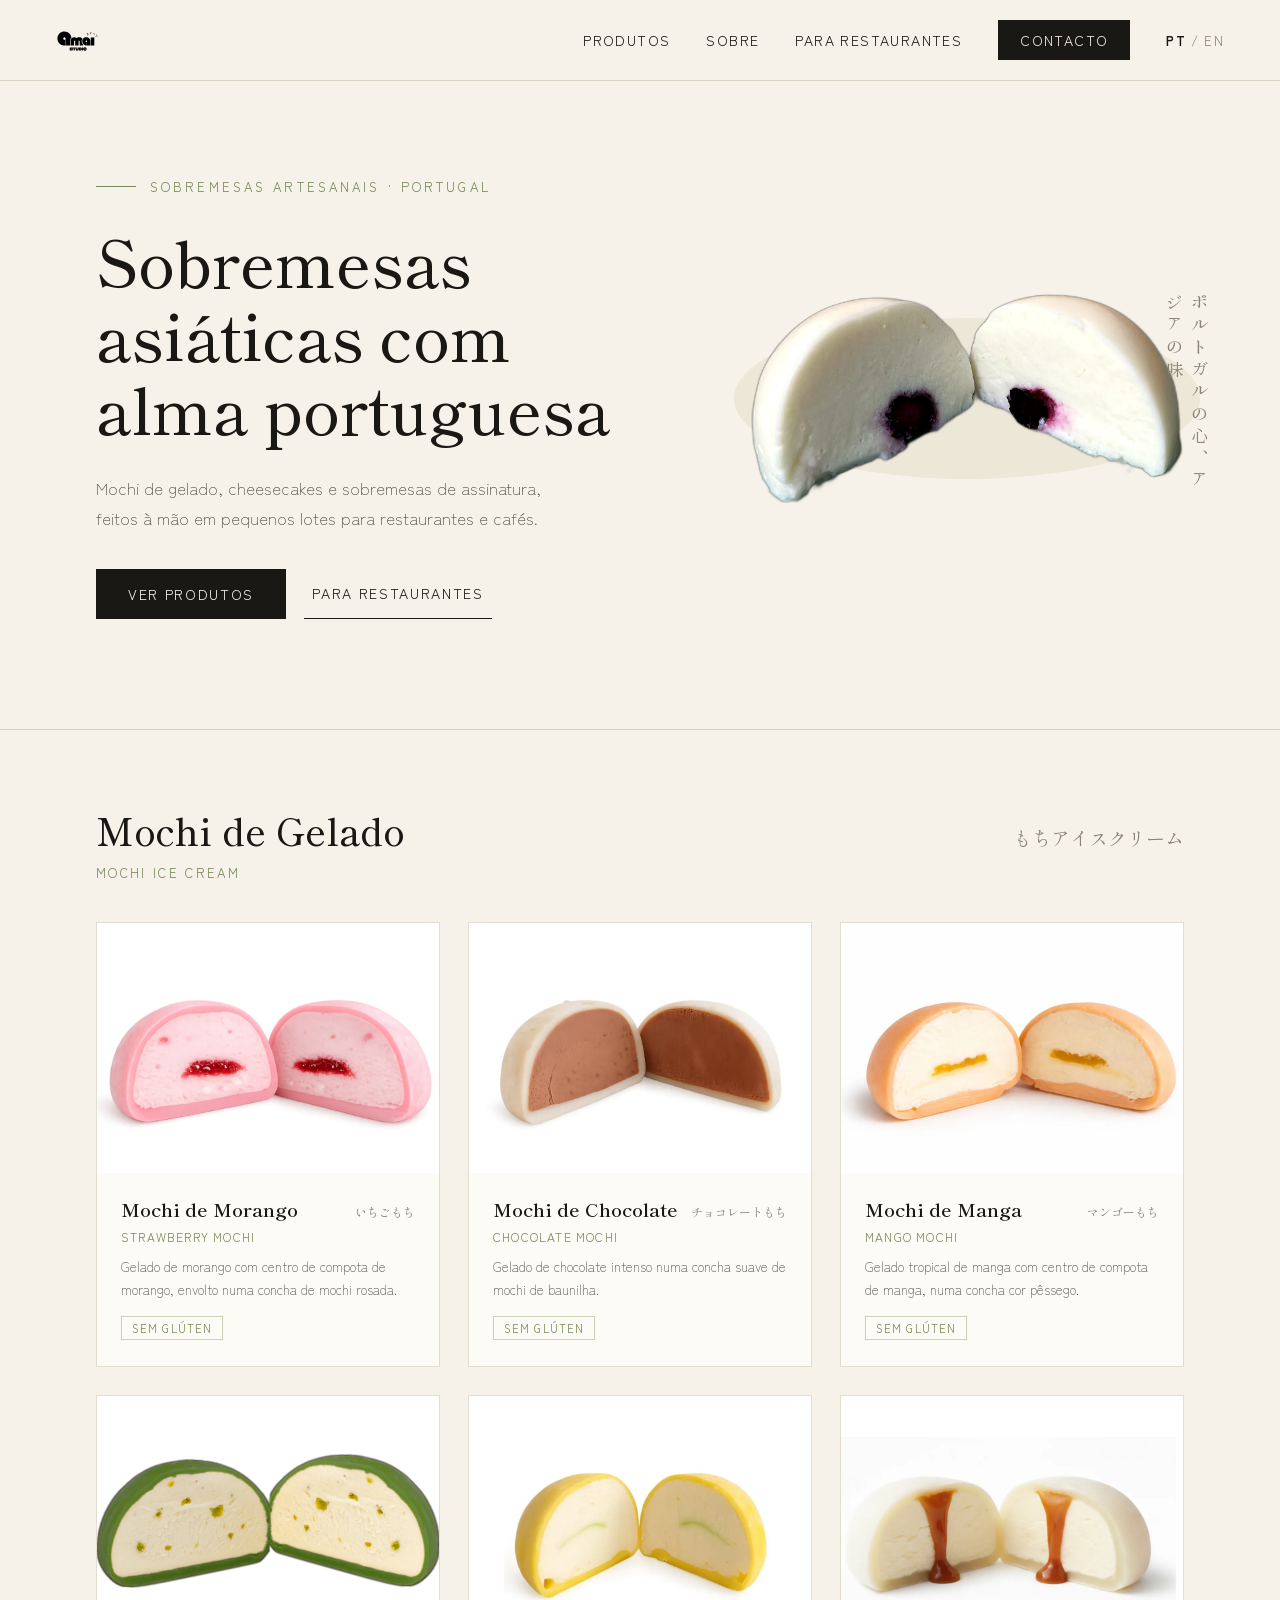
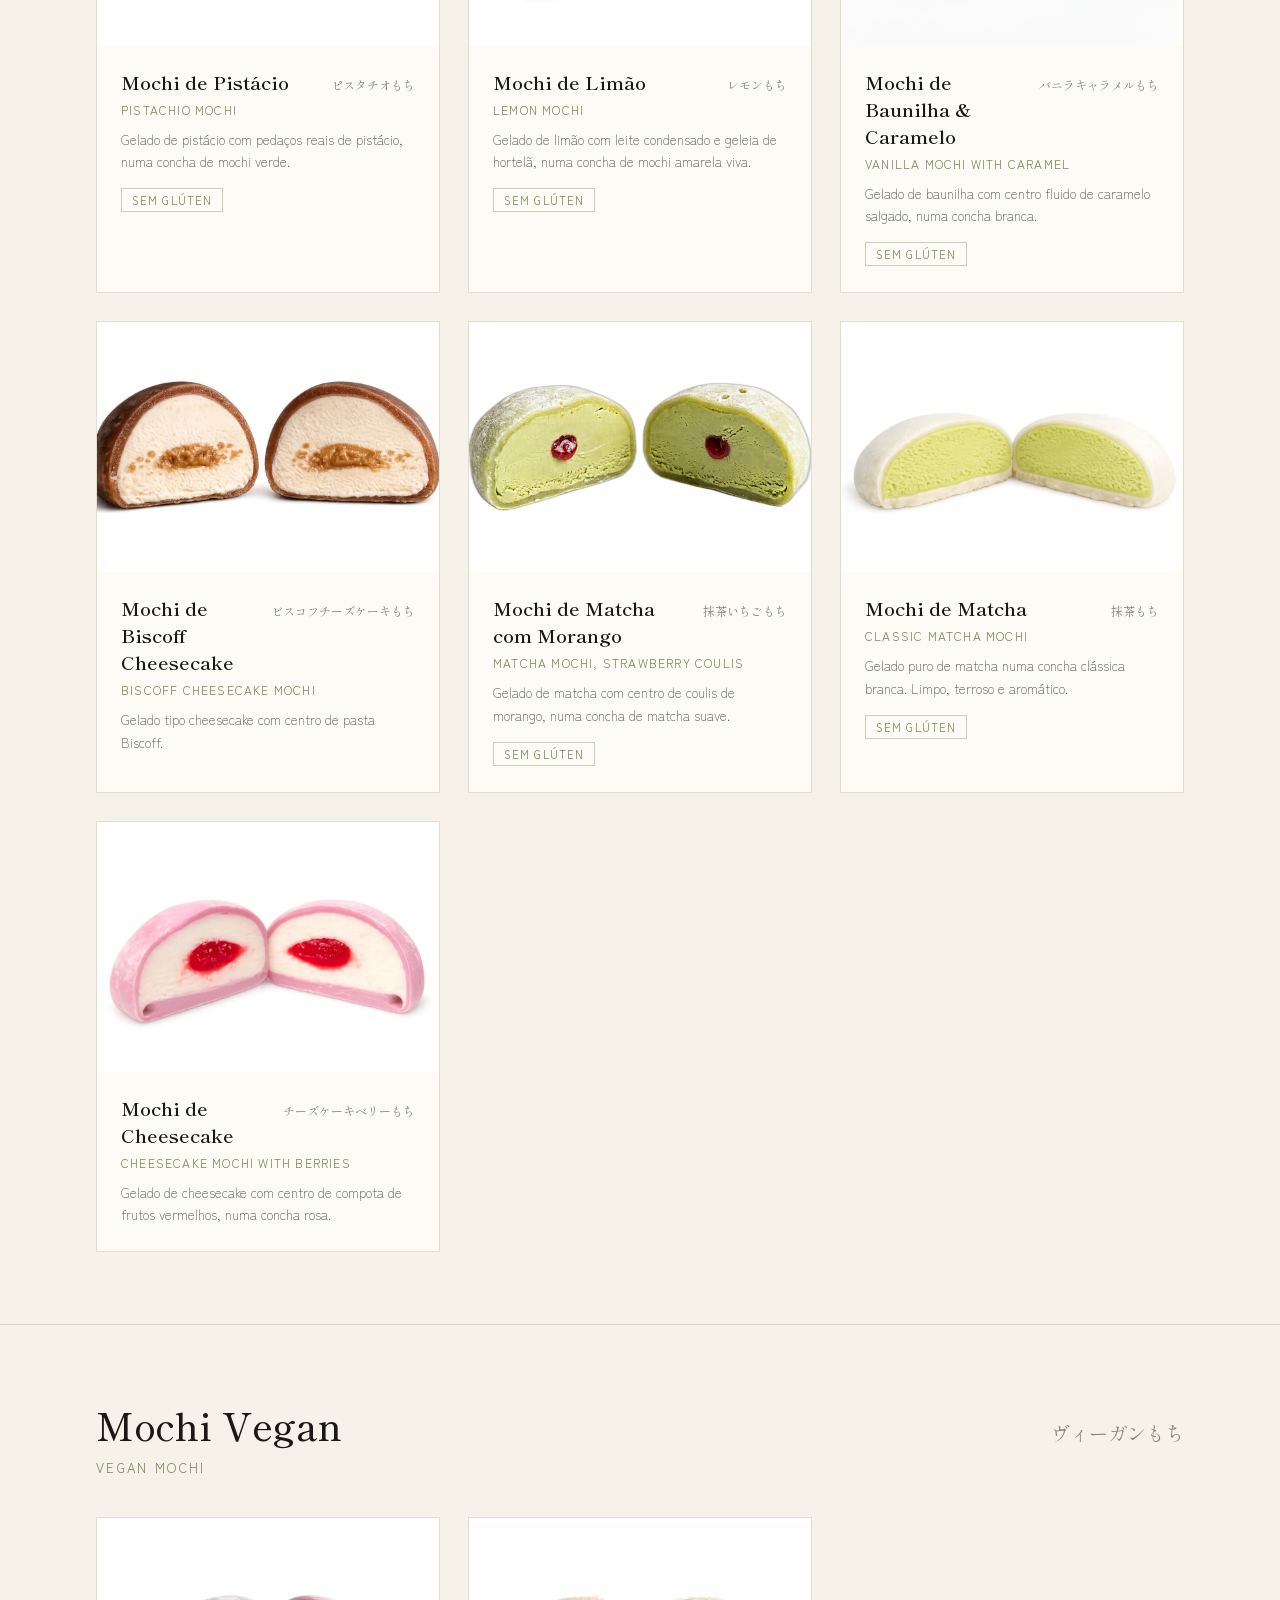
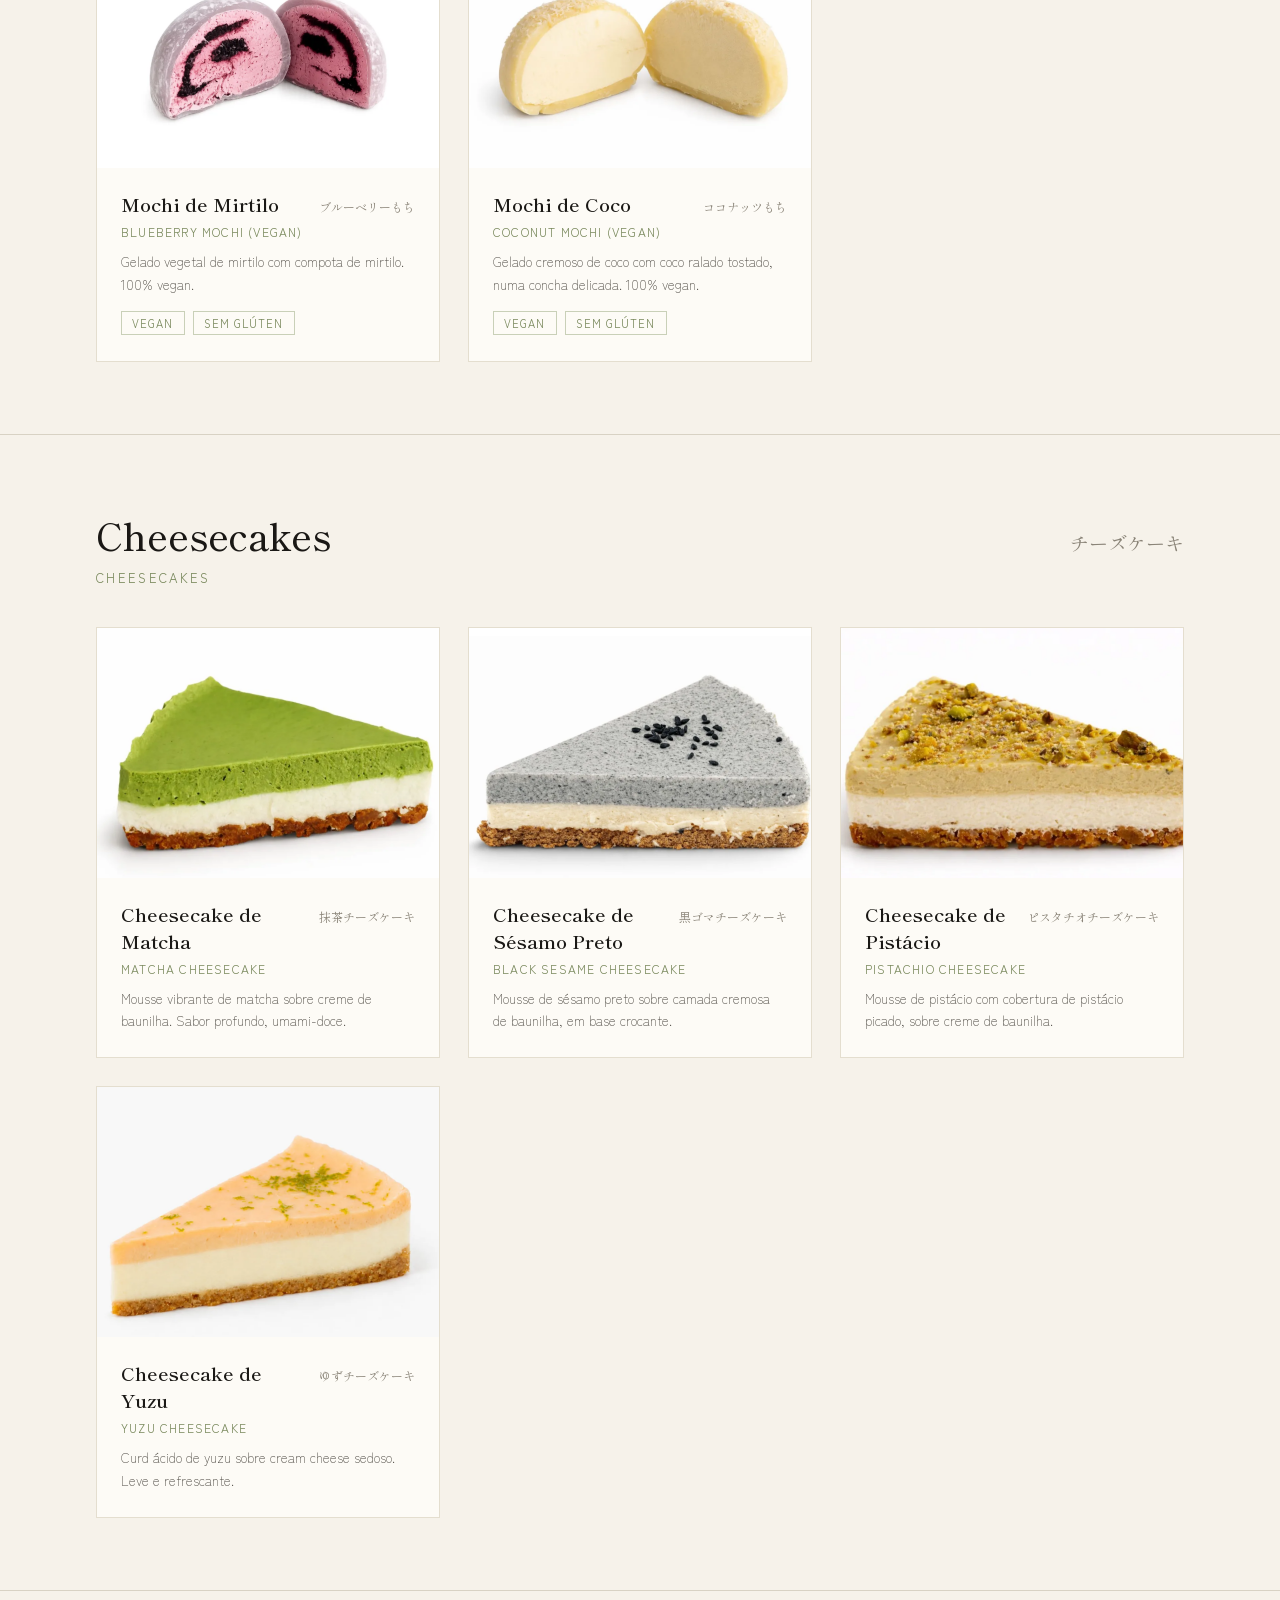
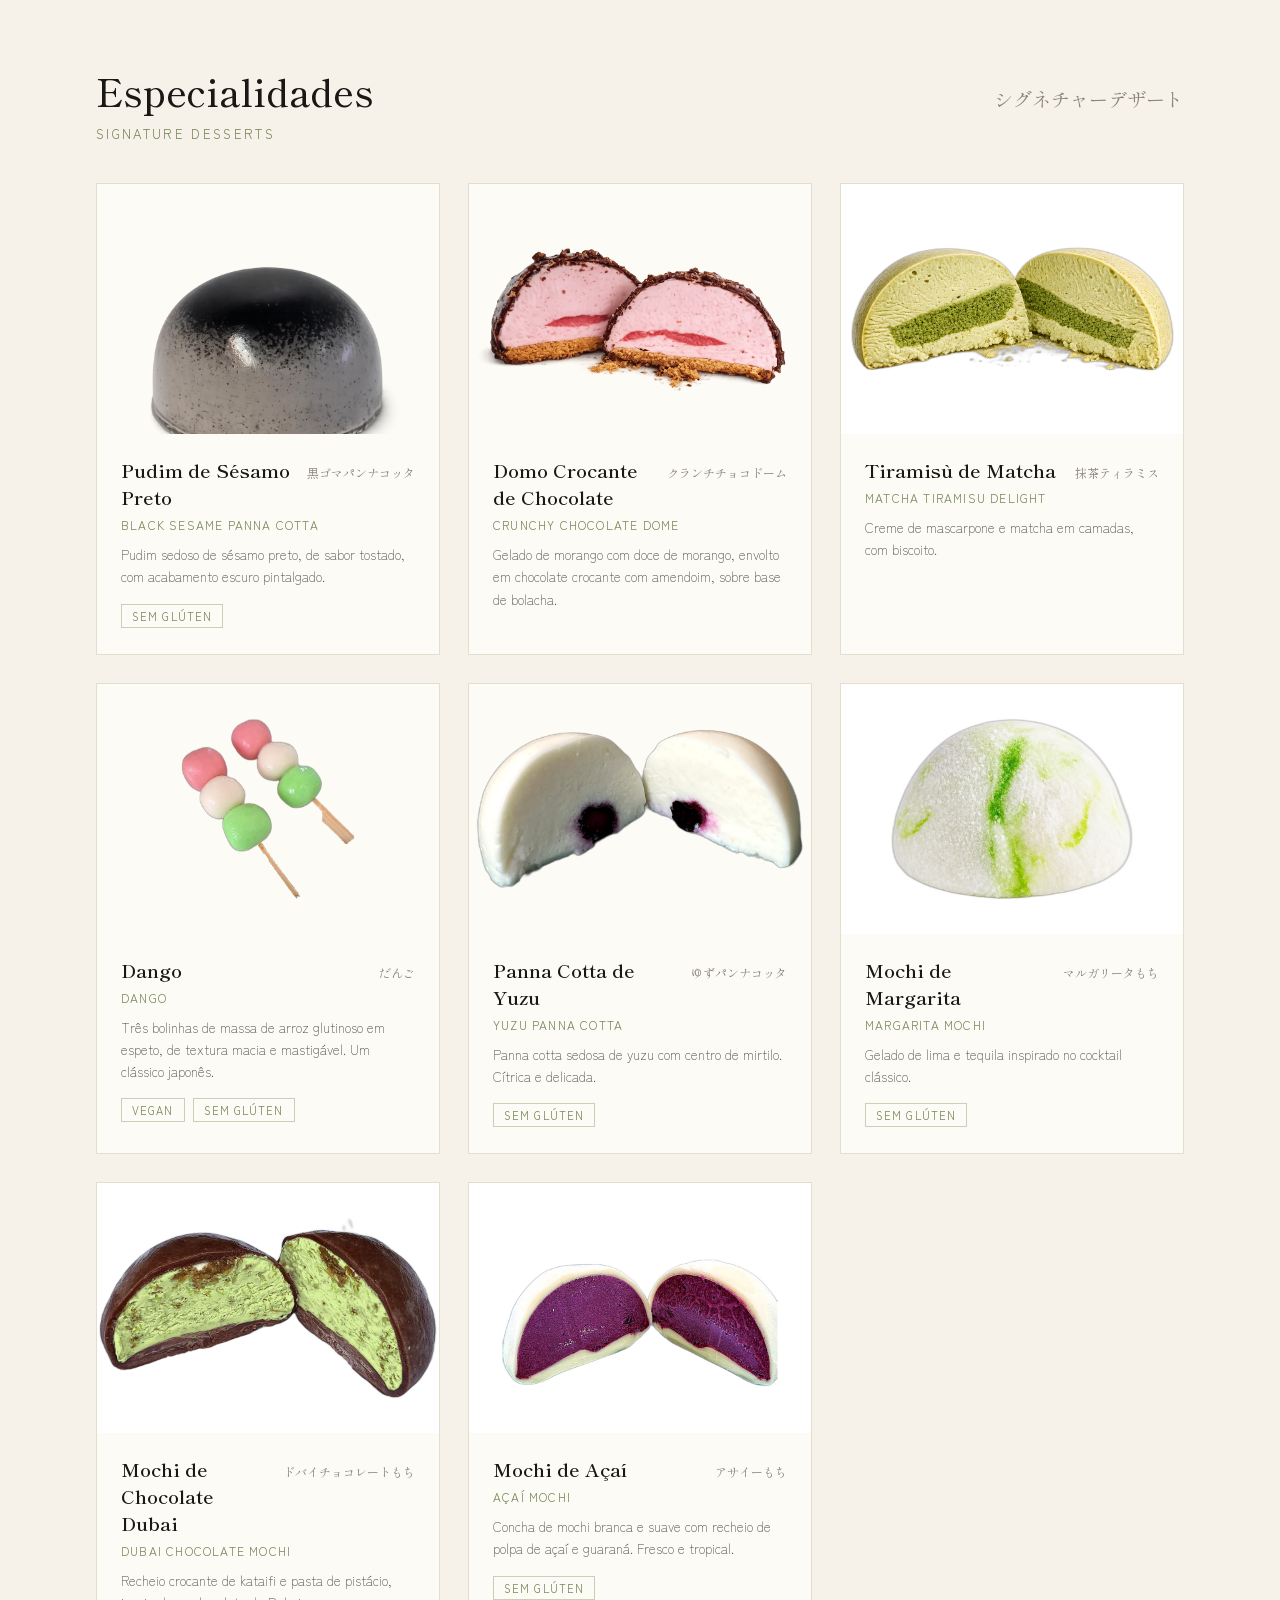
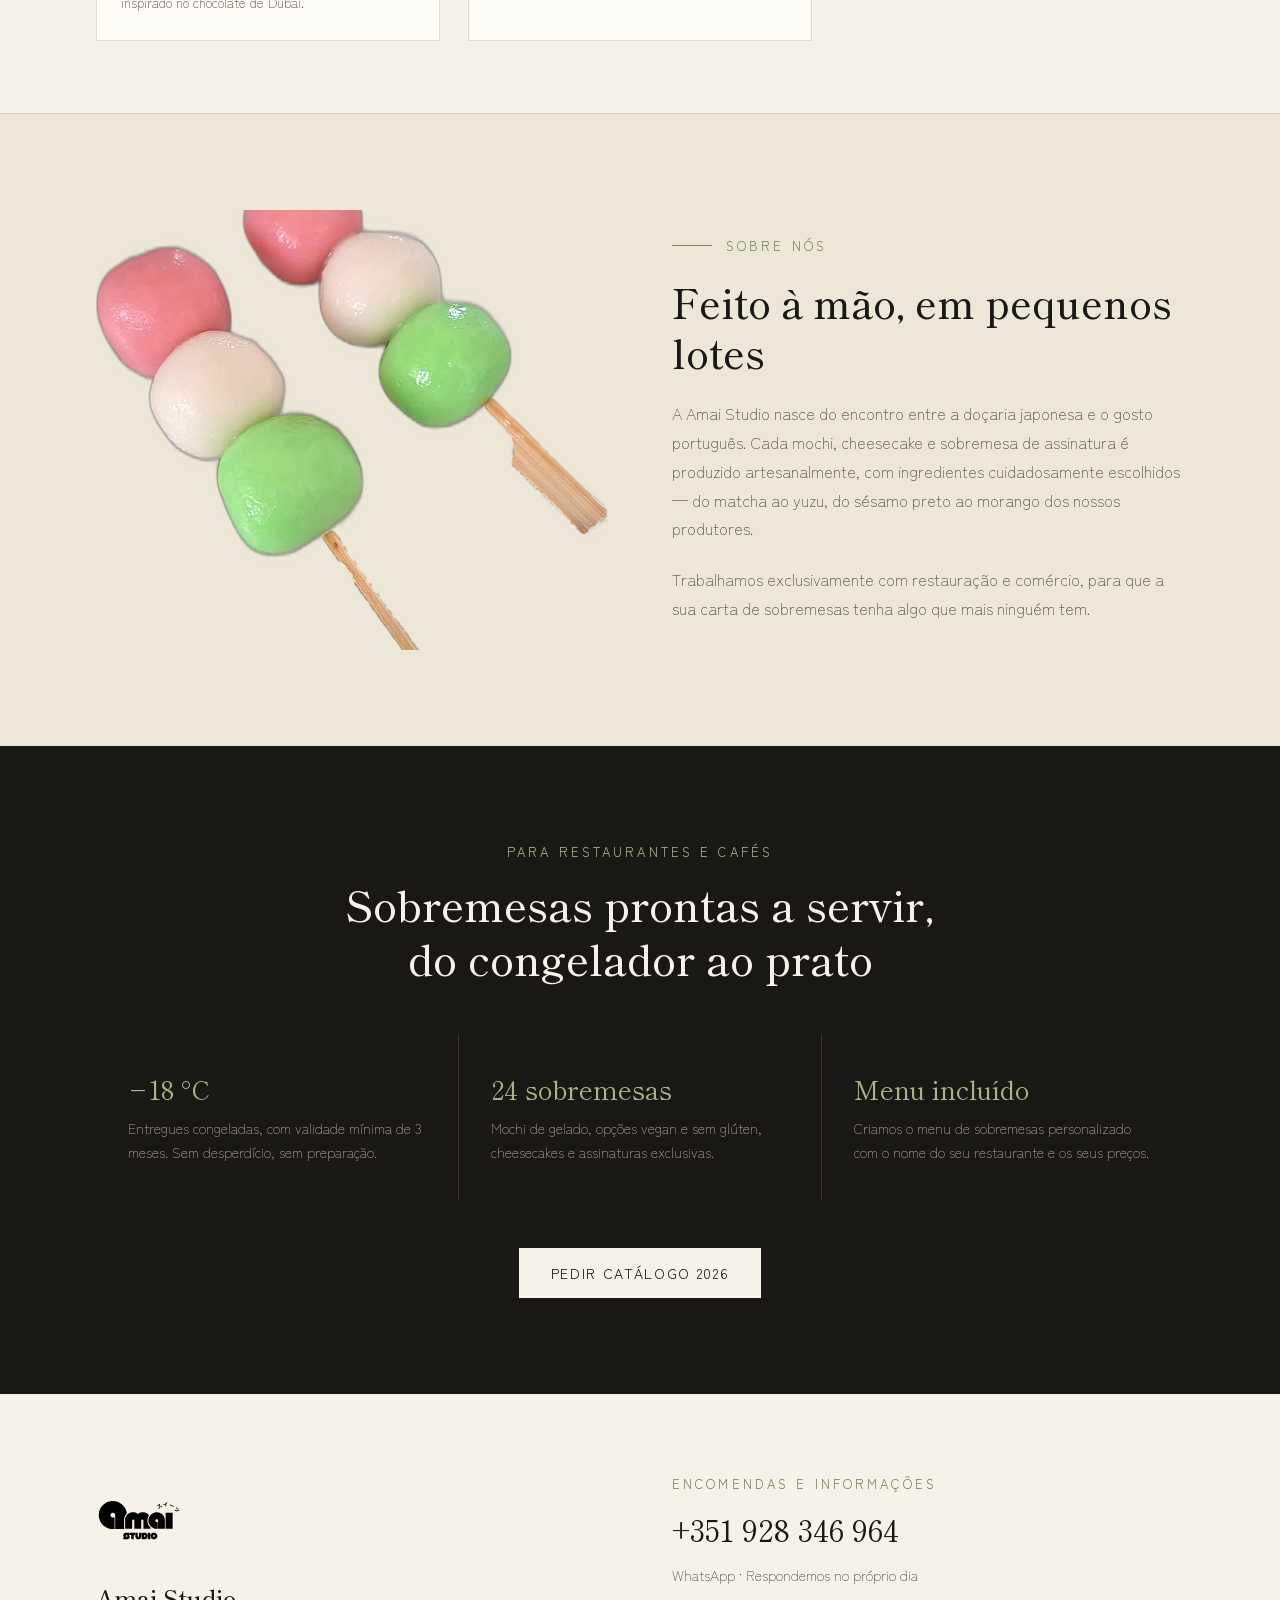
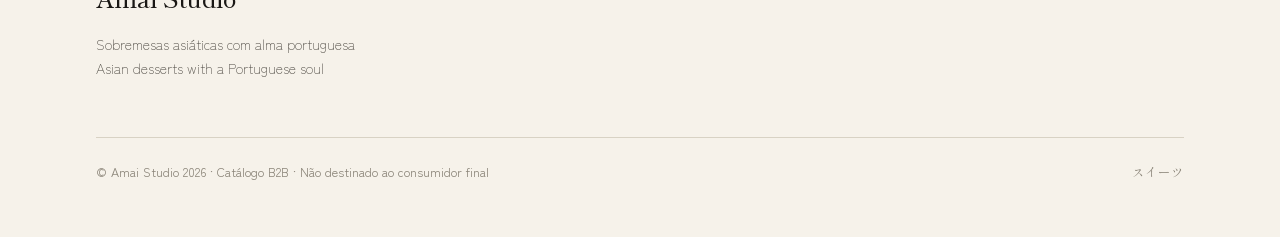
==== commit 3abfd143: "Remove wordmark text from nav, keep logo only The logo image retains alt="Amai Studio" so the name i" ====
--- a/index.html
+++ b/index.html
@@ -20,7 +20,6 @@
   <nav class="nav">
     <a href="#top" class="nav-brand">
       <img src="assets/logo.svg" alt="Amai Studio" class="nav-logo">
-      <span class="nav-name">Amai Studio</span>
     </a>
     <div class="nav-links">
       <a href="#produtos"><span class="lang-pt">Produtos</span><span class="lang-en">Products</span></a>
--- a/styles.css
+++ b/styles.css
@@ -79,12 +79,6 @@
   color: var(--ink);
 }
 .nav-logo { width: 44px; height: 44px; }
-.nav-name {
-  font-family: var(--serif);
-  font-size: 19px;
-  font-weight: 600;
-  letter-spacing: 0.04em;
-}
 
 .nav-links {
   display: flex;
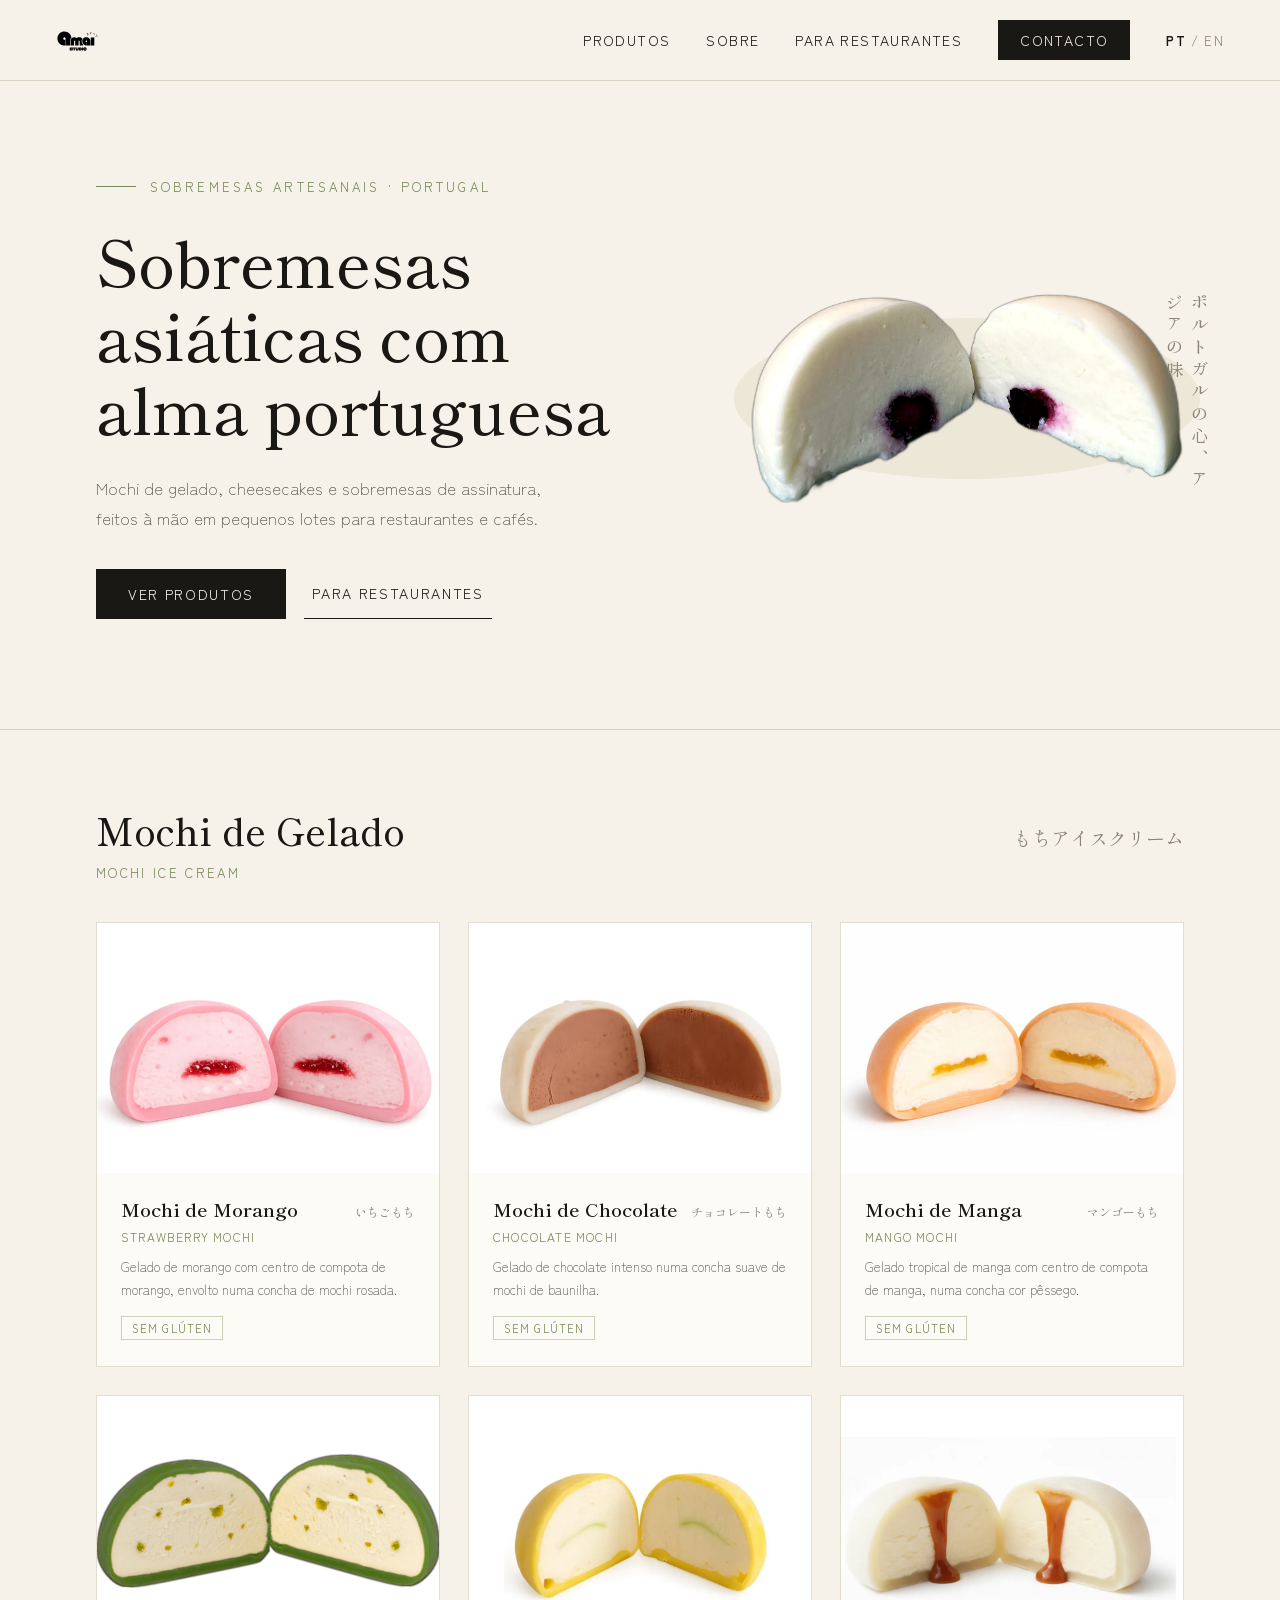
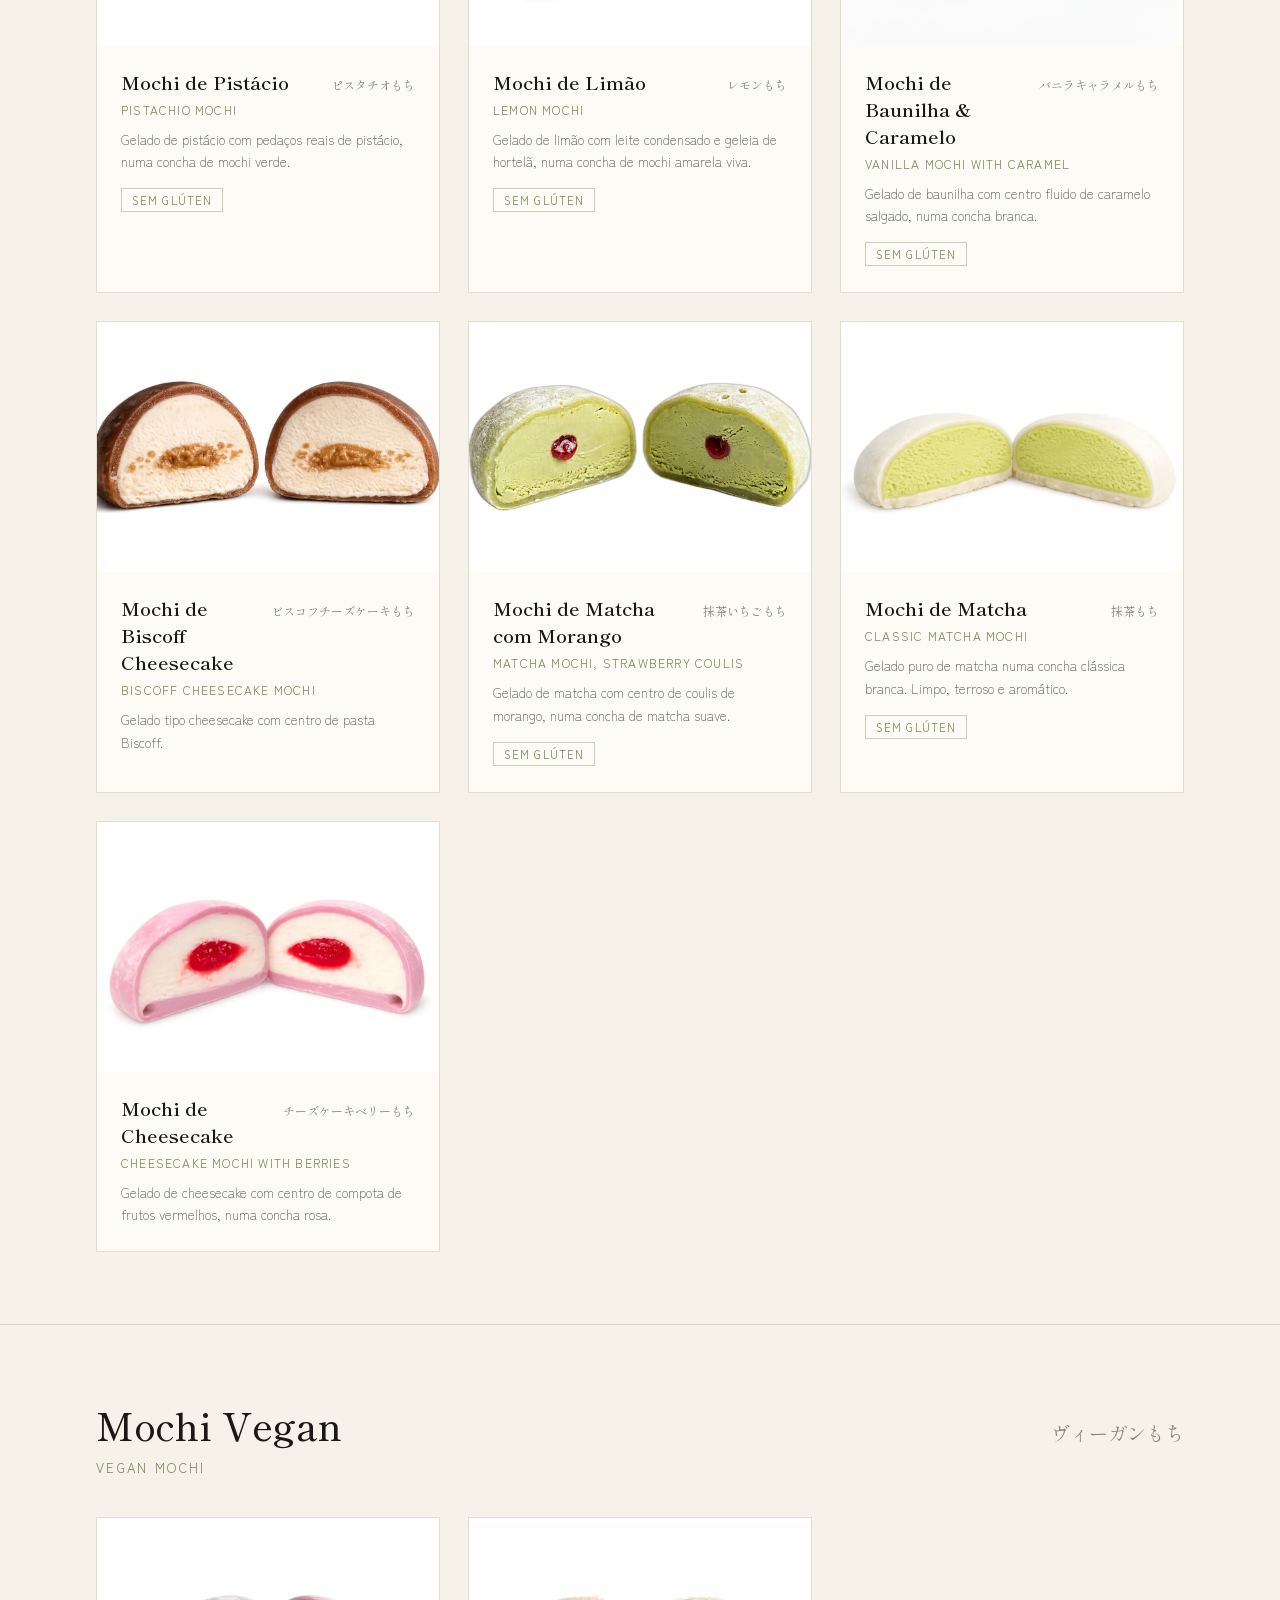
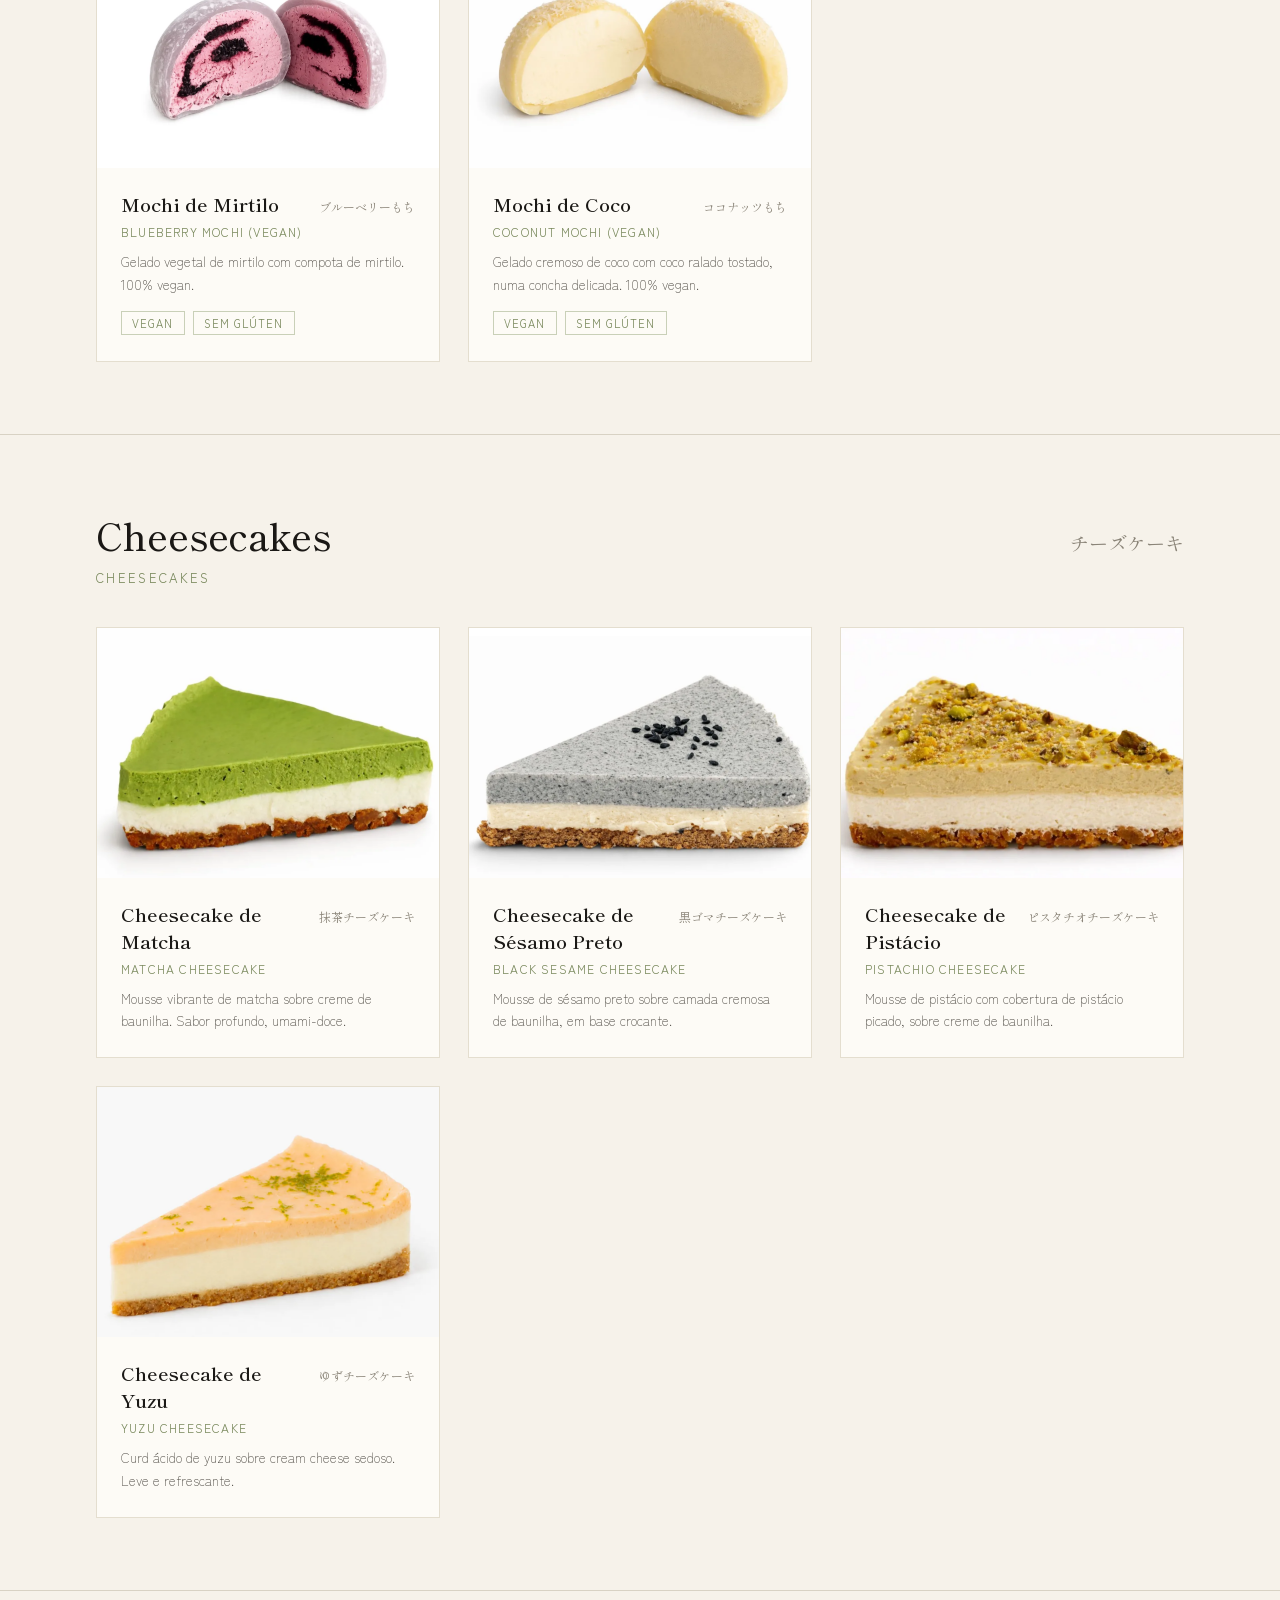
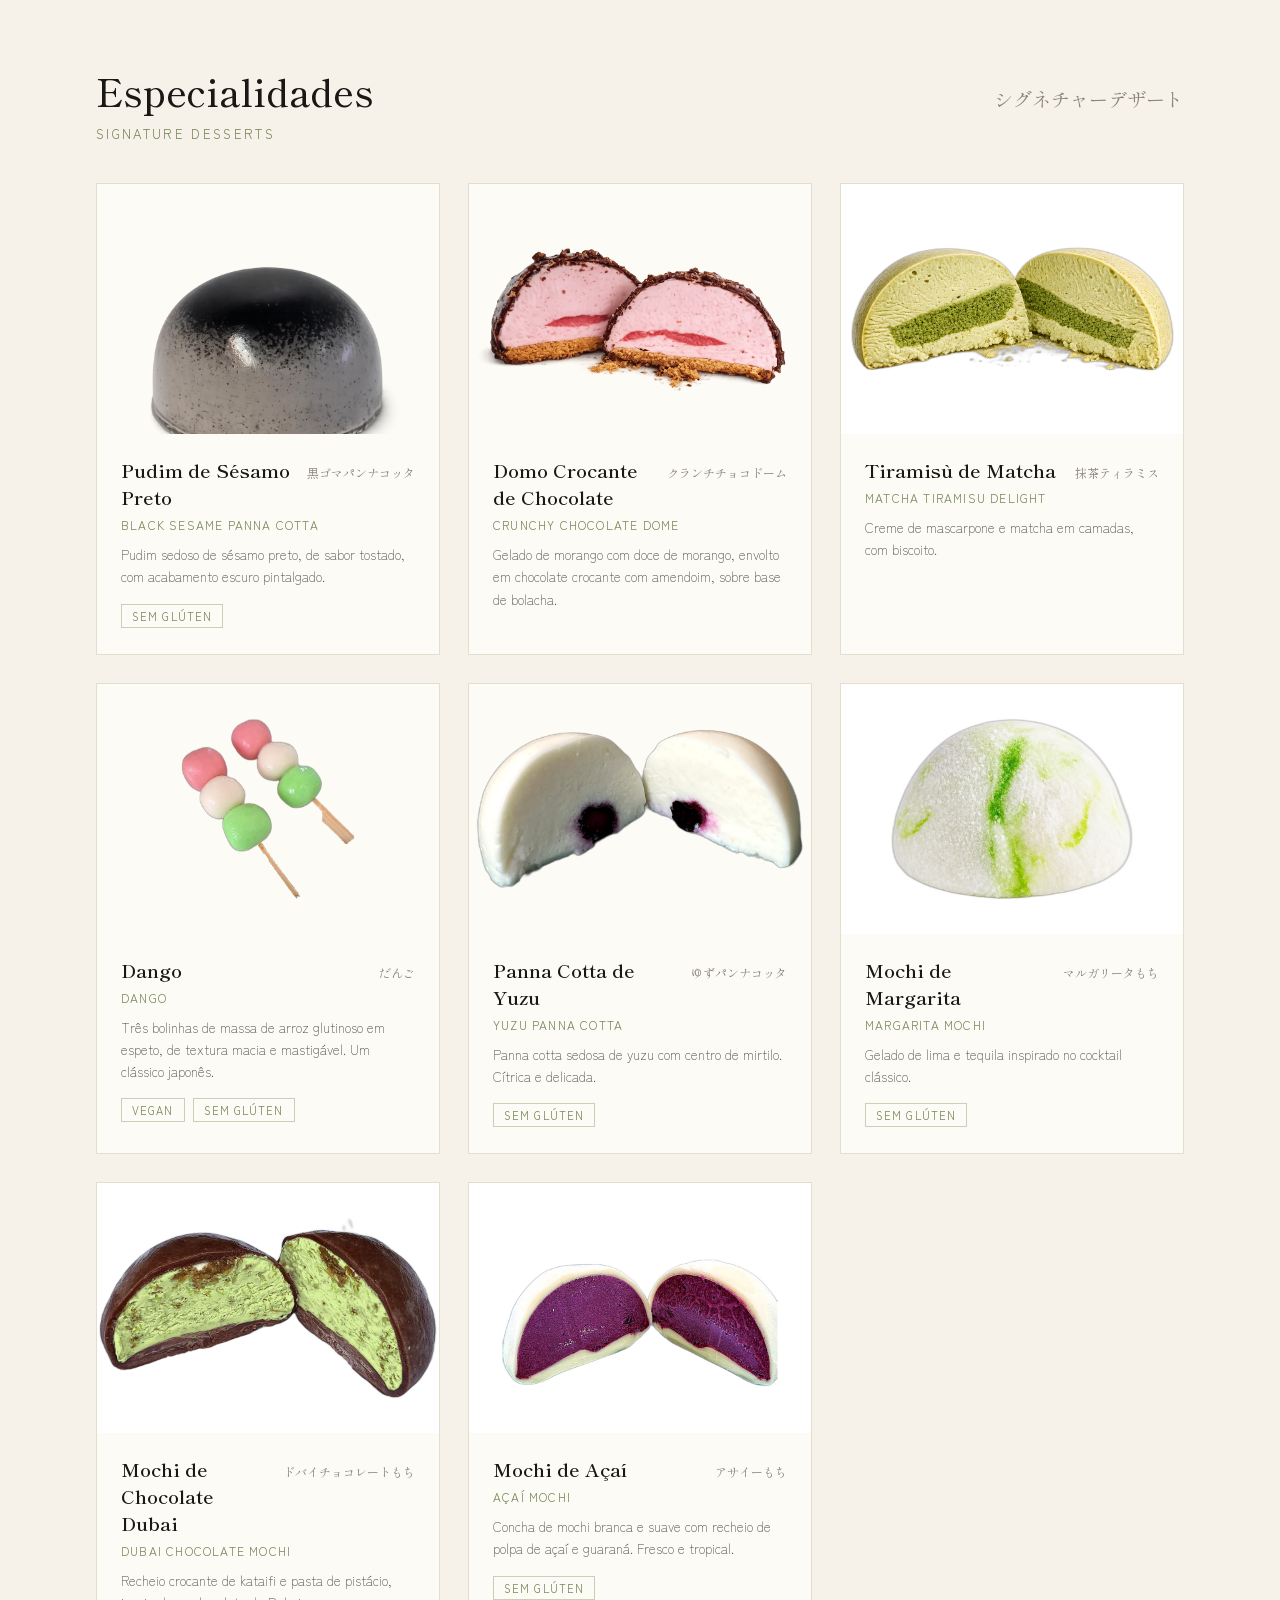
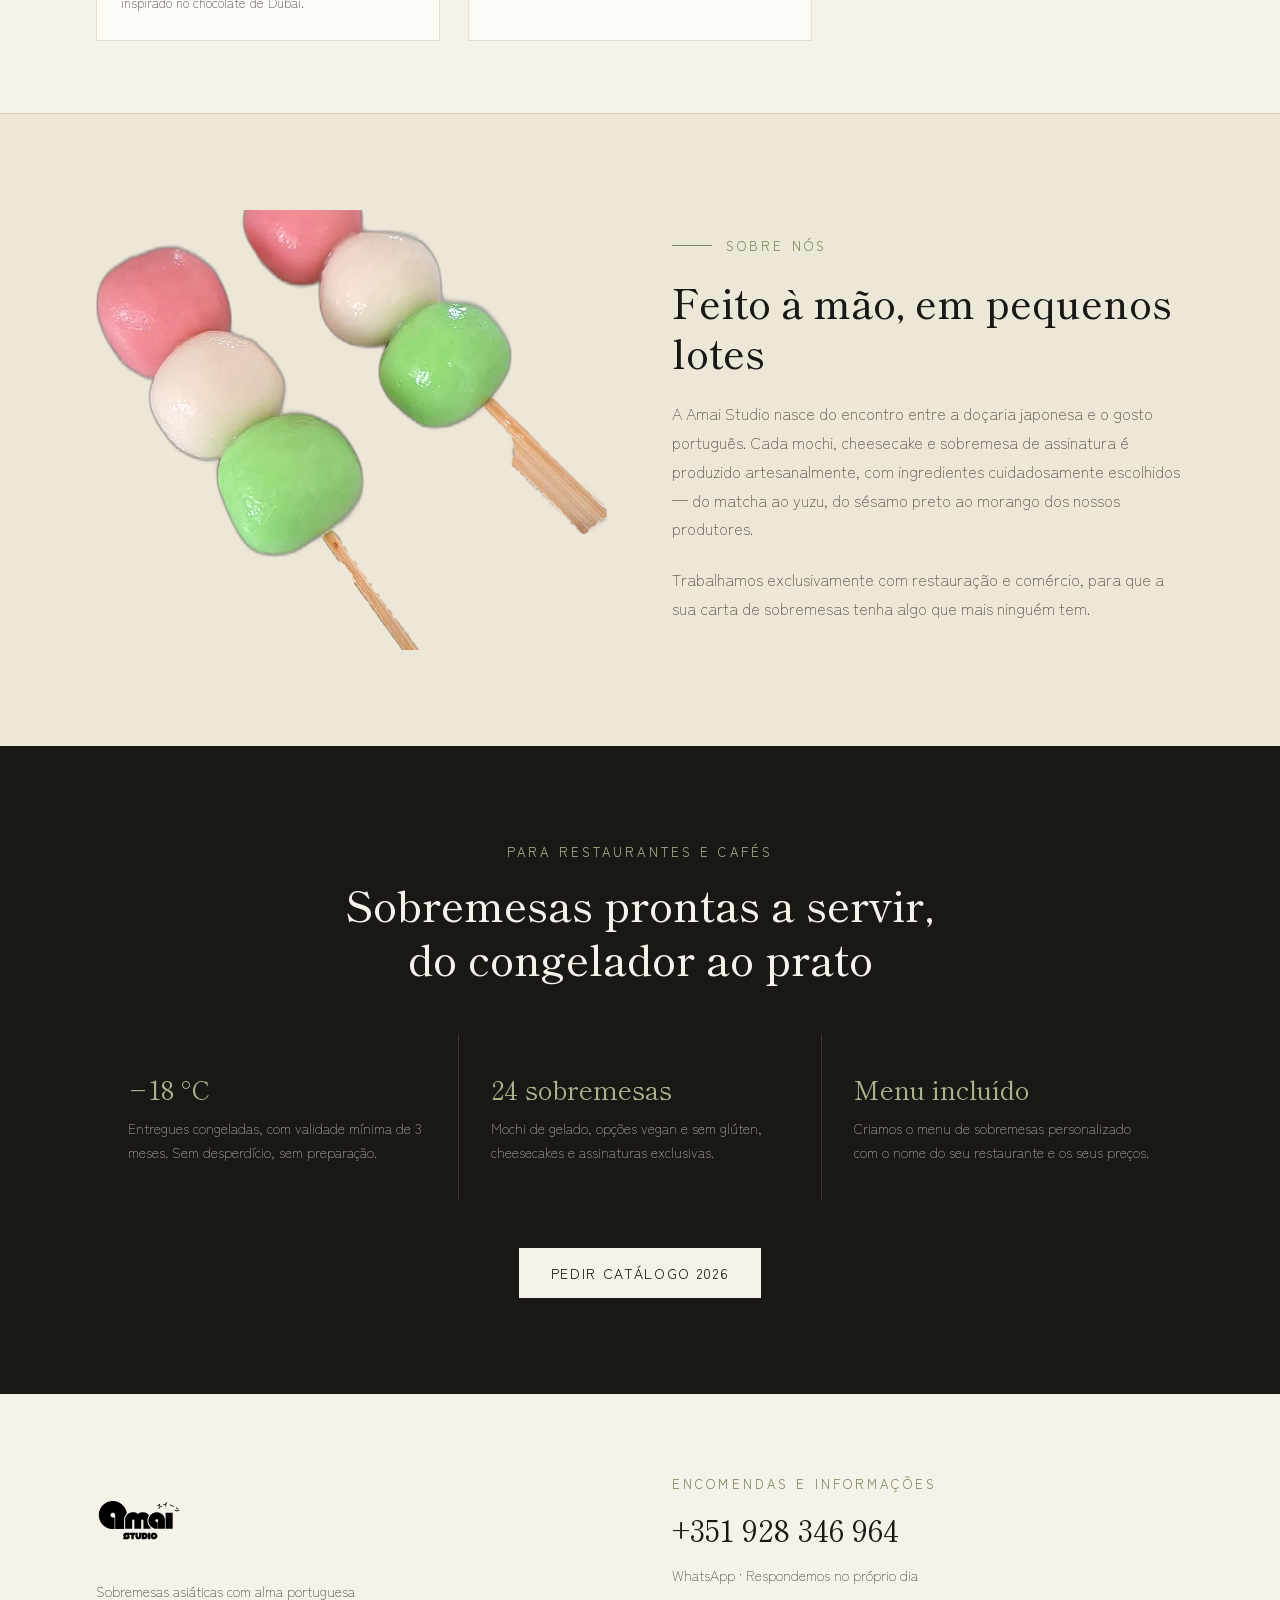
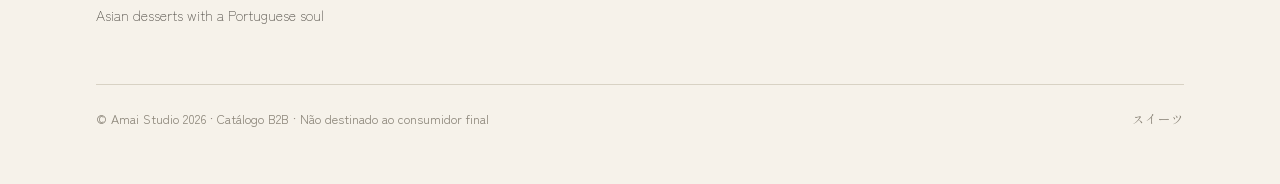
==== commit e70100af: "Remove wordmark text from footer brand block Keeps the logo, the bilingual tagline and the copyright" ====
--- a/index.html
+++ b/index.html
@@ -135,7 +135,6 @@
     <div class="footer-grid">
       <div class="footer-brand">
         <img src="assets/logo.svg" alt="Amai Studio" class="footer-logo">
-        <div class="footer-name">Amai Studio</div>
         <div class="footer-tagline">Sobremesas asiáticas com alma portuguesa<br>Asian desserts with a Portuguese soul</div>
       </div>
       <div class="footer-contact">
--- a/styles.css
+++ b/styles.css
@@ -426,11 +426,6 @@
 }
 .footer-brand { display: flex; flex-direction: column; gap: 18px; }
 .footer-logo { width: 88px; height: 88px; }
-.footer-name {
-  font-family: var(--serif);
-  font-size: 24px;
-  font-weight: 500;
-}
 .footer-tagline {
   font-size: 14px;
   font-weight: 300;
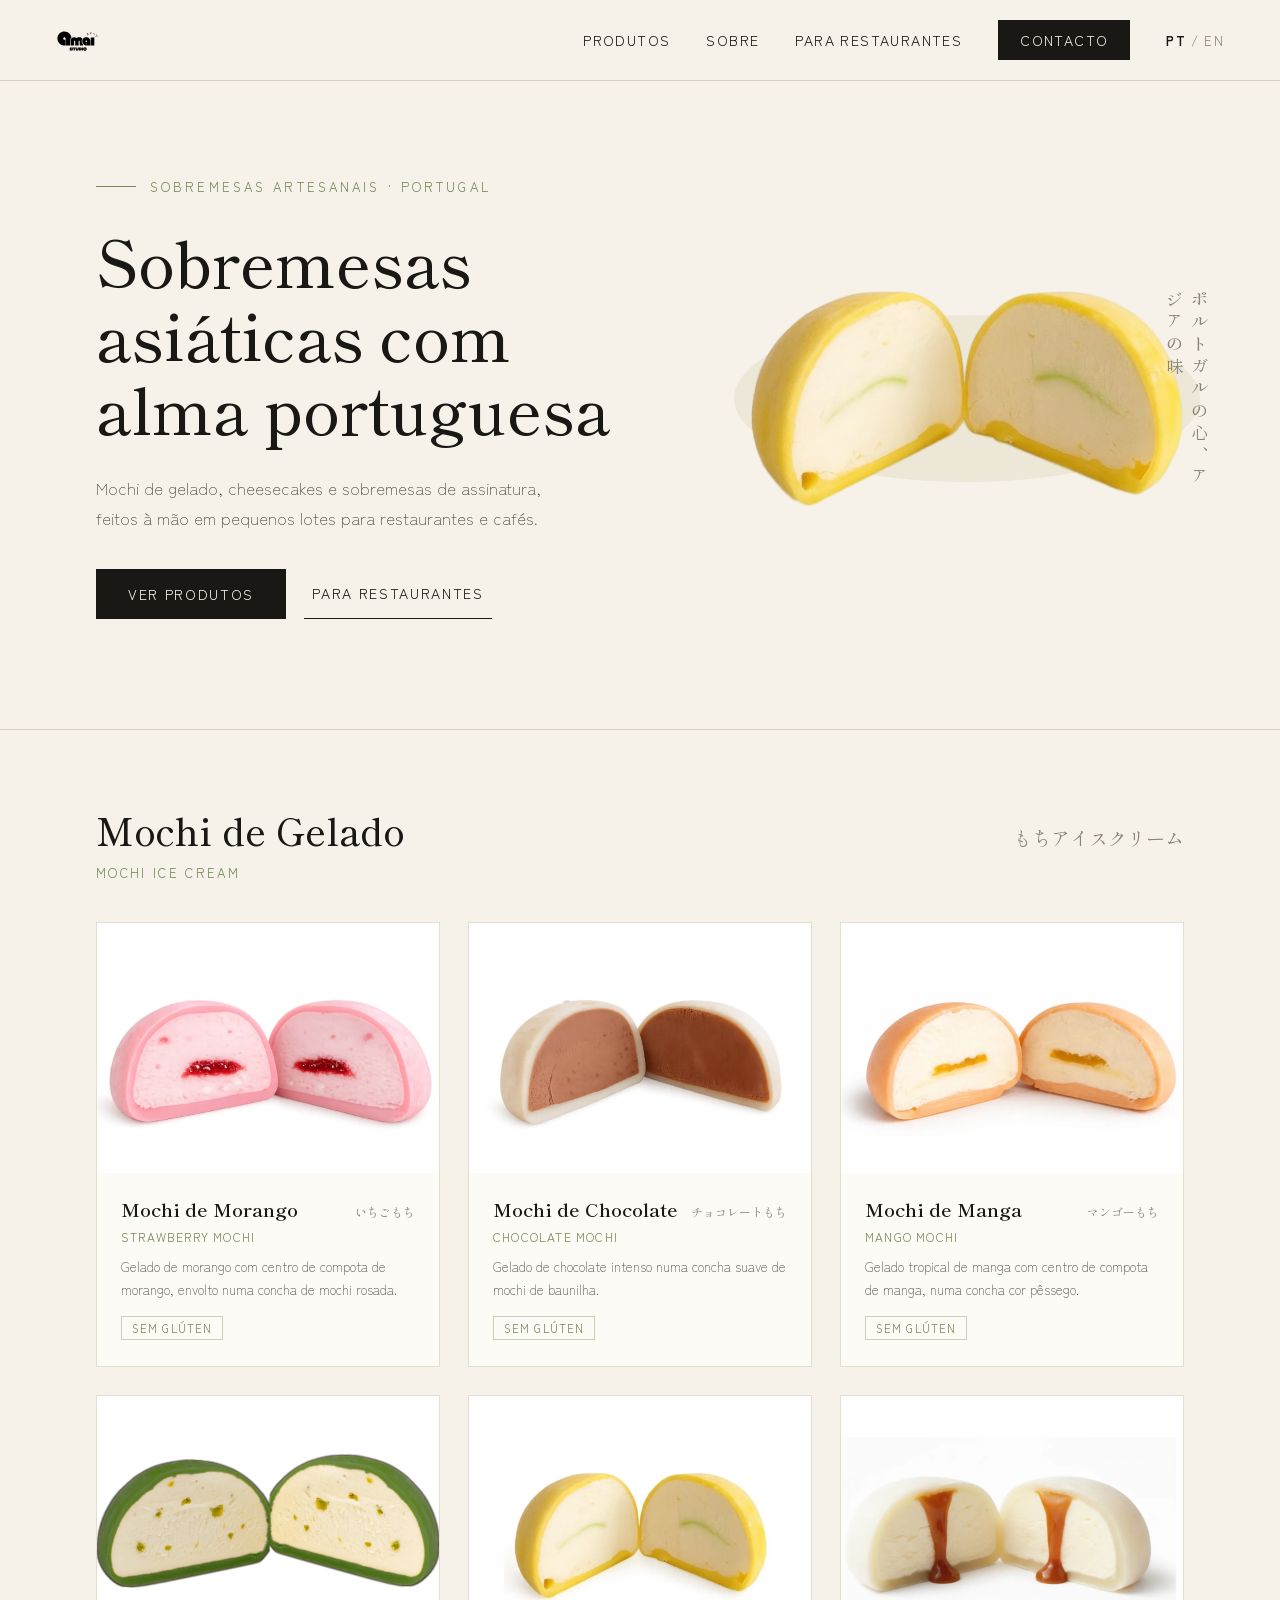
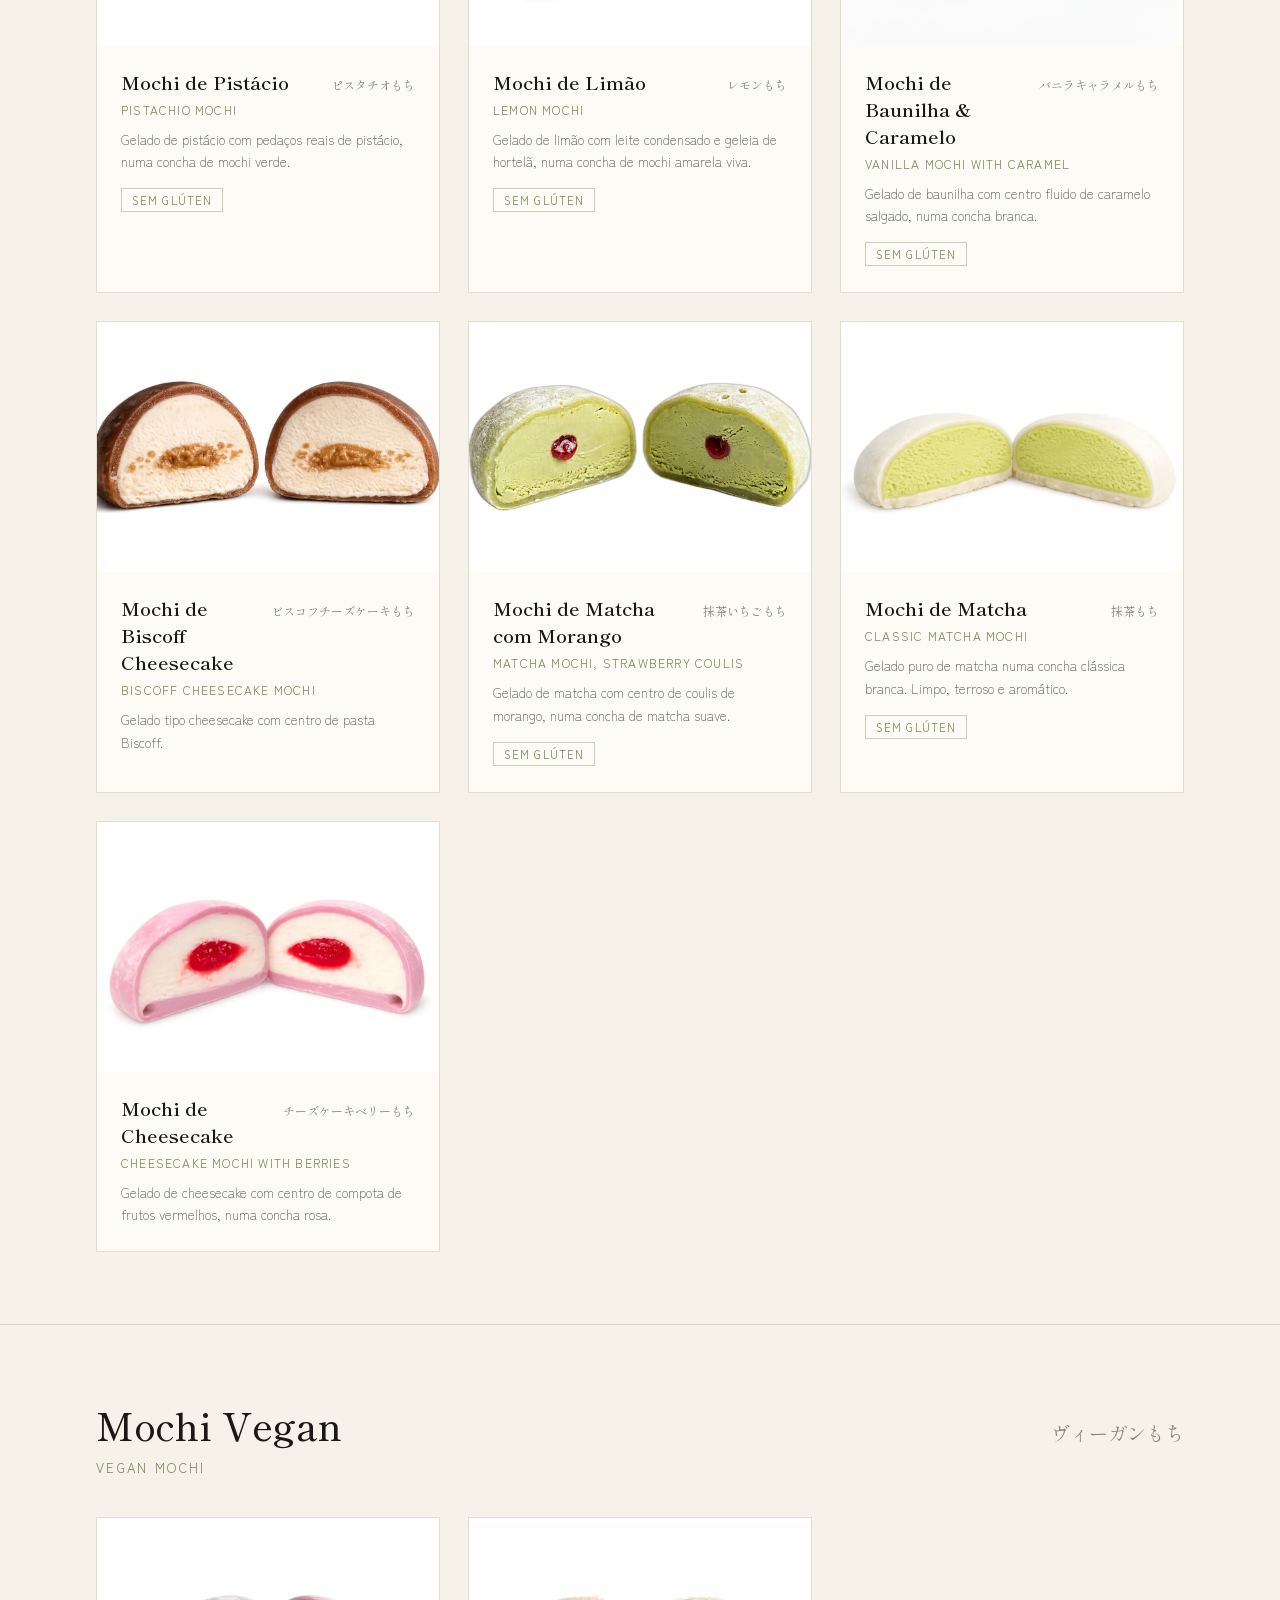
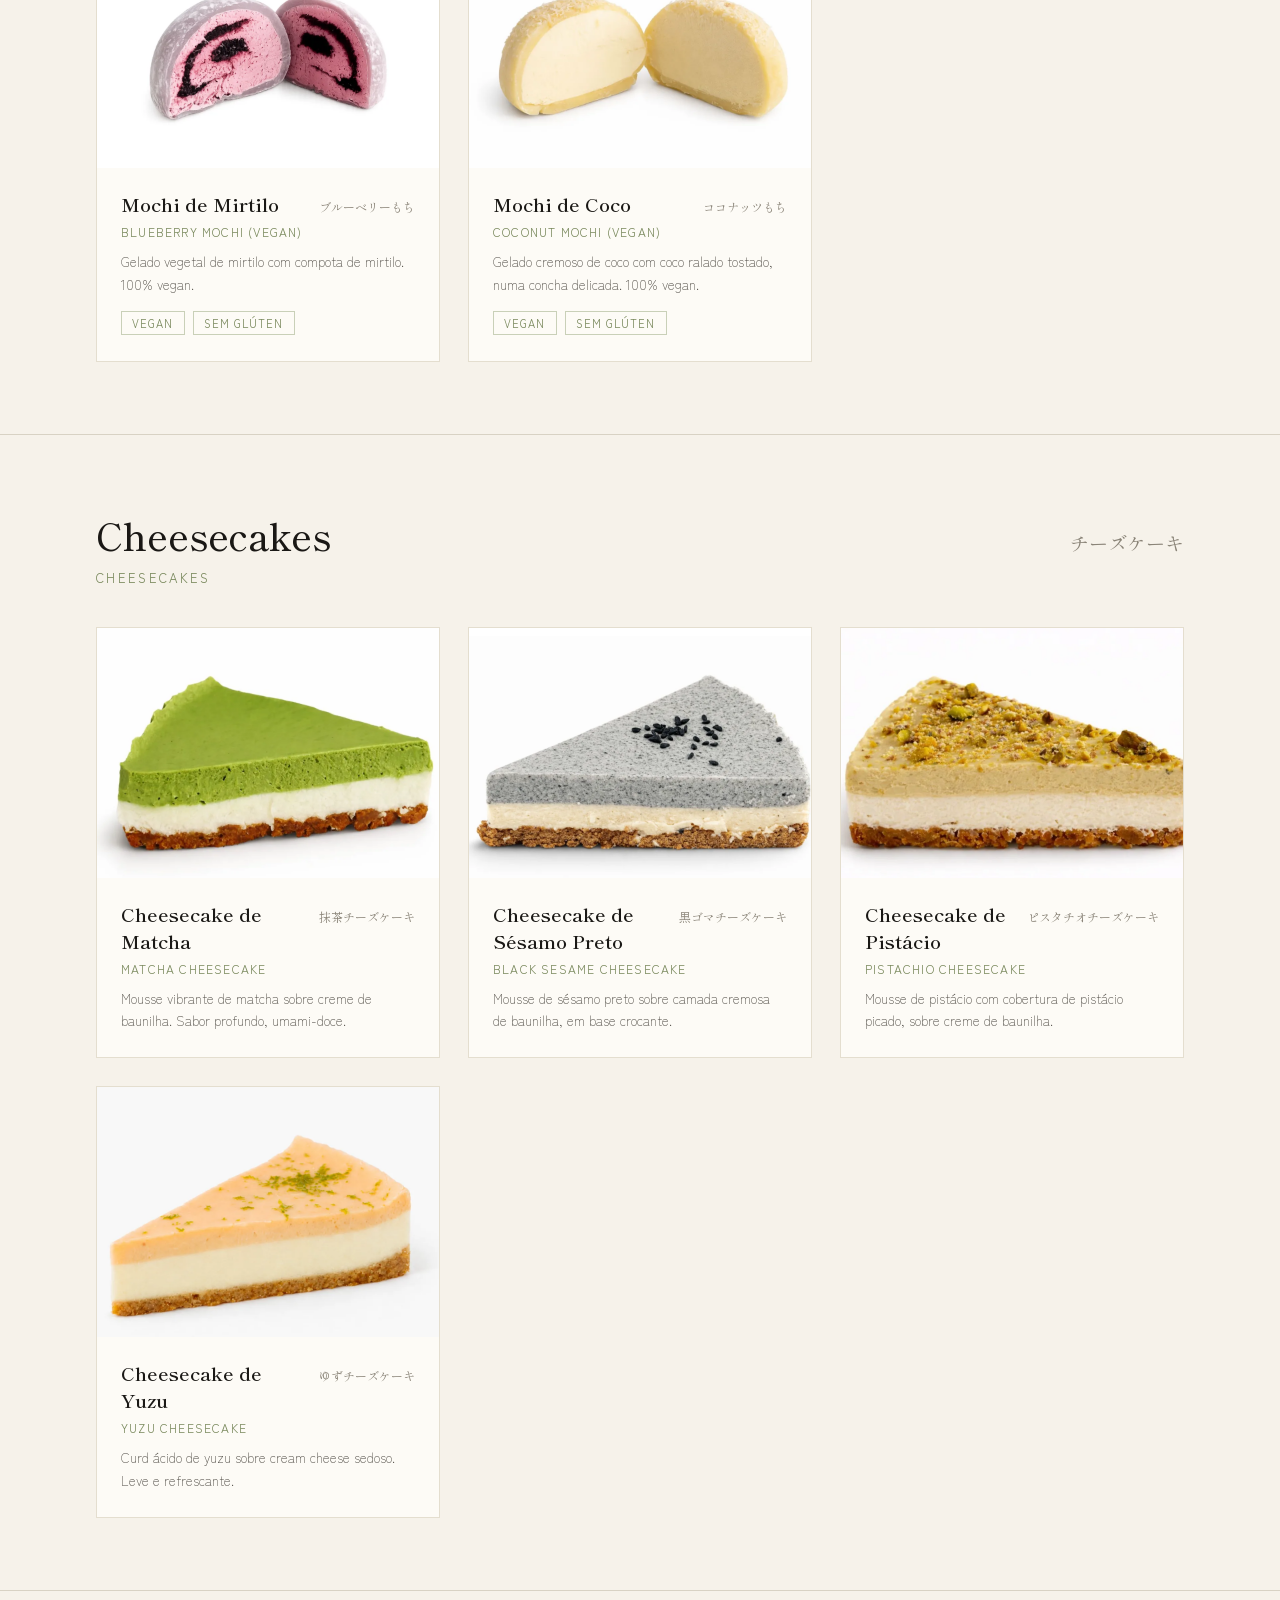
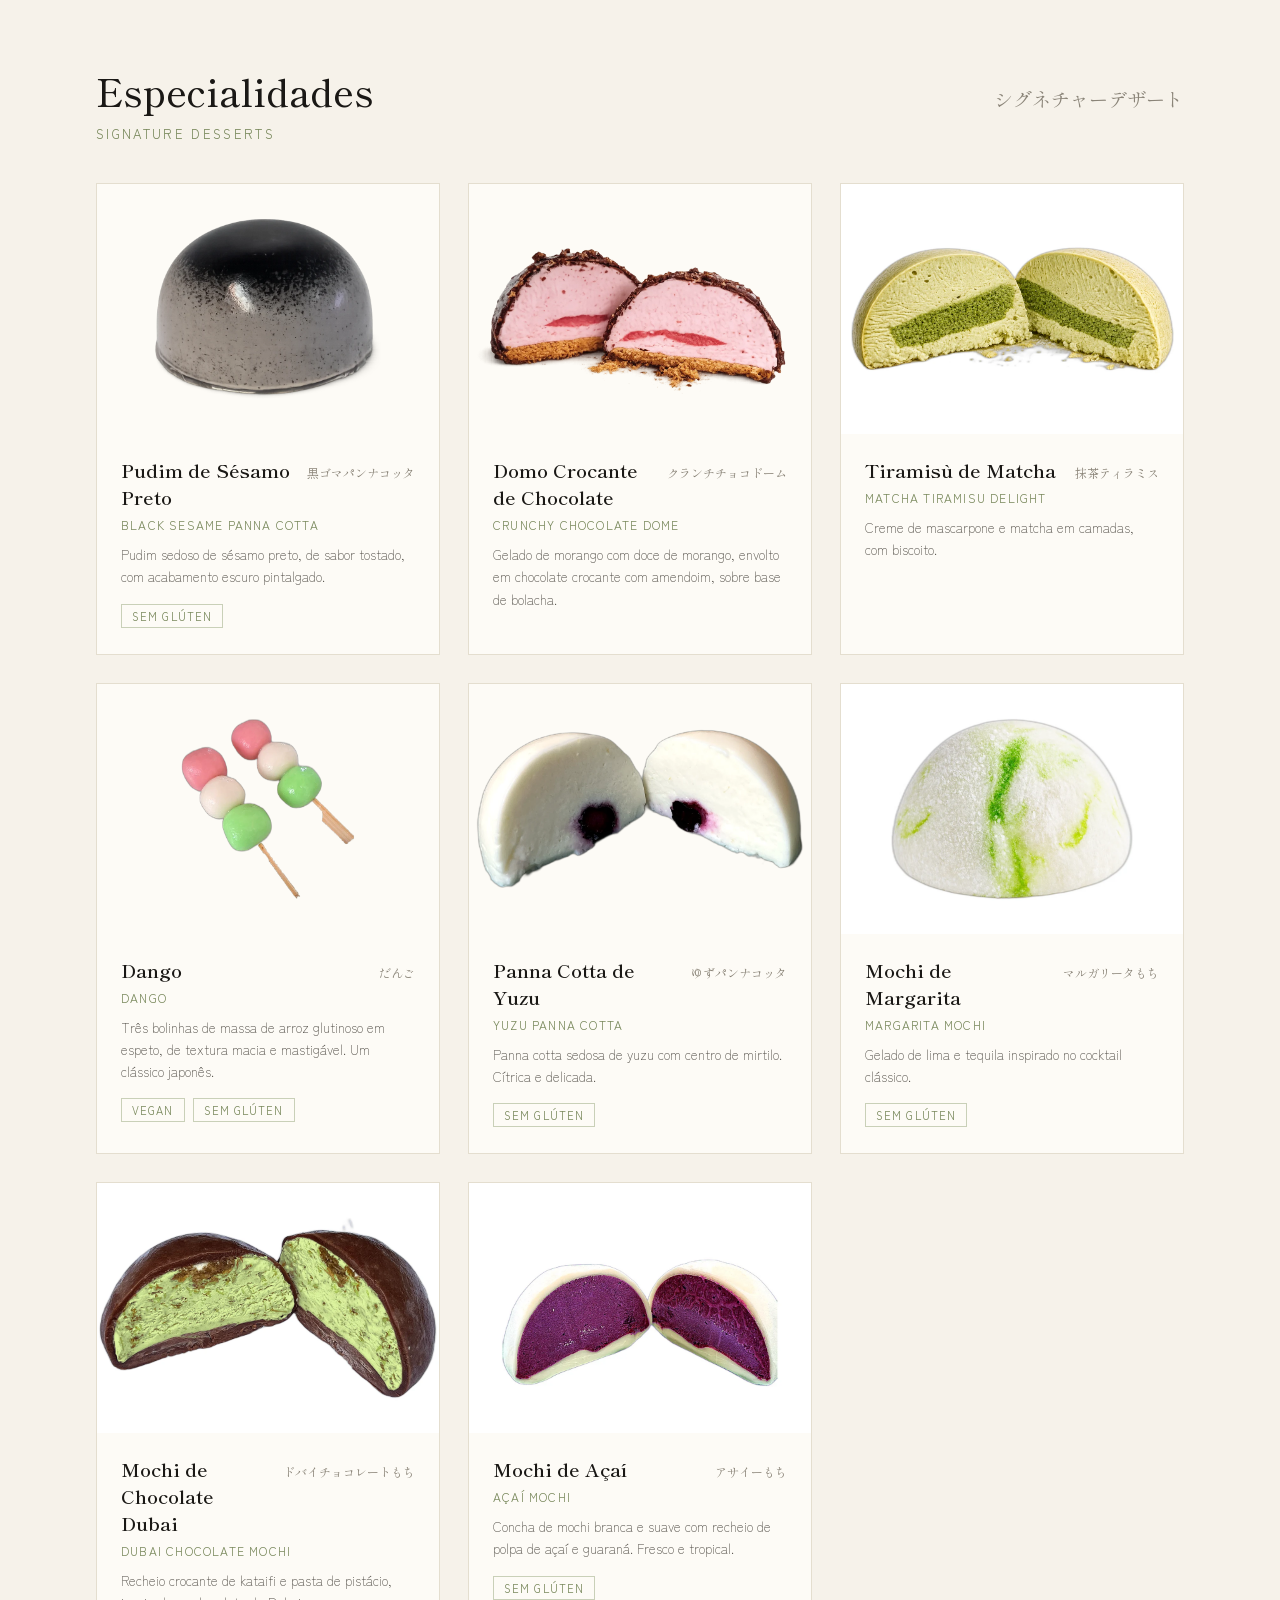
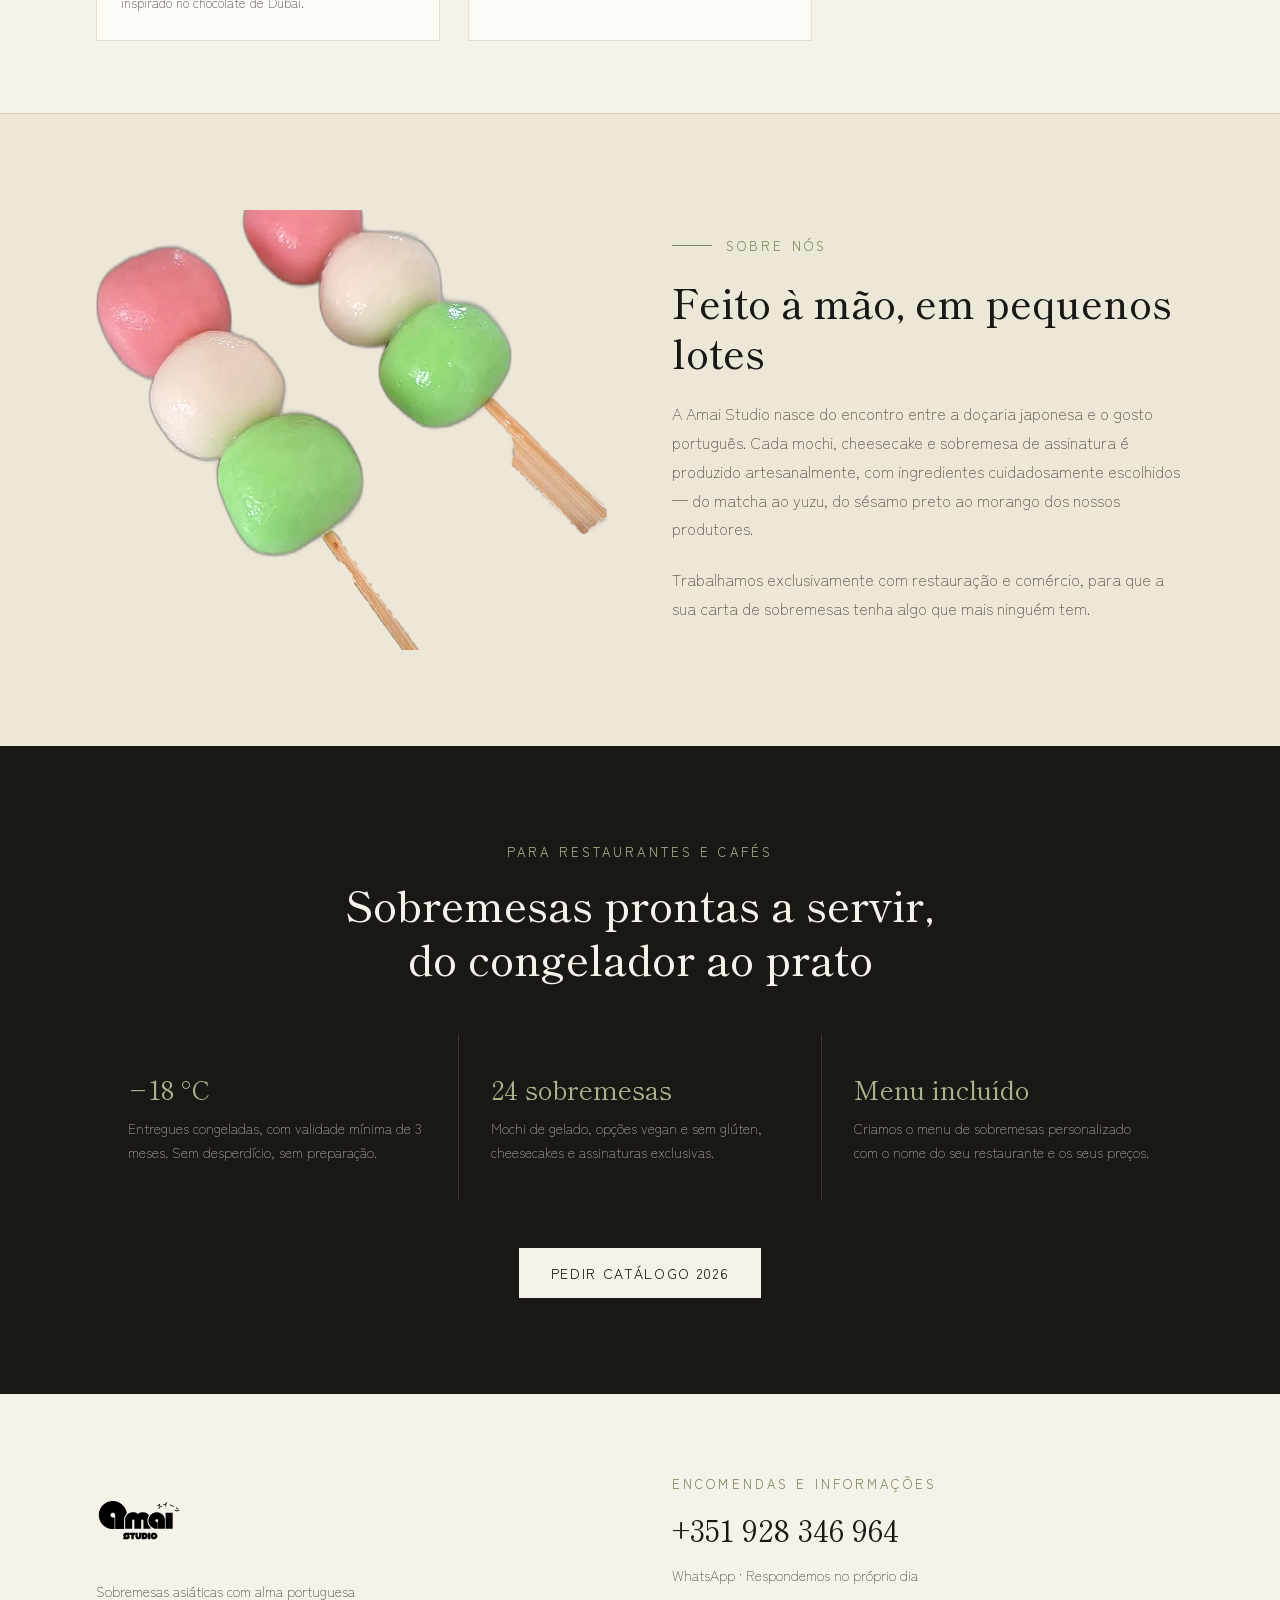
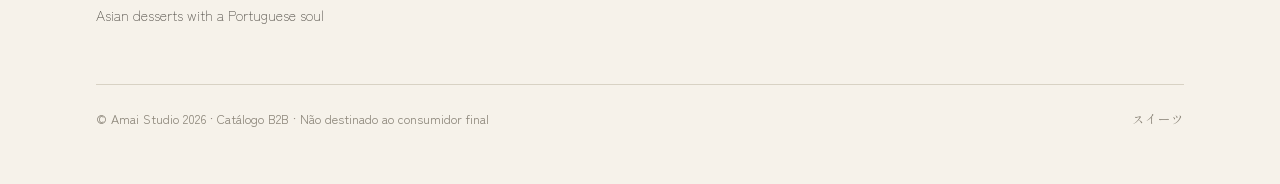
==== commit 436b876b: "Reframe black sesame pudim photo and swap hero to lemon mochi The pudim asset was portrait (1024x153" ====
--- a/index.html
+++ b/index.html
@@ -7,7 +7,7 @@
   <meta name="description" content="Mochi de gelado, cheesecakes e sobremesas de assinatura, feitos à mão em pequenos lotes para restaurantes e cafés em Portugal.">
   <meta property="og:title" content="Amai Studio — Sobremesas asiáticas com alma portuguesa">
   <meta property="og:description" content="Mochi de gelado, cheesecakes e sobremesas de assinatura para restaurantes e cafés.">
-  <meta property="og:image" content="assets/yuzu-panna-cotta-transparent.webp">
+  <meta property="og:image" content="assets/lemon-mint-mochi-transparent.webp">
   <link rel="icon" type="image/svg+xml" href="assets/logo.svg">
   <link rel="preconnect" href="https://fonts.googleapis.com">
   <link rel="preconnect" href="https://fonts.gstatic.com" crossorigin>
@@ -54,7 +54,7 @@
     </div>
     <div class="hero-visual">
       <div class="hero-circle"></div>
-      <img src="assets/yuzu-panna-cotta-transparent.webp" alt="Panna cotta de yuzu" class="hero-img">
+      <img src="assets/lemon-mint-mochi-transparent.webp" alt="Mochi de limão" class="hero-img">
       <div class="hero-jp" lang="ja">ポルトガルの心、アジアの味</div>
     </div>
   </header>
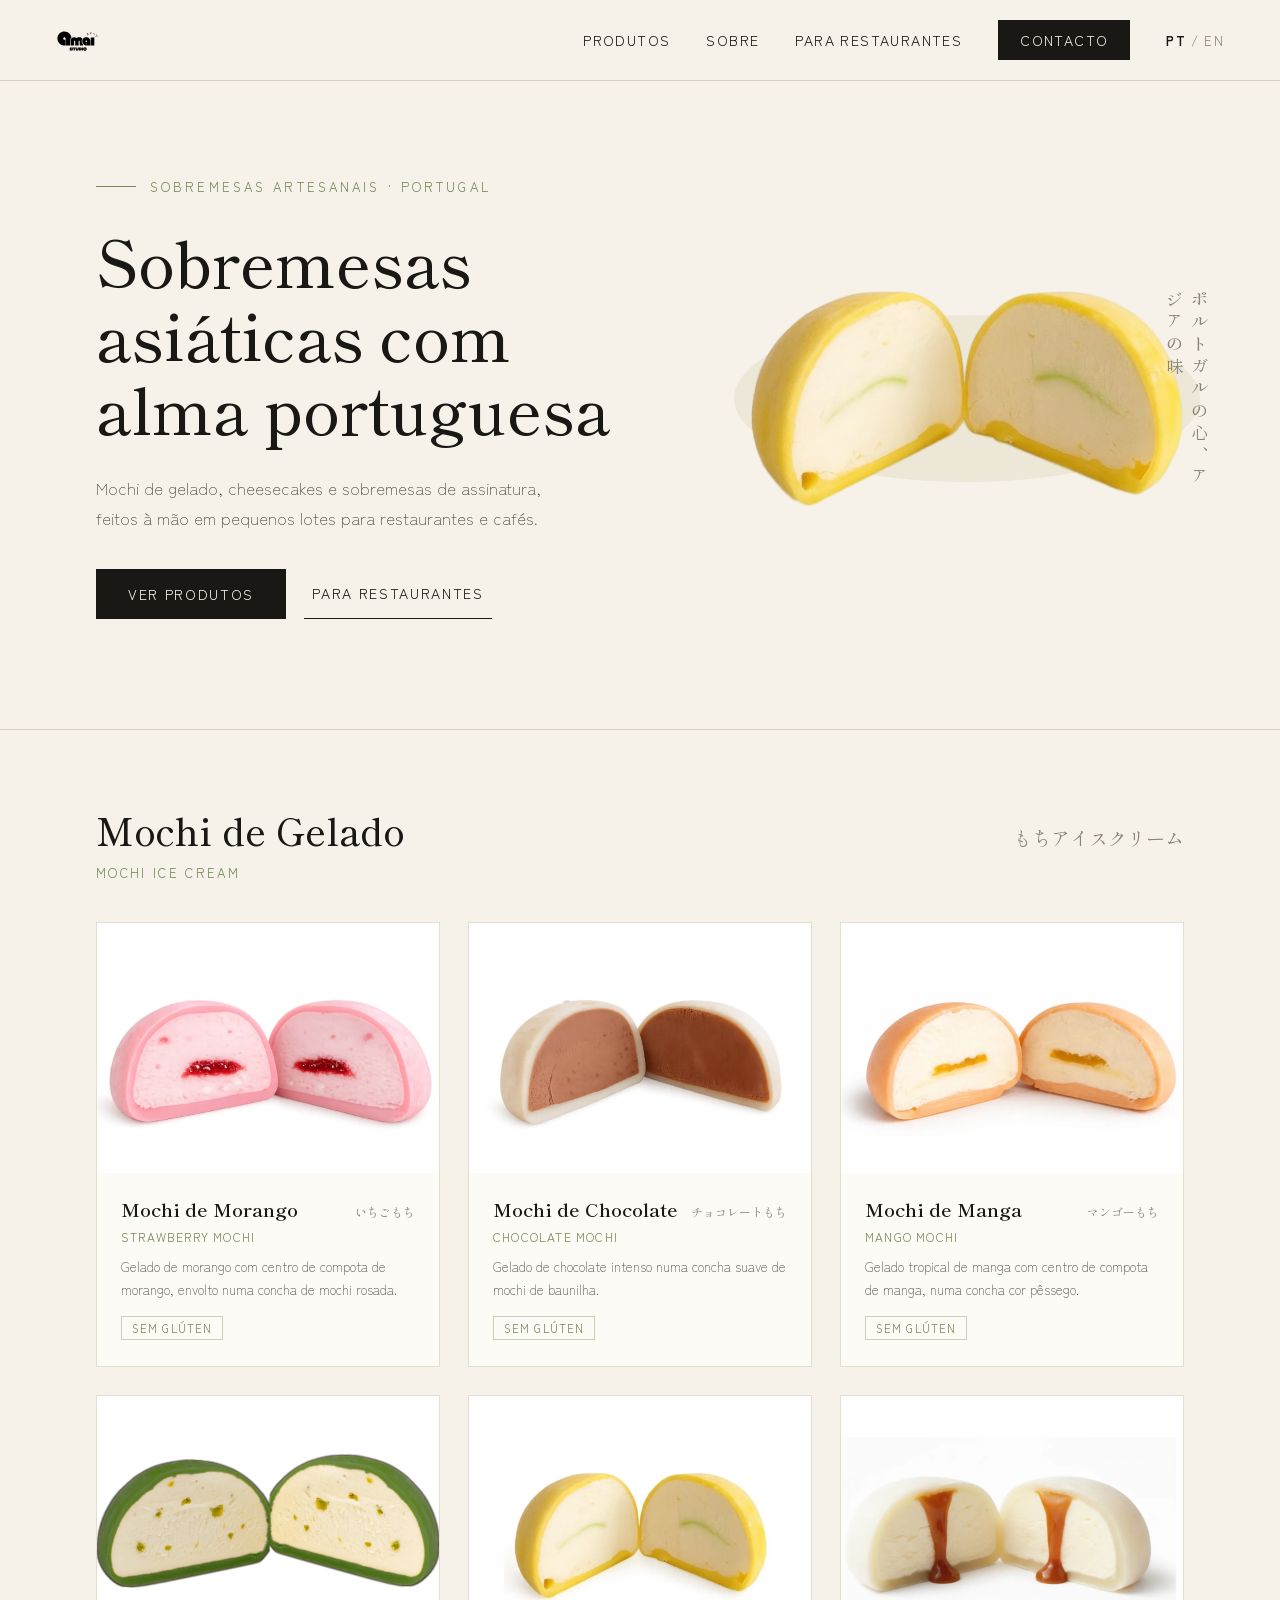
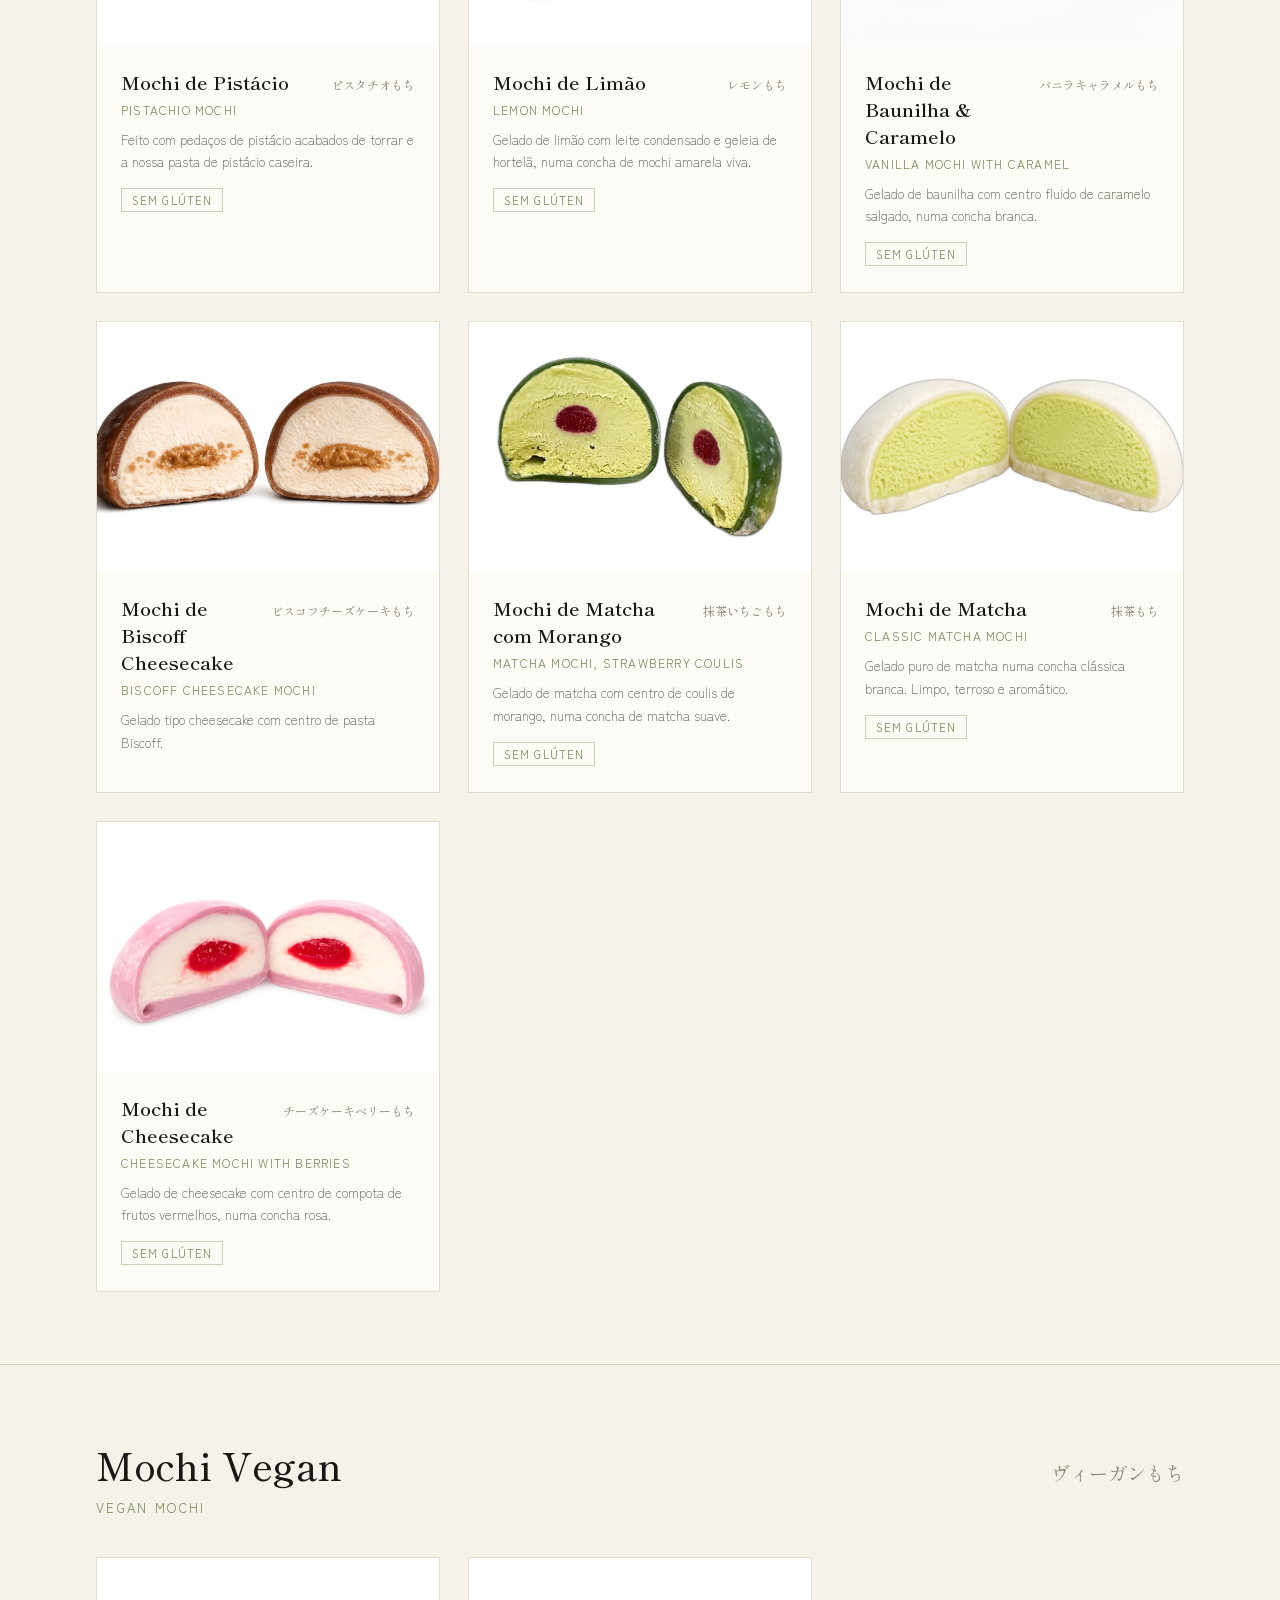
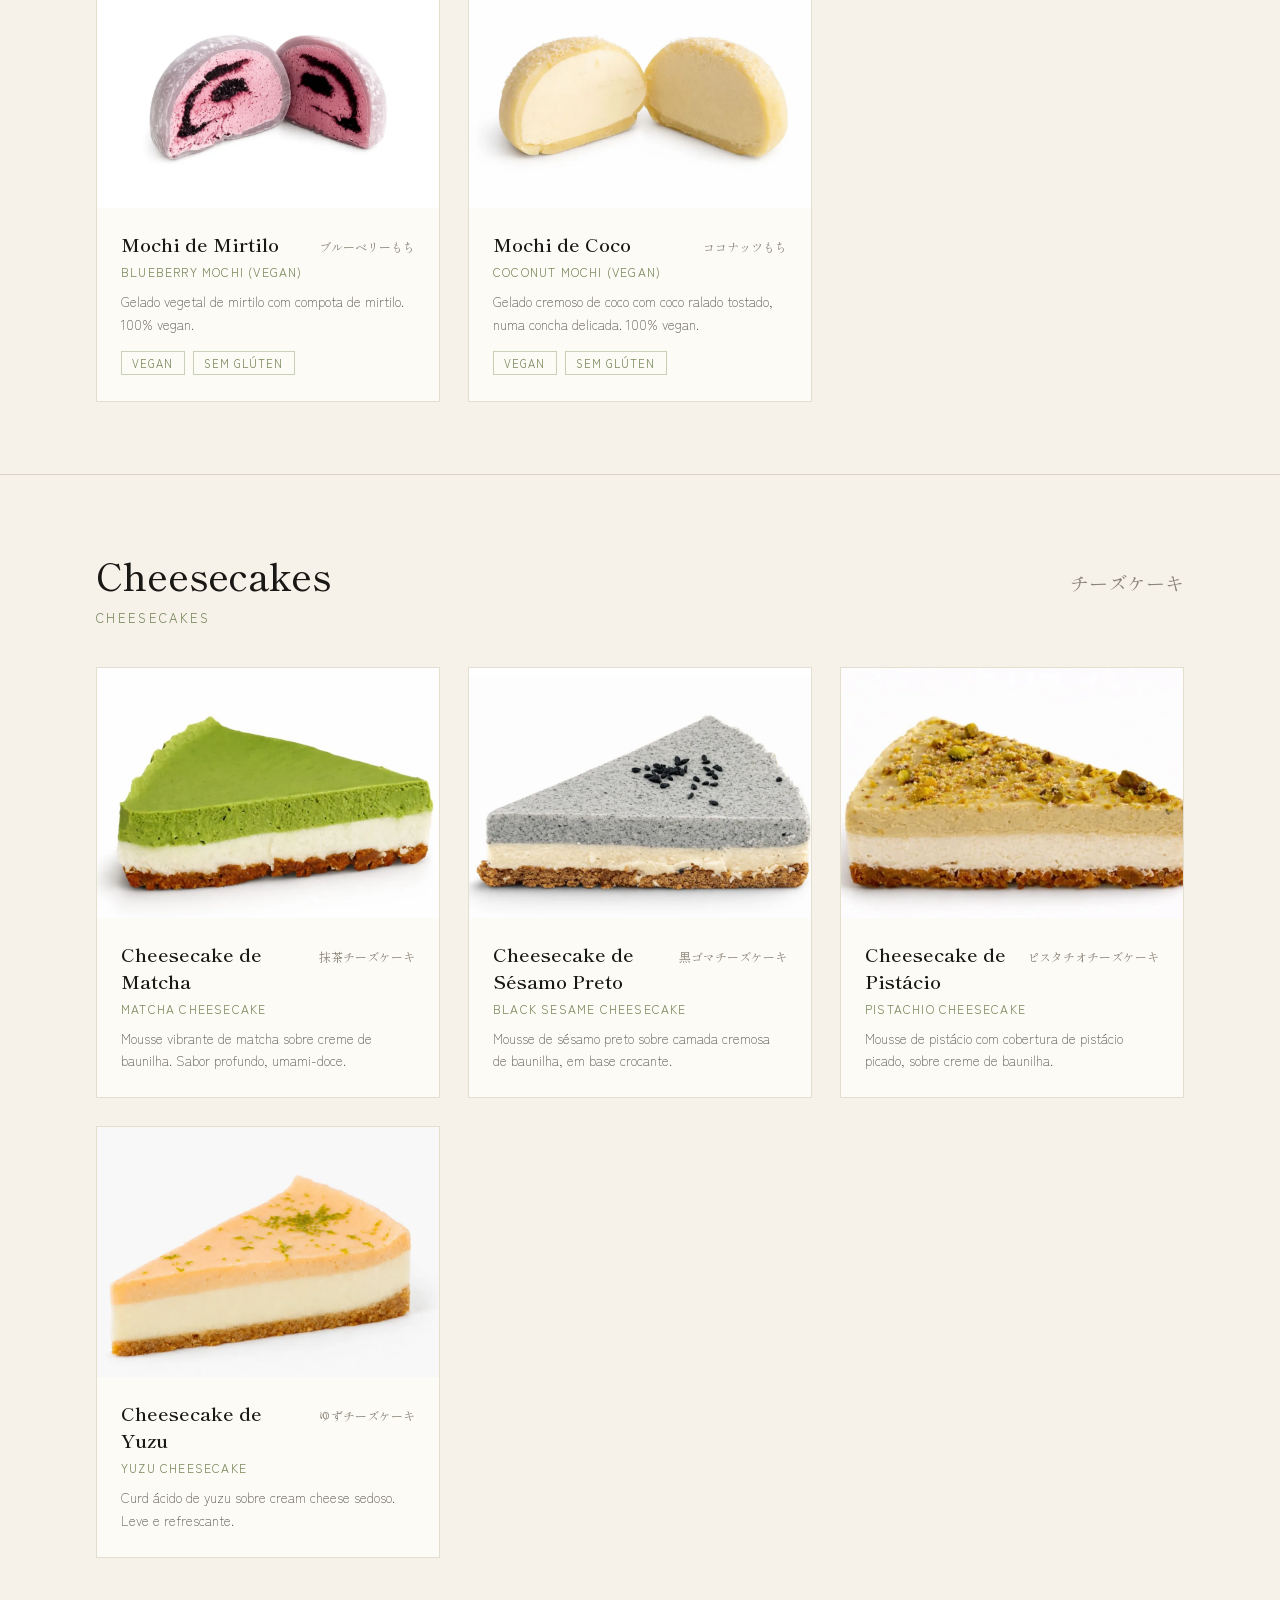
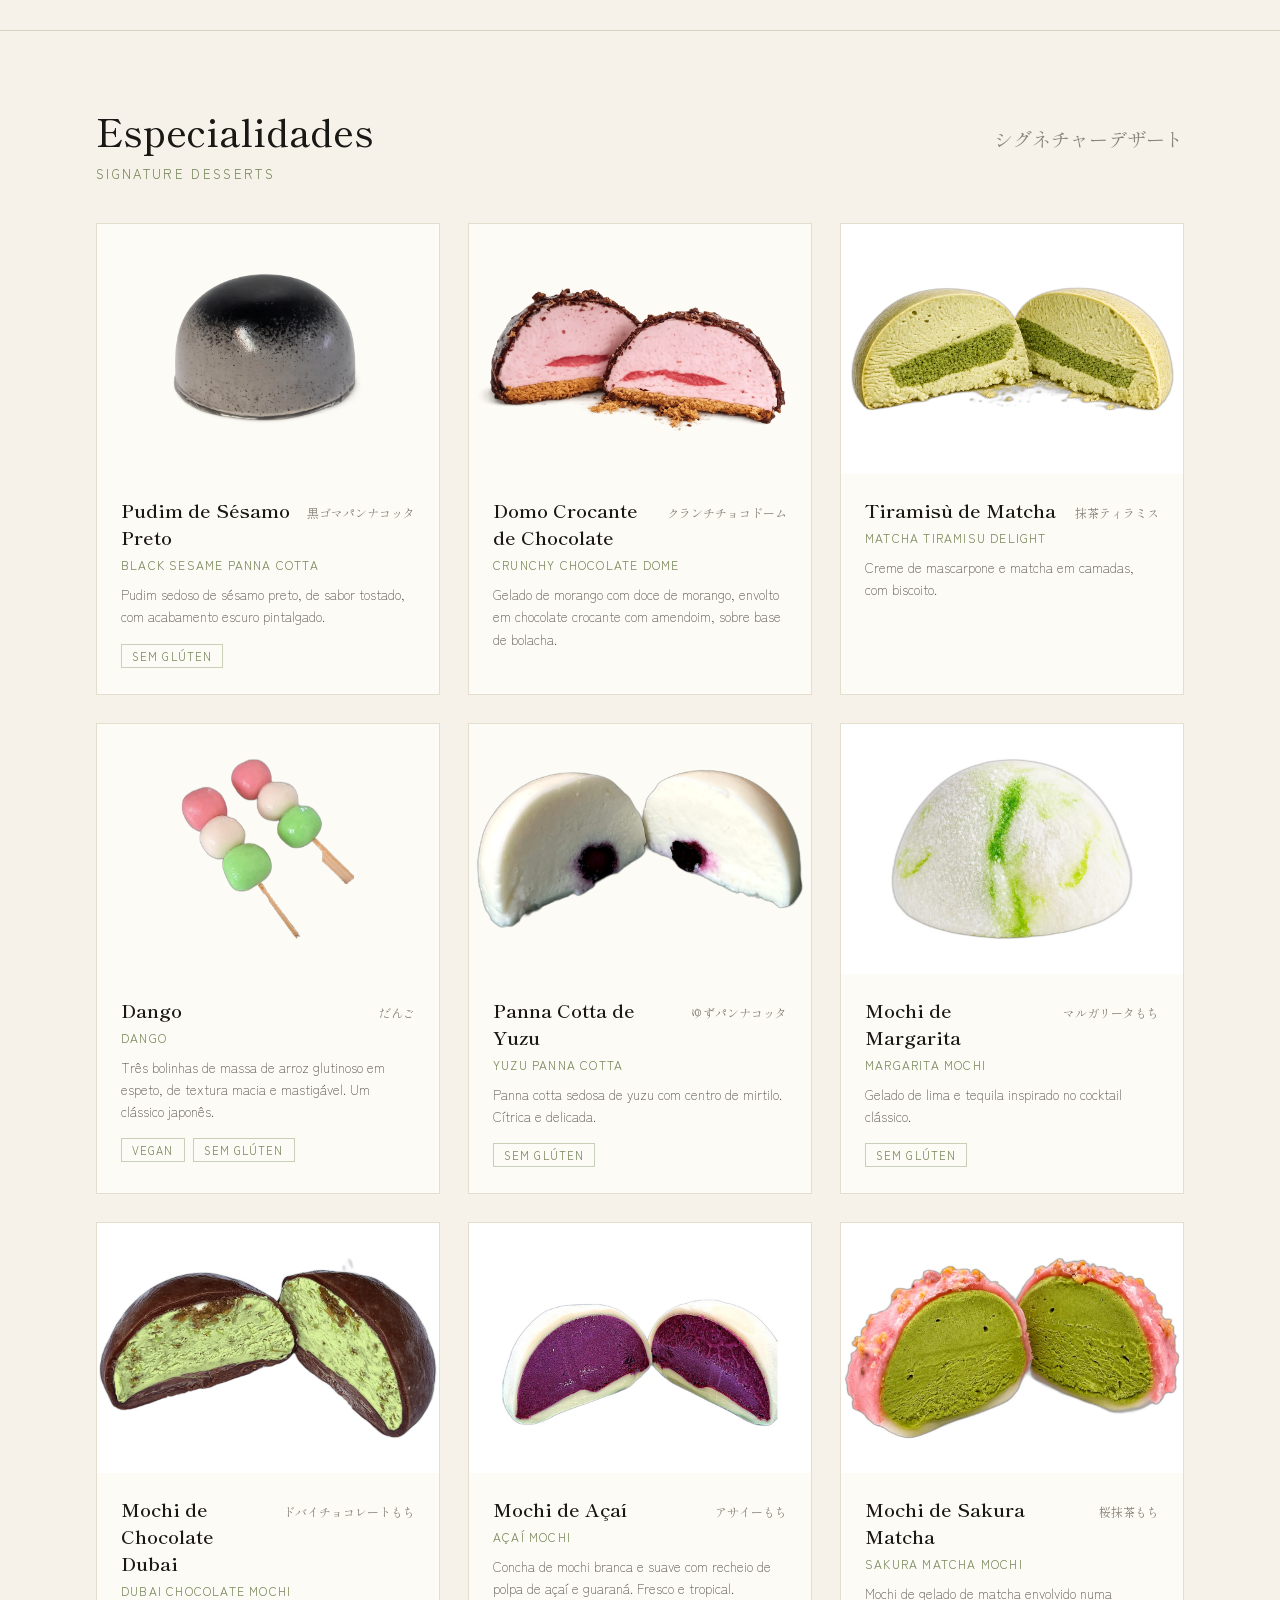
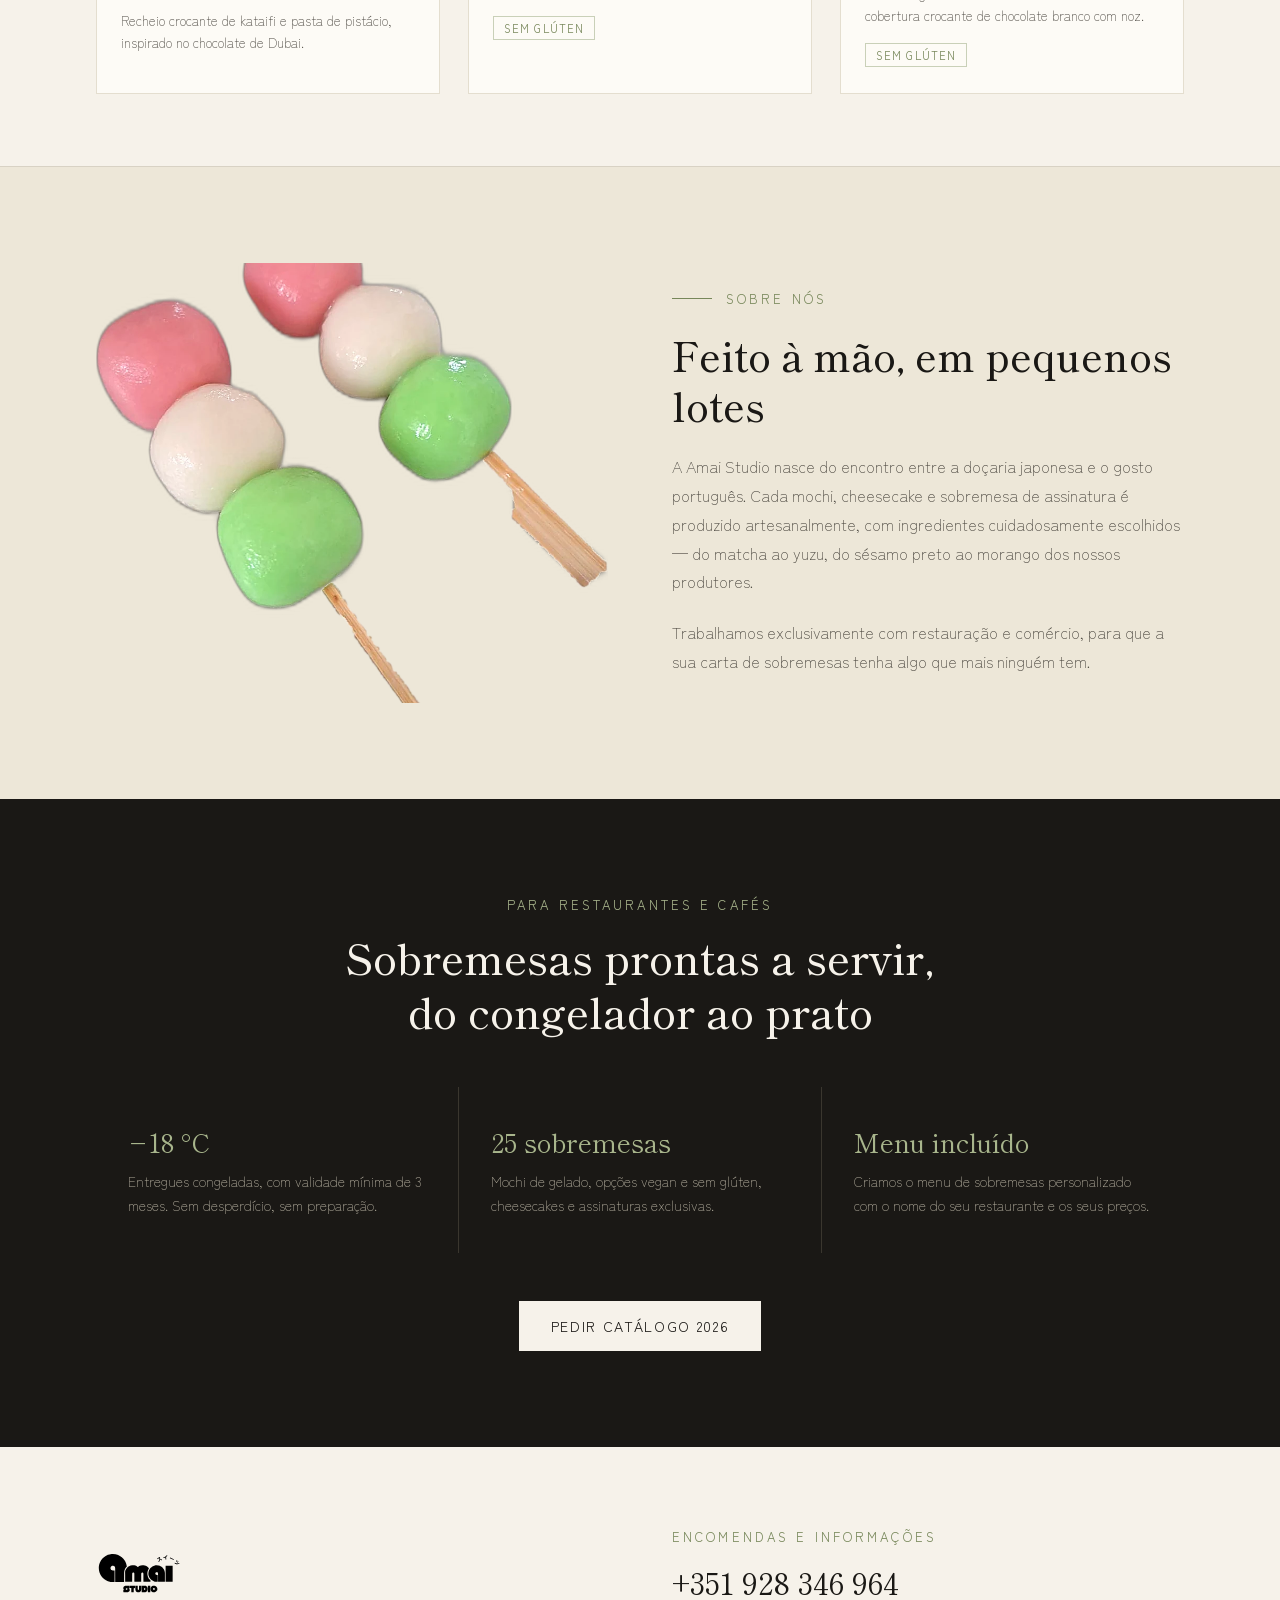
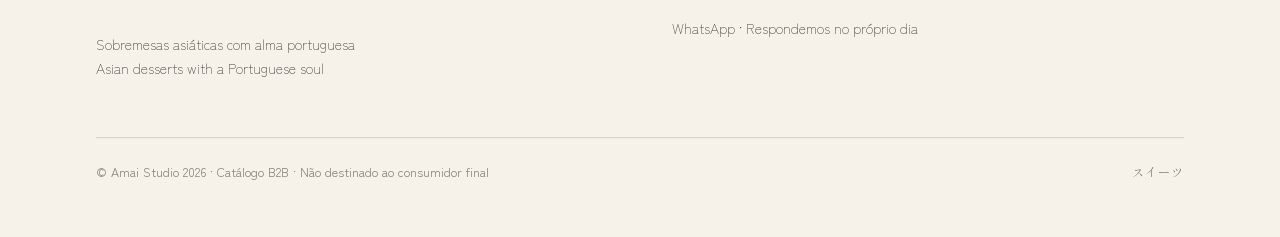
==== commit 489213ef: "Add Sakura Matcha Mochi to the catalogue New product in Especialidades, taken from the ficha técnica" ====
--- a/index.html
+++ b/index.html
@@ -110,7 +110,7 @@
           </div>
         </div>
         <div class="restaurantes-cell">
-          <div class="cell-title"><span class="lang-pt">24 sobremesas</span><span class="lang-en">24 desserts</span></div>
+          <div class="cell-title"><span class="lang-pt">25 sobremesas</span><span class="lang-en">25 desserts</span></div>
           <div class="cell-body">
             <span class="lang-pt">Mochi de gelado, opções vegan e sem glúten, cheesecakes e assinaturas exclusivas.</span>
             <span class="lang-en">Ice cream mochi, vegan and gluten-free options, cheesecakes and exclusive signatures.</span>
